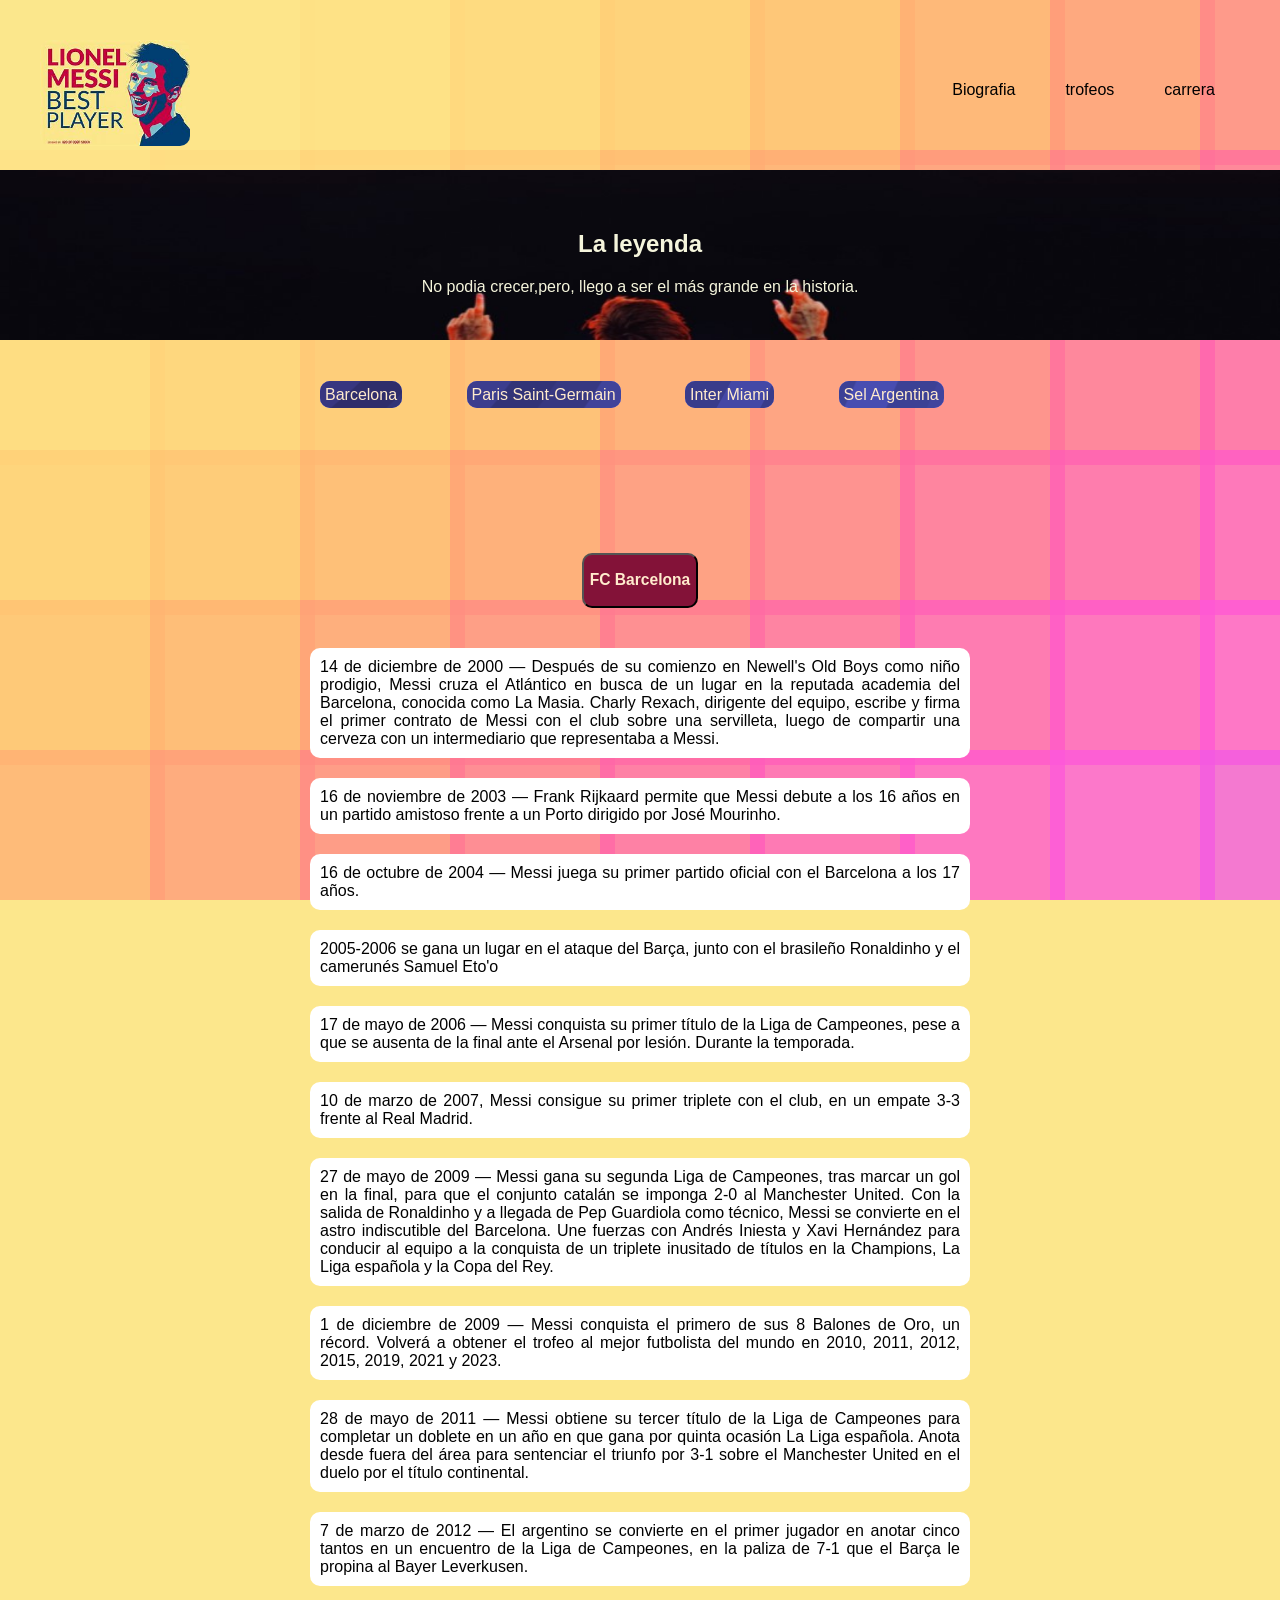
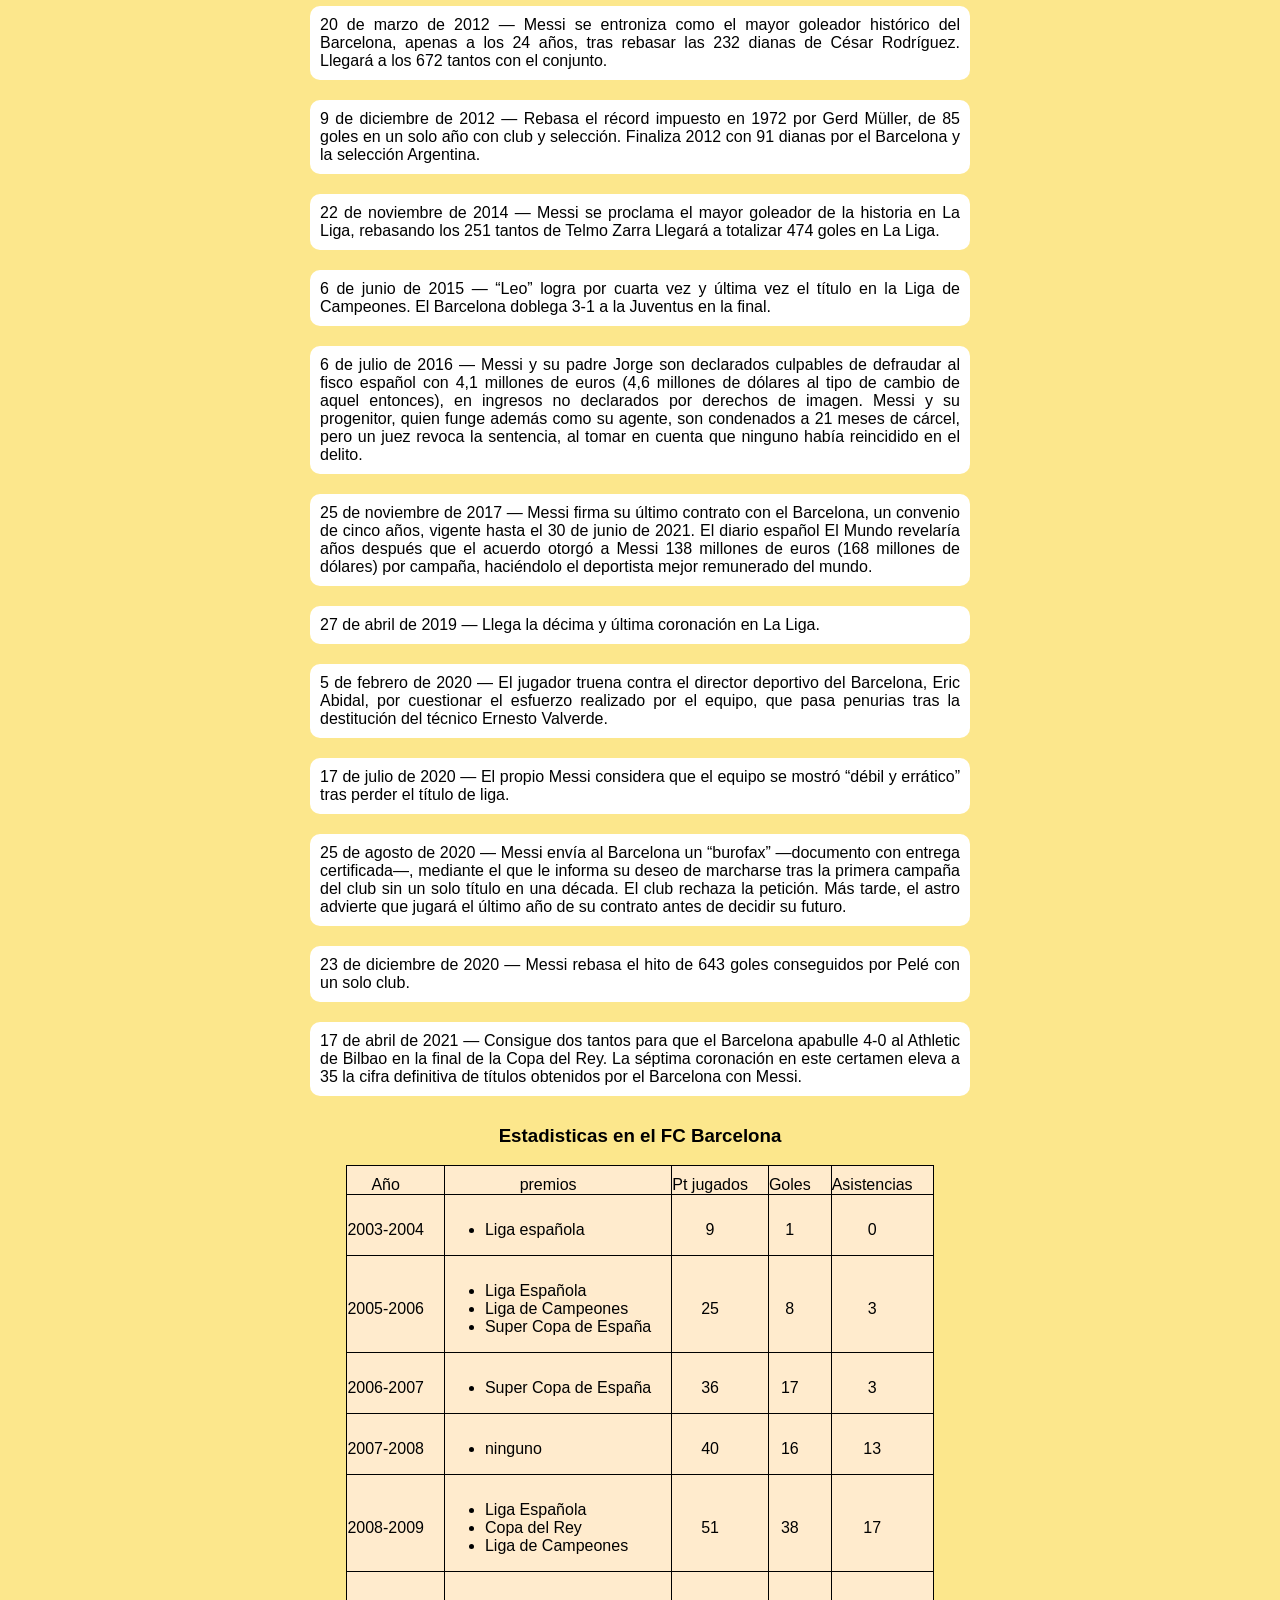
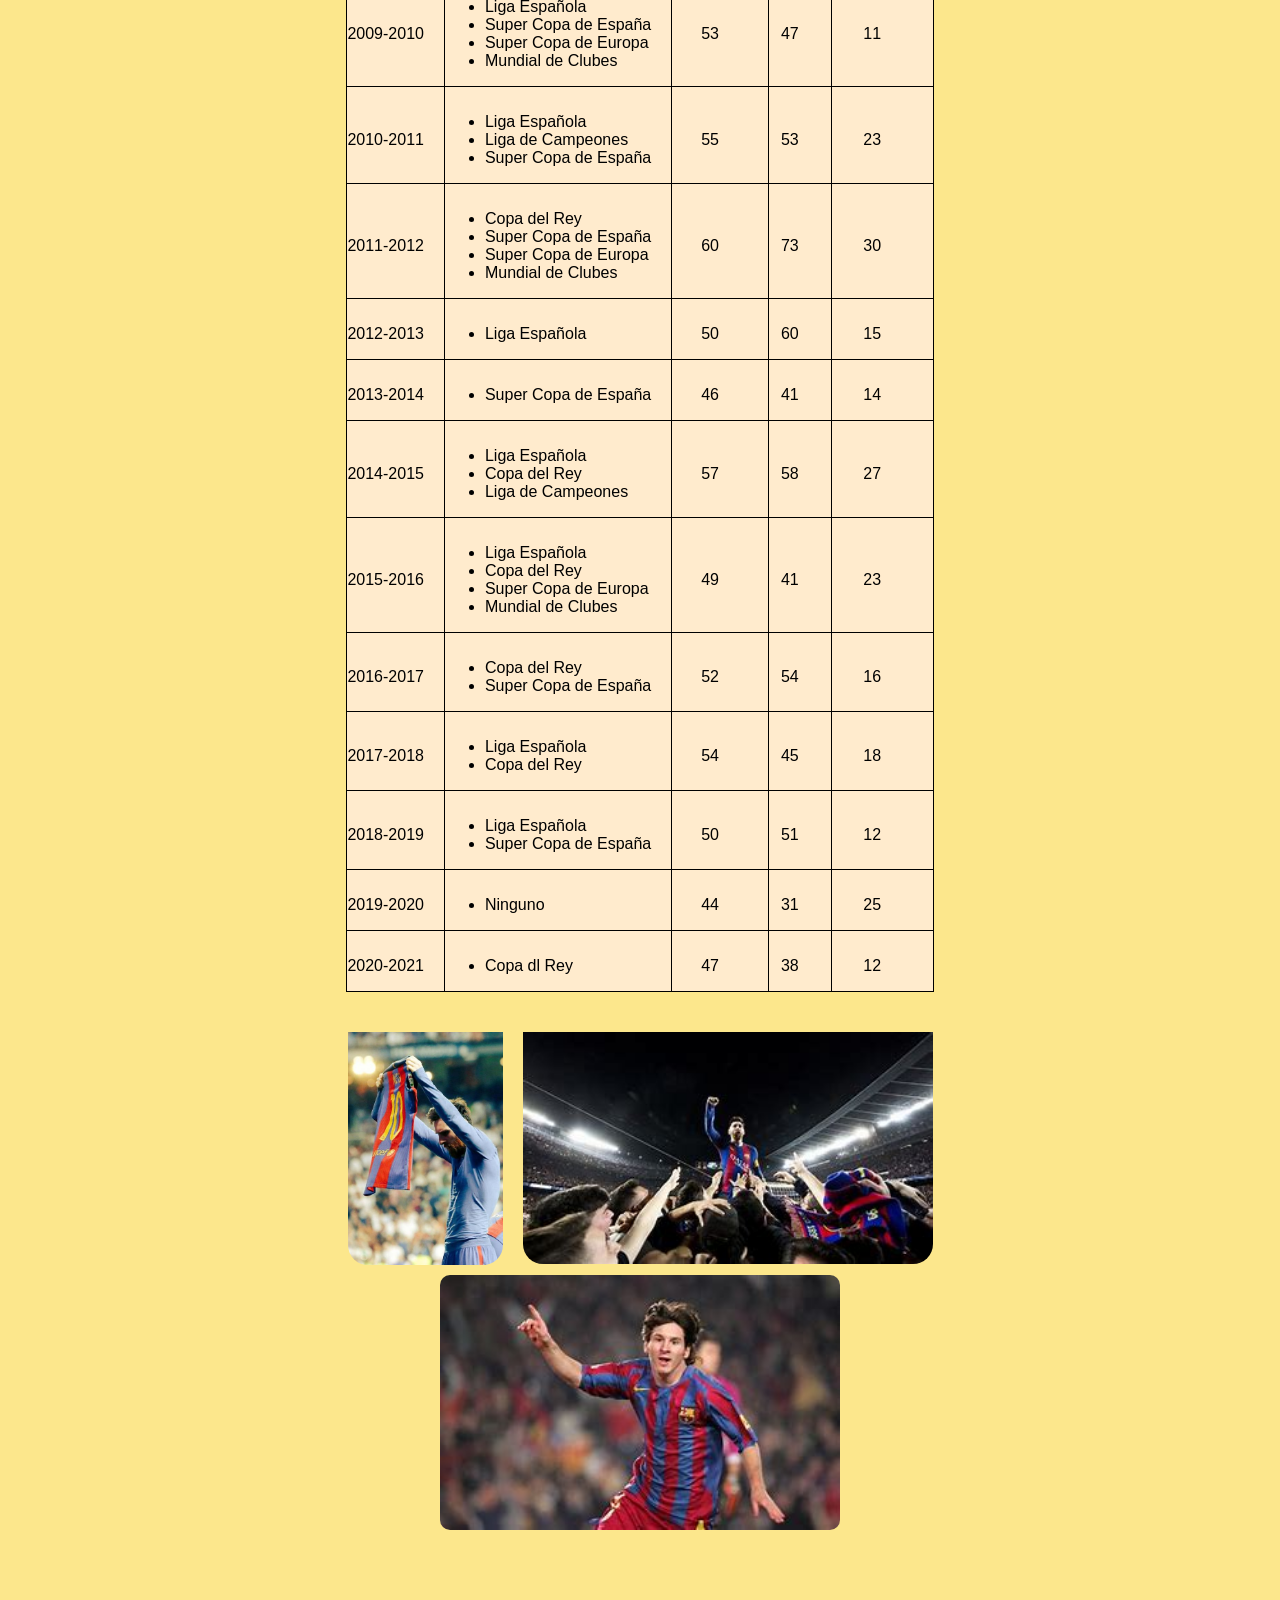
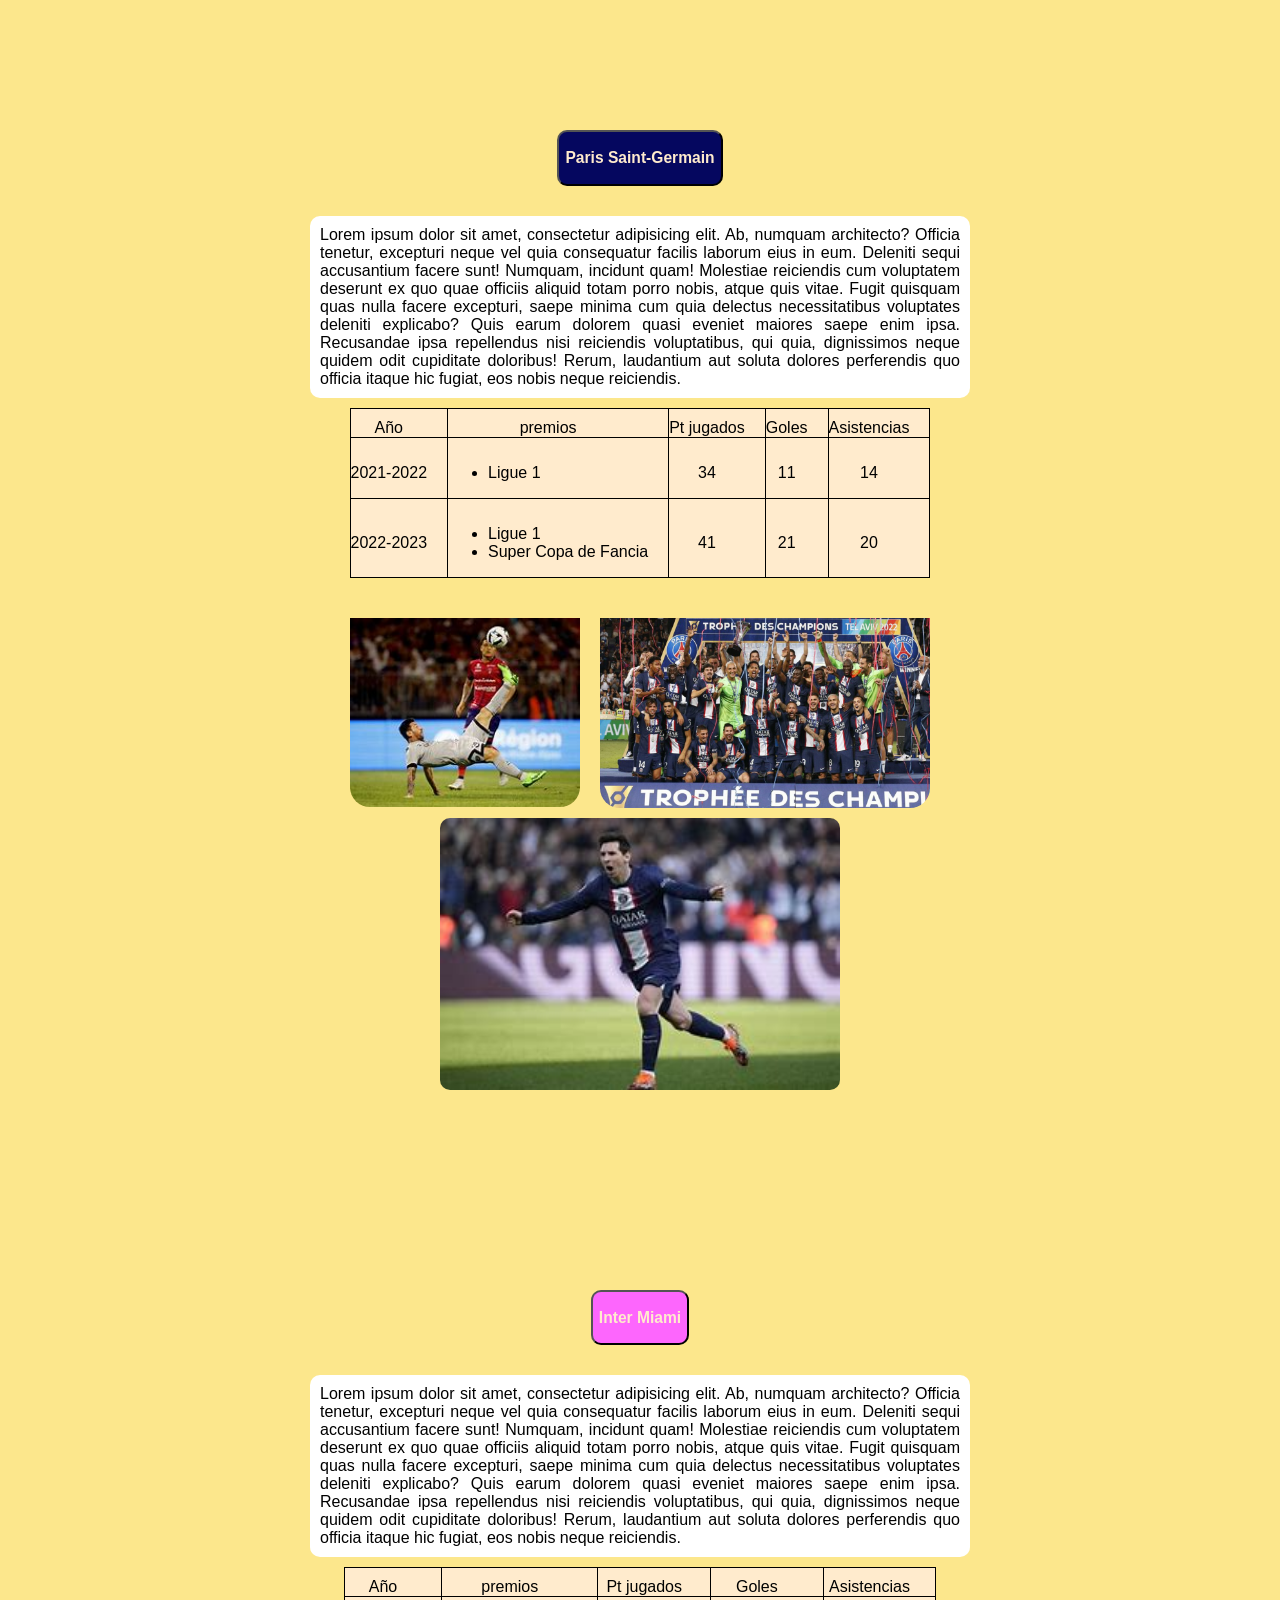
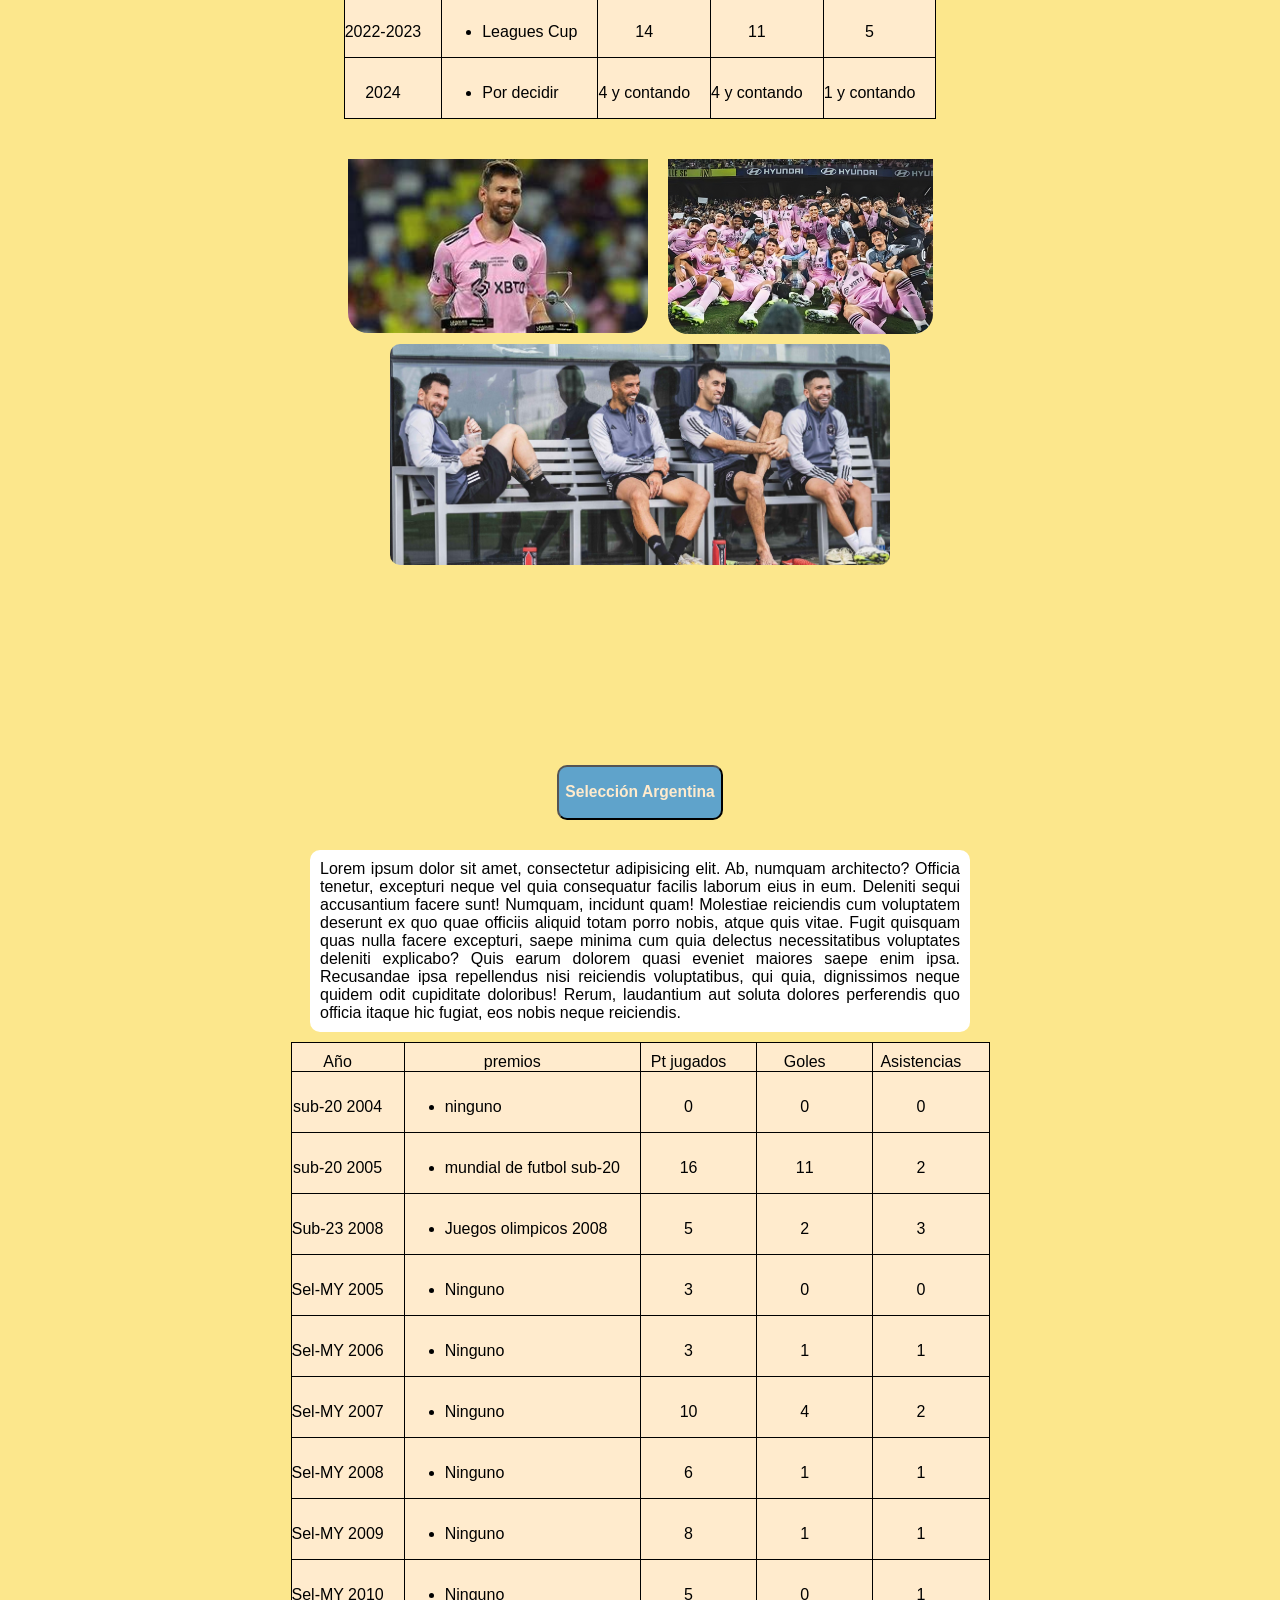
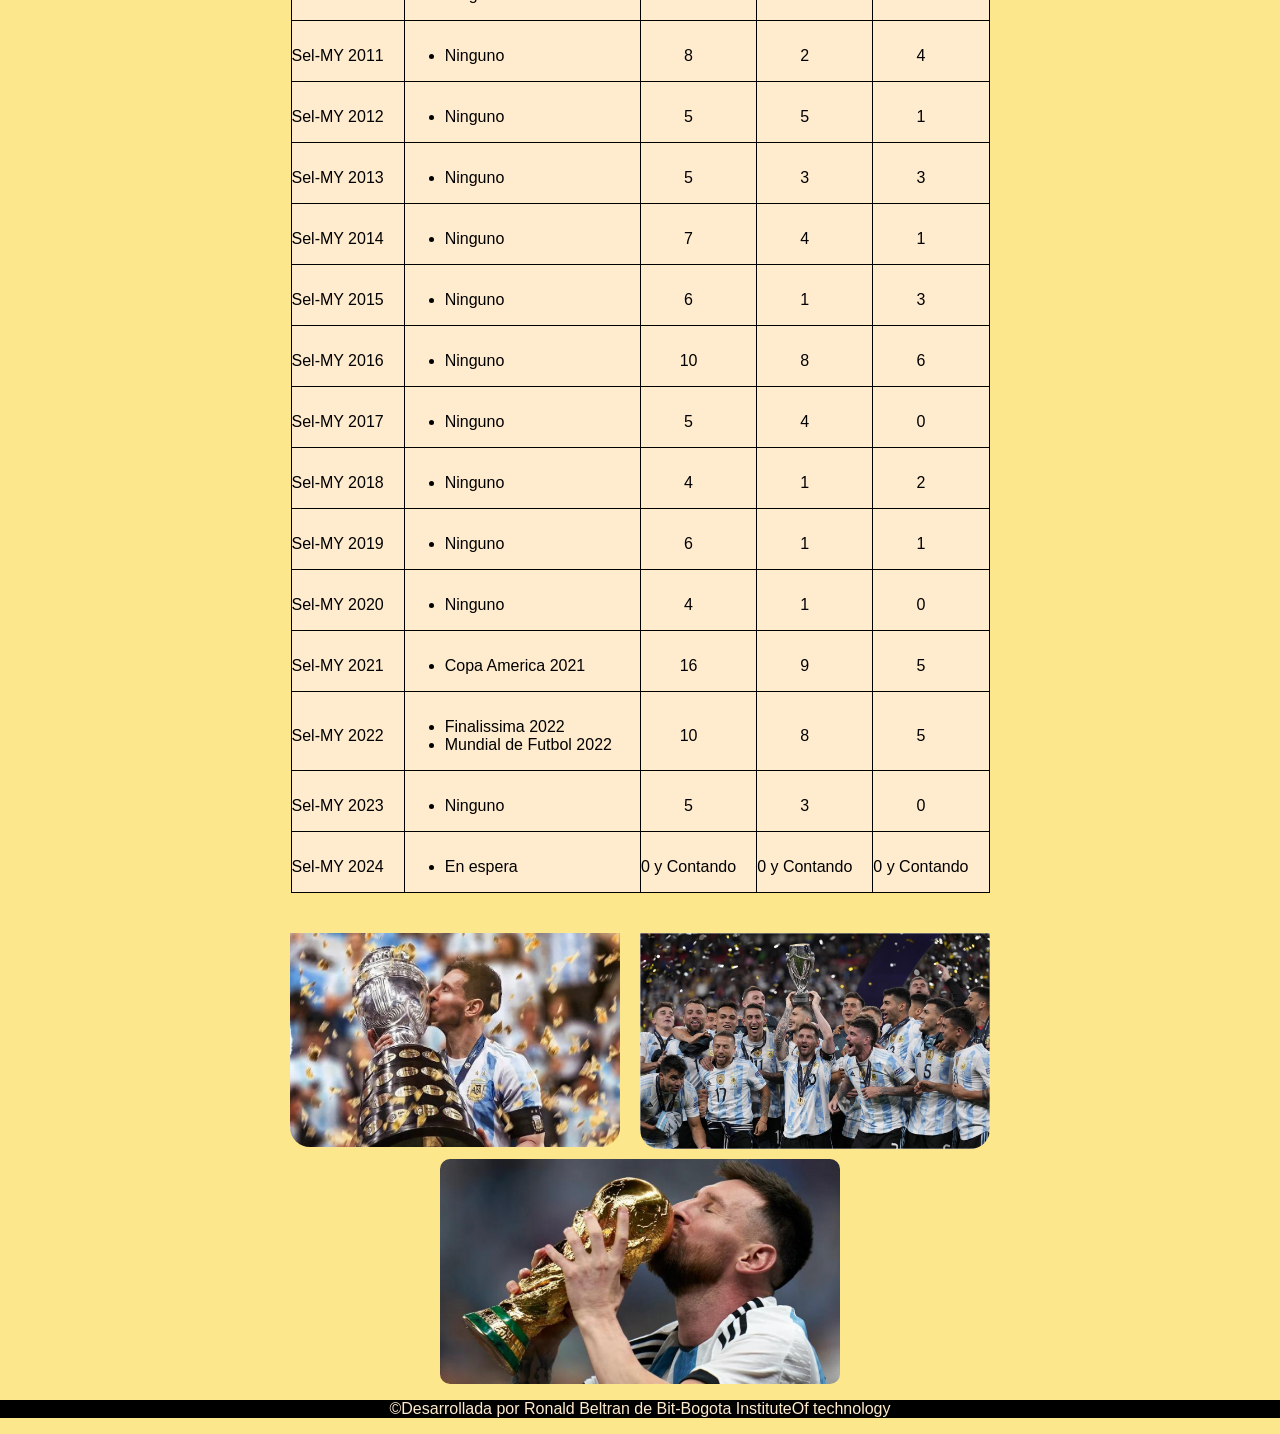
==== index.html @ 455c64ec "le cambie el nombre al archivo HTML" ====
<!DOCTYPE html>
<html lang="es">
  <head>
    <meta charset="UTF-8" />
    <meta name="viewport" content="width=device-width, initial-scale=1.0" />
    <title>Lio Messi</title>
    <link rel="stylesheet" href="/styles.css">
  </head>
  <body>
  <div>
    <body>
      <img src="/IMG/Lio_messi.jpg" alt="" width="150px " />
    </body>
    <ul class="parte_arriba1">
      <li class="parte_arriba">Biografia</li>
      <li class="parte_arriba">trofeos</li>
      <li class="parte_arriba">carrera</li>
    </ul>
  </div>
</div>
  <div class="fondo">
<h2> La leyenda</h2>
<p>No podia crecer,pero, llego a ser el más grande en la historia.
</p>
  </div>
<div id="listado_messi">
    <span>
        <a  href="#listado_messi1-1">  Barcelona</a>
        <a  href="#listado_messi2-2">Paris Saint-Germain</a>
        <a  href="#listado_messi3-3">Inter Miami</a>
        <a  href="#listado_messi4-4">Sel Argentina</a>
</span>
</div>
<main> 
<BUtton id="listado_messi1-1"><h3 >FC Barcelona</h3></BUtton>

<p class="parrafos-biografias">14 de diciembre de 2000 — Después de su comienzo en Newell's Old Boys como niño prodigio, Messi cruza el Atlántico en busca de un lugar en la reputada academia del Barcelona, conocida como La Masia. Charly Rexach, dirigente del equipo, escribe y firma el primer contrato de Messi con el club sobre una servilleta, luego de compartir una cerveza con un intermediario que representaba a Messi.</p>
<p class="parrafos-biografias">16 de noviembre de 2003 — Frank Rijkaard permite que Messi debute a los 16 años en un partido amistoso frente a un Porto dirigido por José Mourinho.</p>
<p class="parrafos-biografias">16 de octubre de 2004 — Messi juega su primer partido oficial con el Barcelona a los 17 años.</p>
<p class="parrafos-biografias">2005-2006 se gana un lugar en el ataque del Barça, junto con el brasileño Ronaldinho y el camerunés Samuel Eto'o</p>
<p class="parrafos-biografias">17 de mayo de 2006 — Messi conquista su primer título de la Liga de Campeones, pese a que se ausenta de la final ante el Arsenal por lesión. Durante la temporada.</p>
<p class="parrafos-biografias">10 de marzo de 2007, Messi consigue su primer triplete con el club, en un empate 3-3 frente al Real Madrid.</p>
<p class="parrafos-biografias">27 de mayo de 2009 — Messi gana su segunda Liga de Campeones, tras marcar un gol en la final, para que el conjunto catalán se imponga 2-0 al Manchester United. Con la salida de Ronaldinho y a llegada de Pep Guardiola como técnico, Messi se convierte en el astro indiscutible del Barcelona. Une fuerzas con Andrés Iniesta y Xavi Hernández para conducir al equipo a la conquista de un triplete inusitado de títulos en la Champions, La Liga española y la Copa del Rey.</p>
<p class="parrafos-biografias">1 de diciembre de 2009 — Messi conquista el primero de sus 8 Balones de Oro, un récord. Volverá a obtener el trofeo al mejor futbolista del mundo en 2010, 2011, 2012, 2015, 2019, 2021 y 2023.</p>
<p class="parrafos-biografias">28 de mayo de 2011 — Messi obtiene su tercer título de la Liga de Campeones para completar un doblete en un año en que gana por quinta ocasión La Liga española. Anota desde fuera del área para sentenciar el triunfo por 3-1 sobre el Manchester United en el duelo por el título continental.</p>
<p class="parrafos-biografias">7 de marzo de 2012 — El argentino se convierte en el primer jugador en anotar cinco tantos en un encuentro de la Liga de Campeones, en la paliza de 7-1 que el Barça le propina al Bayer Leverkusen.</p>
<p class="parrafos-biografias">20 de marzo de 2012 — Messi se entroniza como el mayor goleador histórico del Barcelona, apenas a los 24 años, tras rebasar las 232 dianas de César Rodríguez. Llegará a los 672 tantos con el conjunto.</p>
<p class="parrafos-biografias">9 de diciembre de 2012 — Rebasa el récord impuesto en 1972 por Gerd Müller, de 85 goles en un solo año con club y selección. Finaliza 2012 con 91 dianas por el Barcelona y la selección Argentina.</p>
<p class="parrafos-biografias">22 de noviembre de 2014 — Messi se proclama el mayor goleador de la historia en La Liga, rebasando los 251 tantos de Telmo Zarra Llegará a totalizar 474 goles en La Liga.</p>
<p class="parrafos-biografias">6 de junio de 2015 — “Leo” logra por cuarta vez y última vez el título en la Liga de Campeones. El Barcelona doblega 3-1 a la Juventus en la final.</p>
<p class="parrafos-biografias">6 de julio de 2016 — Messi y su padre Jorge son declarados culpables de defraudar al fisco español con 4,1 millones de euros (4,6 millones de dólares al tipo de cambio de aquel entonces), en ingresos no declarados por derechos de imagen. Messi y su progenitor, quien funge además como su agente, son condenados a 21 meses de cárcel, pero un juez revoca la sentencia, al tomar en cuenta que ninguno había reincidido en el delito.</p>
<p class="parrafos-biografias">25 de noviembre de 2017 — Messi firma su último contrato con el Barcelona, un convenio de cinco años, vigente hasta el 30 de junio de 2021. El diario español El Mundo revelaría años después que el acuerdo otorgó a Messi 138 millones de euros (168 millones de dólares) por campaña, haciéndolo el deportista mejor remunerado del mundo.</p>
<p class="parrafos-biografias">27 de abril de 2019 — Llega la décima y última coronación en La Liga.</p>
<p class="parrafos-biografias">5 de febrero de 2020 — El jugador truena contra el director deportivo del Barcelona, Eric Abidal, por cuestionar el esfuerzo realizado por el equipo, que pasa penurias tras la destitución del técnico Ernesto Valverde.</p>
<p class="parrafos-biografias">17 de julio de 2020 — El propio Messi considera que el equipo se mostró “débil y errático” tras perder el título de liga.</p>
<p class="parrafos-biografias">25 de agosto de 2020 — Messi envía al Barcelona un “burofax” —documento con entrega certificada—, mediante el que le informa su deseo de marcharse tras la primera campaña del club sin un solo título en una década. El club rechaza la petición. Más tarde, el astro advierte que jugará el último año de su contrato antes de decidir su futuro.</p>
<p class="parrafos-biografias">23 de diciembre de 2020 — Messi rebasa el hito de 643 goles conseguidos por Pelé con un solo club.</p>
<p class="parrafos-biografias">17 de abril de 2021 — Consigue dos tantos para que el Barcelona apabulle 4-0 al Athletic de Bilbao en la final de la Copa del Rey. La séptima coronación en este certamen eleva a 35 la cifra definitiva de títulos obtenidos por el Barcelona con Messi.</p>
<h3>Estadisticas en el FC Barcelona</h3>
<table>
    
    <thead>
        <td>Año</td>
        <td>premios</td>
        <td>Pt jugados</td>
        <td>Goles</td>
        <td>Asistencias</td>

    </thead>

    <tr>
        <td>2003-2004</td>
        <td>
            <ul>
                <li>Liga española </li>
             
            </ul>
        </td>
        <td> 9 </td>
        <td> 1 </td>
        <td> 0 </td>

    </tr>

    <tr>
        <td>2005-2006</td>
        <td>
            <ul>
                <li>Liga Española </li>
                <li>Liga de Campeones</li>
                <li>Super Copa de España</li>
            </ul>
        </td>
        <td>25</td>
        <td> 8 </td>
        <td> 3 </td>
    </tr>

    <tr>
        <td>2006-2007</td>
        <td>
            <ul>
                <li>Super Copa de España</li>
            </ul>
        </td>
        <td> 36 </td>
        <td> 17 </td>
        <td> 3 </td>
    </tr>

    <tr>
        <td>2007-2008</td>
        <td>
            <ul>
                <li> ninguno </li>
            </ul>
        </td>
        <td> 40 </td>
        <td> 16 </td>
        <td> 13 </td>
    </tr>

    <tr>
        <td>2008-2009</td>
        <td>
            <ul>
                <li>Liga Española </li>
                <li>Copa del Rey </li>
                <li>Liga de Campeones</li>
            </ul>
        </td>
        <td>51</td>
        <td> 38 </td>
        <td> 17 </td>
    </tr>

    <tr>
        <td>2009-2010</td>
        <td>
            <ul>
                <li>Liga Española </li>
                <li>Super Copa de España </li>
                <li>Super Copa de Europa</li>
                <li>Mundial de Clubes</li>
            </ul>
        </td>
        <td>53  </td>
        <td> 47 </td>
        <td> 11 </td>
    </tr>

    <tr>
        <td>2010-2011</td>
        <td>
            <ul>
                <li>Liga Española </li>
                <li>Liga de Campeones </li>
                <li>Super Copa de España</li>
            </ul>
        </td>
        <td>55  </td>
        <td>53  </td>
        <td>23  </td>
    </tr>

    <tr>
        <td>2011-2012</td>
        <td>
            <ul>
                <li>Copa del Rey </li>
                <li> Super Copa de España</li>
                <li>Super Copa de Europa</li>
                <li>Mundial de Clubes</li>
            </ul>
        </td>
        <td> 60 </td>
        <td> 73 </td>
        <td> 30 </td>
    </tr>

    <tr>
        <td>2012-2013</td>
        <td>
            <ul>
                <li>Liga Española </li>
            </ul>
        </td>
        <td> 50 </td>
        <td> 60 </td>
        <td> 15 </td>
    </tr>

    <tr>
        <td>2013-2014</td>
        <td>
            <ul>
                <li>Super Copa de España </li>
            </ul>
        </td>
        <td> 46 </td>
        <td> 41 </td>
        <td> 14 </td>
    </tr>

    <tr>
        <td>2014-2015</td>
        <td>
            <ul>
                <li>Liga Española</li>
                <li>Copa del Rey </li>
                <li>Liga de Campeones</li>
            </ul>
        </td>
        <td> 57 </td>
        <td> 58 </td>
        <td> 27 </td>
    </tr>

    <tr>
        <td>2015-2016</td>
        <td>
            <ul>
                <li>Liga Española </li>
                <li> Copa del Rey </li>
                <li>Super Copa de Europa </li>
                <li>Mundial de Clubes</li>
            </ul>
        </td>
        <td> 49 </td>
        <td> 41 </td>
        <td> 23 </td>
    </tr>

    <tr>
        <td>2016-2017</td>
        <td>
            <ul>
                <li>Copa del Rey </li>
                <li>Super Copa de España </li>
            </ul>
        </td>
        <td> 52 </td>
        <td> 54 </td>
        <td> 16 </td>
    </tr>

    <tr>
        <td>2017-2018</td>
        <td>
            <ul>
                <li>Liga Española  </li>
                <li>Copa del Rey  </li>
            </ul>
        </td>
        <td>54  </td>
        <td> 45 </td>
        <td> 18 </td>
    </tr>

    <tr>
        <td>2018-2019</td>
        <td>
            <ul>
                <li>Liga Española  </li>
                <li> Super Copa de España  </li>
            </ul>
        </td>
        <td> 50 </td>
        <td> 51 </td>
        <td> 12 </td>
    </tr>

    <tr>
        <td>2019-2020</td>
        <td>
            <ul>
                <li>Ninguno </li>
            </ul>
        </td>
        <td> 44 </td>
        <td> 31 </td>
        <td> 25 </td>
    </tr>

    <tr>
        <td>2020-2021</td>
        <td>
            <ul>
                <li>Copa dl Rey </li>
                
            </ul>
        </td>
        <td> 47 </td>
        <td> 38 </td>
        <td> 12 </td>
    </tr>


    
</table>
<span>
 <img src="/IMG/messiico.jpg" alt="" width="155px" class="thegoat1" >
 <img src="/IMG/messiico2.jpg" alt="" width="410px" class="thegoat1">
</span>
<img src="/IMG/messiico3.jpg" alt="" width="400px">

<BUtton id="listado_messi2-2"><h3 id="psgg">Paris Saint-Germain</h3></BUtton>
<p class="parrafos-biografias">Lorem ipsum dolor sit amet, consectetur adipisicing elit. Ab, numquam architecto? Officia tenetur, excepturi neque vel quia consequatur facilis laborum eius in eum. Deleniti sequi accusantium facere sunt! Numquam, incidunt quam! Molestiae reiciendis cum voluptatem deserunt ex quo quae officiis aliquid totam porro nobis, atque quis vitae. Fugit quisquam quas nulla facere excepturi, saepe minima cum quia delectus necessitatibus voluptates deleniti explicabo? Quis earum dolorem quasi eveniet maiores saepe enim ipsa. Recusandae ipsa repellendus nisi reiciendis voluptatibus, qui quia, dignissimos neque quidem odit cupiditate doloribus! Rerum, laudantium aut soluta dolores perferendis quo officia itaque hic fugiat, eos nobis neque reiciendis.</p>
<table>
    
    <thead>
        <td>Año</td>
        <td>premios</td>
        <td>Pt jugados</td>
        <td>Goles</td>
        <td>Asistencias</td>

    </thead>

    <tr>
        <td>2021-2022</td>
        <td>
            <ul>
                <li>Ligue 1 </li>
             
            </ul>
        </td>
        <td> 34 </td>
        <td> 11 </td>
        <td> 14 </td>

    </tr>

    <tr>
        <td>2022-2023</td>
        <td>
            <ul>
                <li>Ligue 1 </li>
                <li>Super Copa de Fancia</li>
                
            </ul>
        </td>
        <td>41</td>
        <td> 21 </td>
        <td> 20 </td>
    </tr>
</table>
<span>
<img src="/IMG/messiicopsg.jpg" alt="" width="230px" class="thegoat1">
<img src="/IMG/Messiicopsg2.jpg" alt="" width="330px" class="thegoat1">
</span>
<img src="/IMG/messiicopsg3.jpg" alt="" width="400px">

 <button id="listado_messi3-3"><h3 id="intmm">Inter Miami</h3></button>
 <p class="parrafos-biografias">Lorem ipsum dolor sit amet, consectetur adipisicing elit. Ab, numquam architecto? Officia tenetur, excepturi neque vel quia consequatur facilis laborum eius in eum. Deleniti sequi accusantium facere sunt! Numquam, incidunt quam! Molestiae reiciendis cum voluptatem deserunt ex quo quae officiis aliquid totam porro nobis, atque quis vitae. Fugit quisquam quas nulla facere excepturi, saepe minima cum quia delectus necessitatibus voluptates deleniti explicabo? Quis earum dolorem quasi eveniet maiores saepe enim ipsa. Recusandae ipsa repellendus nisi reiciendis voluptatibus, qui quia, dignissimos neque quidem odit cupiditate doloribus! Rerum, laudantium aut soluta dolores perferendis quo officia itaque hic fugiat, eos nobis neque reiciendis.</p>
<table>
    
    <thead>
        <td>Año</td>
        <td>premios</td>
        <td>Pt jugados</td>
        <td>Goles</td>
        <td>Asistencias</td>

    </thead>

    <tr>
        <td>2022-2023</td>
        <td>
            <ul>
                <li>Leagues Cup </li>
             
            </ul>
        </td>
        <td> 14 </td>
        <td> 11 </td>
        <td> 5 </td>

    </tr>

    <tr>
        <td>2024</td>
        <td>
            <ul>
                <li> Por decidir</li>
                
                
            </ul>
        </td>
        <td>4 y contando</td>
        <td> 4 y contando </td>
        <td> 1 y contando </td>
    </tr>
</table>
<span>
    <img src="/IMG/messiicointm.jpg" alt="" class="thegoat1" width="300px">
    <img src="/IMG/messiicointm2.jpg.jpeg" alt="" width="265px " class="thegoat1">
</span>
<img src="/IMG/messiicointm3.jpg" alt="" width="500px">

<button id="listado_messi4-4"><h3>Selección Argentina</h3></button>
<p class="parrafos-biografias">Lorem ipsum dolor sit amet, consectetur adipisicing elit. Ab, numquam architecto? Officia tenetur, excepturi neque vel quia consequatur facilis laborum eius in eum. Deleniti sequi accusantium facere sunt! Numquam, incidunt quam! Molestiae reiciendis cum voluptatem deserunt ex quo quae officiis aliquid totam porro nobis, atque quis vitae. Fugit quisquam quas nulla facere excepturi, saepe minima cum quia delectus necessitatibus voluptates deleniti explicabo? Quis earum dolorem quasi eveniet maiores saepe enim ipsa. Recusandae ipsa repellendus nisi reiciendis voluptatibus, qui quia, dignissimos neque quidem odit cupiditate doloribus! Rerum, laudantium aut soluta dolores perferendis quo officia itaque hic fugiat, eos nobis neque reiciendis.</p>
<table>
    
    <thead>
        <td>Año</td>
        <td>premios</td>
        <td>Pt jugados</td>
        <td>Goles</td>
        <td>Asistencias</td>

    </thead>

    <tr>
        <td>sub-20 2004</td>
        <td>
            <ul>
                <li>ninguno </li>
             
            </ul>
        </td>
        <td> 0 </td>
        <td> 0 </td>
        <td> 0 </td>

    </tr>

    <tr>
        <td>sub-20 2005</td>
        <td>
            <ul>
                <li> mundial de futbol sub-20 </li>
                
                
            </ul>
        </td>
        <td>16</td>
        <td>11 </td>
        <td> 2 </td>
    </tr>

    <tr>
        <td>Sub-23 2008</td>
        <td>
            <ul>
                <li>Juegos olimpicos 2008 </li>
                
                
            </ul>
        </td>
        <td>5</td>
        <td>2 </td>
        <td>3  </td>
    </tr>

    <tr>
        <td>Sel-MY 2005</td>
        <td>
            <ul>
                <li>Ninguno </li>
                
                
            </ul>
        </td>
        <td>3</td>
        <td> 0</td>
        <td>  0</td>
    </tr>

    <tr>
        <td>Sel-MY 2006</td>
        <td>
            <ul>
                <li>Ninguno </li>
                
                
            </ul>
        </td>
        <td>3</td>
        <td>1 </td>
        <td>1  </td>
    </tr>

    <tr>
        <td>Sel-MY 2007</td>
        <td>
            <ul>
                <li>Ninguno </li>
                
                
            </ul>
        </td>
        <td>10</td>
        <td>4</td>
        <td>2</td>
    </tr>

    <tr>
        <td>Sel-MY 2008</td>
        <td>
            <ul>
                <li>Ninguno </li>
                
                
            </ul>
        </td>
        <td>6</td>
        <td>1</td>
        <td>1</td>
    </tr>

    <tr>
        <td>Sel-MY 2009</td>
        <td>
            <ul>
                <li>Ninguno  </li>
                
                
            </ul>
        </td>
        <td>8</td>
        <td>1</td>
        <td>1</td>
    </tr>

    <tr>
        <td>Sel-MY 2010</td>
        <td>
            <ul>
                <li>Ninguno </li>
                
                
            </ul>
        </td>
        <td>5</td>
        <td>0</td>
        <td>1</td>
    </tr>

    <tr>
        <td>Sel-MY 2011</td>
        <td>
            <ul>
                <li>Ninguno </li>
                
                
            </ul>
        </td>
        <td>8</td>
        <td>2</td>
        <td>4</td>
    </tr>

    <tr>
        <td>Sel-MY 2012</td>
        <td>
            <ul>
                <li>Ninguno </li>
                
                
            </ul>
        </td>
        <td>5</td>
        <td>5</td>
        <td>1</td>
    </tr>

    <tr>
        <td>Sel-MY 2013</td>
        <td>
            <ul>
                <li>Ninguno </li>
                
                
            </ul>
        </td>
        <td>5</td>
        <td>3</td>
        <td>3</td>
    </tr>

    <tr>
        <td>Sel-MY 2014</td>
        <td>
            <ul>
                <li>Ninguno </li>
                
                
            </ul>
        </td>
        <td>7</td>
        <td>4</td>
        <td>1</td>
    </tr>

    <tr>
        <td>Sel-MY 2015</td>
        <td>
            <ul>
                <li>Ninguno </li>
                
                
            </ul>
        </td>
        <td>6</td>
        <td>1</td>
        <td>3</td>
    </tr>

    <tr>
        <td>Sel-MY 2016</td>
        <td>
            <ul>
                <li>Ninguno </li>
                
                
            </ul>
        </td>
        <td>10</td>
        <td>8</td>
        <td>6</td>
    </tr>

    <tr>
        <td>Sel-MY 2017</td>
        <td>
            <ul>
                <li>Ninguno</li>
                
                
            </ul>
        </td>
        <td>5</td>
        <td>4</td>
        <td>0</td>
    </tr>

    <tr>
        <td>Sel-MY 2018</td>
        <td>
            <ul>
                <li>Ninguno</li>
                
                
            </ul>
        </td>
        <td>4</td>
        <td>1</td>
        <td>2</td>
    </tr>

    <tr>
        <td>Sel-MY 2019</td>
        <td>
            <ul>
                <li>Ninguno </li>
                
                
            </ul>
        </td>
        <td>6</td>
        <td>1</td>
        <td>1</td>
    </tr>

    <tr>
        <td>Sel-MY 2020</td>
        <td>
            <ul>
                <li>Ninguno</li>
                
                
            </ul>
        </td>
        <td>4</td>
        <td>1</td>
        <td>0</td>
    </tr>

    <tr>
        <td>Sel-MY 2021</td>
        <td>
            <ul>
                <li>Copa America 2021</li>
                
                
            </ul>
        </td>
        <td>16</td>
        <td>9</td>
        <td>5</td>
    </tr>

    <tr>
        <td>Sel-MY 2022</td>
        <td>
            <ul>
                <li>Finalissima 2022</li>
                <li>Mundial de Futbol 2022</li>
                
                
            </ul>
        </td>
        <td>10</td>
        <td>8</td>
        <td>5</td>
    </tr>

    <tr>
        <td>Sel-MY 2023</td>
        <td>
            <ul>
                <li>Ninguno</li>
                
                
            </ul>
        </td>
        <td>5</td>
        <td>3</td>
        <td>0</td>
    </tr>

    <tr>
        <td>Sel-MY 2024</td>
        <td>
            <ul>
                <li>En espera</li>
                
                
            </ul>
        </td>
        <td>0 y Contando</td>
        <td>0 y Contando</td>
        <td>0 y Contando</td>
    </tr>
</table>
</span>
<span>
    <img src="/IMG/messiicoarg.jpg" alt="" width="330px" class="thegoat1">
    <img src="/IMG/messiicoarg2.jpg" alt="" width="350px" class="thegoat1">
</span>
<img src="/IMG/messiicoarg3.jpg" alt="" width="400px">
</main>
<p id="el_pie">©Desarrollada por Ronald Beltran de Bit-Bogota InstituteOf technology</p>


</body>
</html>
---- styles.css ----
body {
  font-family: Arial, Helvetica, sans-serif;
  background-color: #fce78c;
  background-image: url("data:image/svg+xml,%3Csvg xmlns='http://www.w3.org/2000/svg' width='100%25' height='100%25' viewBox='0 0 100 60'%3E%3Cg fill-opacity='0.78'%3E%3Crect fill='%23FCE78C' width='11' height='11'/%3E%3Crect fill='%23fee589' x='10' width='11' height='11'/%3E%3Crect fill='%23ffe287' y='10' width='11' height='11'/%3E%3Crect fill='%23ffe084' x='20' width='11' height='11'/%3E%3Crect fill='%23ffdd82' x='10' y='10' width='11' height='11'/%3E%3Crect fill='%23ffda7f' y='20' width='11' height='11'/%3E%3Crect fill='%23ffd87d' x='30' width='11' height='11'/%3E%3Crect fill='%23ffd57c' x='20' y='10' width='11' height='11'/%3E%3Crect fill='%23ffd27a' x='10' y='20' width='11' height='11'/%3E%3Crect fill='%23ffd078' y='30' width='11' height='11'/%3E%3Crect fill='%23ffcd77' x='40' width='11' height='11'/%3E%3Crect fill='%23ffca76' x='30' y='10' width='11' height='11'/%3E%3Crect fill='%23ffc775' x='20' y='20' width='11' height='11'/%3E%3Crect fill='%23ffc474' x='10' y='30' width='11' height='11'/%3E%3Crect fill='%23ffc173' y='40' width='11' height='11'/%3E%3Crect fill='%23ffbe73' x='50' width='11' height='11'/%3E%3Crect fill='%23ffbb73' x='40' y='10' width='11' height='11'/%3E%3Crect fill='%23ffb873' x='30' y='20' width='11' height='11'/%3E%3Crect fill='%23ffb573' x='20' y='30' width='11' height='11'/%3E%3Crect fill='%23ffb273' x='10' y='40' width='11' height='11'/%3E%3Crect fill='%23ffaf74' y='50' width='11' height='11'/%3E%3Crect fill='%23ffac74' x='60' width='11' height='11'/%3E%3Crect fill='%23ffa975' x='50' y='10' width='11' height='11'/%3E%3Crect fill='%23ffa576' x='40' y='20' width='11' height='11'/%3E%3Crect fill='%23ffa277' x='30' y='30' width='11' height='11'/%3E%3Crect fill='%23ff9f79' x='20' y='40' width='11' height='11'/%3E%3Crect fill='%23ff9c7a' x='10' y='50' width='11' height='11'/%3E%3Crect fill='%23ff987c' x='70' width='11' height='11'/%3E%3Crect fill='%23ff957e' x='60' y='10' width='11' height='11'/%3E%3Crect fill='%23ff9280' x='50' y='20' width='11' height='11'/%3E%3Crect fill='%23ff8f82' x='40' y='30' width='11' height='11'/%3E%3Crect fill='%23ff8b84' x='30' y='40' width='11' height='11'/%3E%3Crect fill='%23ff8886' x='20' y='50' width='11' height='11'/%3E%3Crect fill='%23ff8589' x='80' width='11' height='11'/%3E%3Crect fill='%23ff828b' x='70' y='10' width='11' height='11'/%3E%3Crect fill='%23ff7e8e' x='60' y='20' width='11' height='11'/%3E%3Crect fill='%23ff7b91' x='50' y='30' width='11' height='11'/%3E%3Crect fill='%23ff7894' x='40' y='40' width='11' height='11'/%3E%3Crect fill='%23ff7597' x='30' y='50' width='11' height='11'/%3E%3Crect fill='%23ff729a' x='90' width='11' height='11'/%3E%3Crect fill='%23ff6f9e' x='80' y='10' width='11' height='11'/%3E%3Crect fill='%23ff6da1' x='70' y='20' width='11' height='11'/%3E%3Crect fill='%23ff6aa4' x='60' y='30' width='11' height='11'/%3E%3Crect fill='%23ff68a8' x='50' y='40' width='11' height='11'/%3E%3Crect fill='%23ff65ac' x='40' y='50' width='11' height='11'/%3E%3Crect fill='%23ff63af' x='90' y='10' width='11' height='11'/%3E%3Crect fill='%23ff61b3' x='80' y='20' width='11' height='11'/%3E%3Crect fill='%23ff5fb7' x='70' y='30' width='11' height='11'/%3E%3Crect fill='%23ff5ebb' x='60' y='40' width='11' height='11'/%3E%3Crect fill='%23ff5cbf' x='50' y='50' width='11' height='11'/%3E%3Crect fill='%23ff5bc3' x='90' y='20' width='11' height='11'/%3E%3Crect fill='%23ff5ac7' x='80' y='30' width='11' height='11'/%3E%3Crect fill='%23ff59cb' x='70' y='40' width='11' height='11'/%3E%3Crect fill='%23ff59cf' x='60' y='50' width='11' height='11'/%3E%3Crect fill='%23ff59d3' x='90' y='30' width='11' height='11'/%3E%3Crect fill='%23ff59d7' x='80' y='40' width='11' height='11'/%3E%3Crect fill='%23fd59db' x='70' y='50' width='11' height='11'/%3E%3Crect fill='%23f959df' x='90' y='40' width='11' height='11'/%3E%3Crect fill='%23f35ae3' x='80' y='50' width='11' height='11'/%3E%3Crect fill='%23EE5BE7' x='90' y='50' width='11' height='11'/%3E%3C/g%3E%3C/svg%3E");
  background-attachment: fixed;
  background-size: cover;
  height: 100%;
  margin: 0%;
  background-attachment: fixed;
}

div {
  height: 90px;
  padding: 40px;
}

img {
  float: left;
  border-radius: 10px;
}

.parte_arriba1 {
  float: right;
  list-style: none;
}

.parte_arriba {
  float: left;
  padding: 25px;
}

.fondo {
  background-image: url(/IMG/messi_wl.jpg);

  background-repeat: no-repeat;
  background-size: cover;
  color: beige;
  background-size: 100% 220%;

  text-align: center;
}

h2 {
  font-family: "Franklin Gothic Medium", "Arial Narrow", Arial, sans-serif;
}

p {
  font-family: "Gill Sans", "Gill Sans MT", Calibri, "Trebuchet MS", sans-serif;
}

#listado_messi {
  max-width: 700px;
  margin: 0.5% auto;
}

h3 {
  text-align: center;
}

table {
  font-size: 1em;
  max-width: 2000px;
  margin: 0% auto;
  table-layout: fixed;
  border-collapse: collapse;
  background-color: blanchedalmond;
  padding: 20px 0px 0px 0px;
}

thead {
  max-width: 2000px;

  color: blanchedalmond;
}

td {
  padding: 10px 20px 0px 0px;
  border: 1px solid black;
  border-collapse: collapse;
  color: black;
  text-align: center;
}
li {
  text-align: left;
}

#el_pie {
  background-color: black;
  color: blanchedalmond;
  text-align: center;
}

.thegoat1 {
  padding: 30px 0px 0px 0px;
  margin: 10px;
  border-radius: 20px;
}

main {
  min-height: 100vh;
  display: flex;
  flex-direction: column;
  align-items: center;
  justify-content: center;
}

footer {
  background-color: black;
}

#listado_messi1-1 {
  background-color: #831238;

  color: blanchedalmond;
  margin: 30px;
  border-radius: 10px;
}

#listado_messi2-2 {
  background-color: #05075f;
  color: blanchedalmond;
  margin: 200px 10px 20px;
  border-radius: 10px;
}

#listado_messi3-3 {
  background-color: #fd66fd;
  color: blanchedalmond;
  margin: 200px 0px 20px;
  border-radius: 10px;
}

#listado_messi4-4 {
  background-color: #5fa3cb;
  color: blanchedalmond;
  margin: 200px 0px 20px;
  border-radius: 10px;
}

a {
  background-color: #6370ff;
  background-image: url("data:image/svg+xml,%3Csvg xmlns='http://www.w3.org/2000/svg' width='100%25' height='100%25' viewBox='0 0 1600 800'%3E%3Cg stroke='%23000' stroke-width='66' stroke-opacity='0.16' %3E%3Ccircle fill='%236370FF' cx='0' cy='0' r='1800'/%3E%3Ccircle fill='%23606df8' cx='0' cy='0' r='1700'/%3E%3Ccircle fill='%235e69f0' cx='0' cy='0' r='1600'/%3E%3Ccircle fill='%235b66e8' cx='0' cy='0' r='1500'/%3E%3Ccircle fill='%235862e0' cx='0' cy='0' r='1400'/%3E%3Ccircle fill='%23555ed7' cx='0' cy='0' r='1300'/%3E%3Ccircle fill='%23525ace' cx='0' cy='0' r='1200'/%3E%3Ccircle fill='%234f56c5' cx='0' cy='0' r='1100'/%3E%3Ccircle fill='%234c51bb' cx='0' cy='0' r='1000'/%3E%3Ccircle fill='%23484db1' cx='0' cy='0' r='900'/%3E%3Ccircle fill='%234448a6' cx='0' cy='0' r='800'/%3E%3Ccircle fill='%2341439a' cx='0' cy='0' r='700'/%3E%3Ccircle fill='%233c3d8e' cx='0' cy='0' r='600'/%3E%3Ccircle fill='%23383680' cx='0' cy='0' r='500'/%3E%3Ccircle fill='%23332f70' cx='0' cy='0' r='400'/%3E%3Ccircle fill='%232e265e' cx='0' cy='0' r='300'/%3E%3Ccircle fill='%23281b47' cx='0' cy='0' r='200'/%3E%3Ccircle fill='%23210024' cx='0' cy='0' r='100'/%3E%3C/g%3E%3C/svg%3E");
  background-attachment: fixed;
  background-size: cover;
  color: blanchedalmond;
  margin: 30px;
  border-radius: 10px;
  padding: 5px;
  text-decoration: none;
}

.parrafos-biografias {
  max-width: 50%;
  text-align: left;
  text-align: justify;
  background-color: #ffffff;
  background-image: url("data:image/svg+xml,%3Csvg xmlns='http://www.w3.org/2000/svg' viewBox='0 0 1600 900'%3E%3Cdefs%3E%3ClinearGradient id='a' x1='0' x2='0' y1='1' y2='0' gradientTransform='rotate(208,0.5,0.5)'%3E%3Cstop offset='0' stop-color='%2391E4FF'/%3E%3Cstop offset='1' stop-color='%23CDFF84'/%3E%3C/linearGradient%3E%3ClinearGradient id='b' x1='0' x2='0' y1='0' y2='1' gradientTransform='rotate(244,0.5,0.5)'%3E%3Cstop offset='0' stop-color='%23FF897E'/%3E%3Cstop offset='1' stop-color='%23FFDF58'/%3E%3C/linearGradient%3E%3C/defs%3E%3Cg fill='%23FFF' fill-opacity='0' stroke-miterlimit='10'%3E%3Cg stroke='url(%23a)' stroke-width='24.09'%3E%3Cpath transform='translate(-133 30.4) rotate(19 1409 581) scale(1.076)' d='M1409 581 1450.35 511 1490 581z'/%3E%3Ccircle stroke-width='8.030000000000001' transform='translate(-76 76) rotate(22.8 800 450) scale(1.038)' cx='500' cy='100' r='40'/%3E%3Cpath transform='translate(68.4 -228) rotate(228 401 736) scale(1.038)' d='M400.86 735.5h-83.73c0-23.12 18.74-41.87 41.87-41.87S400.86 712.38 400.86 735.5z'/%3E%3C/g%3E%3Cg stroke='url(%23b)' stroke-width='7.3'%3E%3Cpath transform='translate(456 -30.4) rotate(7.6 150 345) scale(0.924)' d='M149.8 345.2 118.4 389.8 149.8 434.4 181.2 389.8z'/%3E%3Crect stroke-width='16.060000000000002' transform='translate(-304 -190) rotate(273.6 1089 759)' x='1039' y='709' width='100' height='100'/%3E%3Cpath transform='translate(-456 152) rotate(45.6 1400 132)' d='M1426.8 132.4 1405.7 168.8 1363.7 168.8 1342.7 132.4 1363.7 96 1405.7 96z'/%3E%3C/g%3E%3C/g%3E%3C/svg%3E");
  background-attachment: fixed;
  background-size: cover;
  color: black;
  border-radius: 10px;
  padding: 10px;
  margin: 10px;
  width: 100%;
}
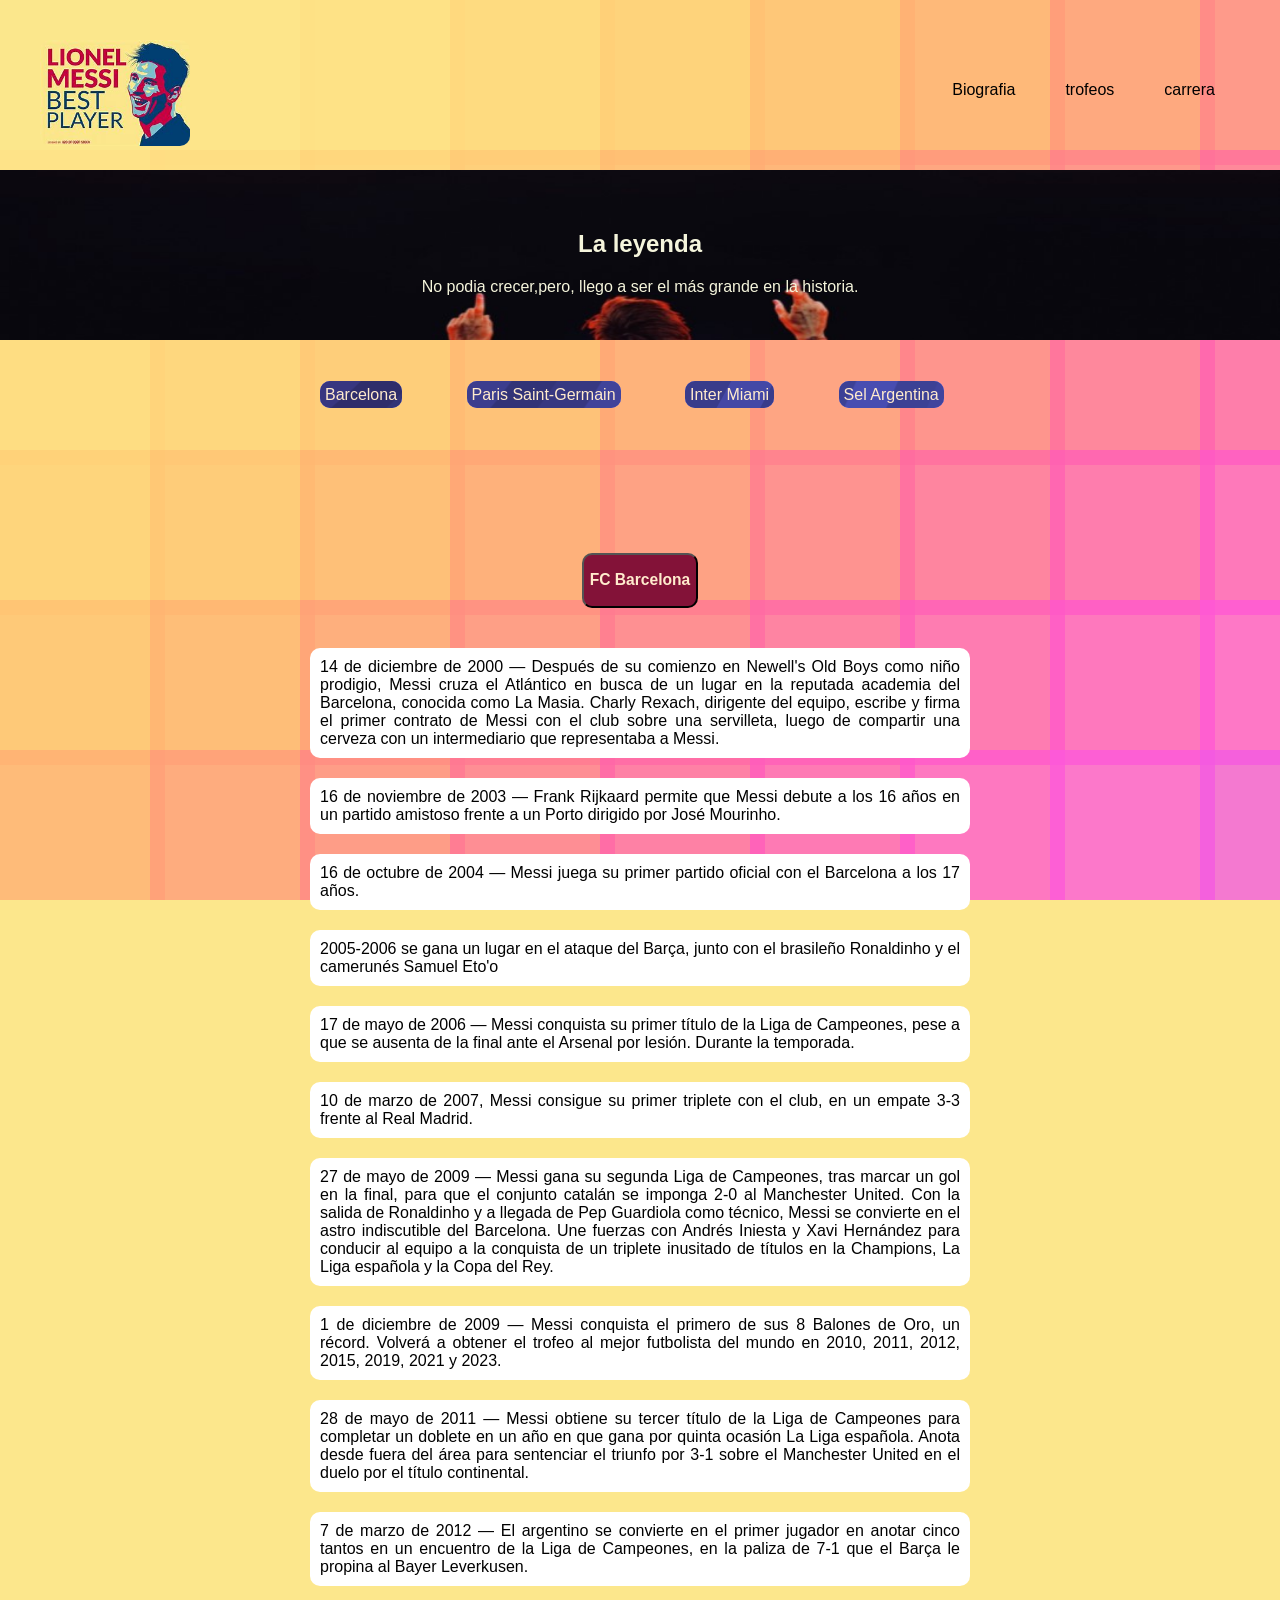
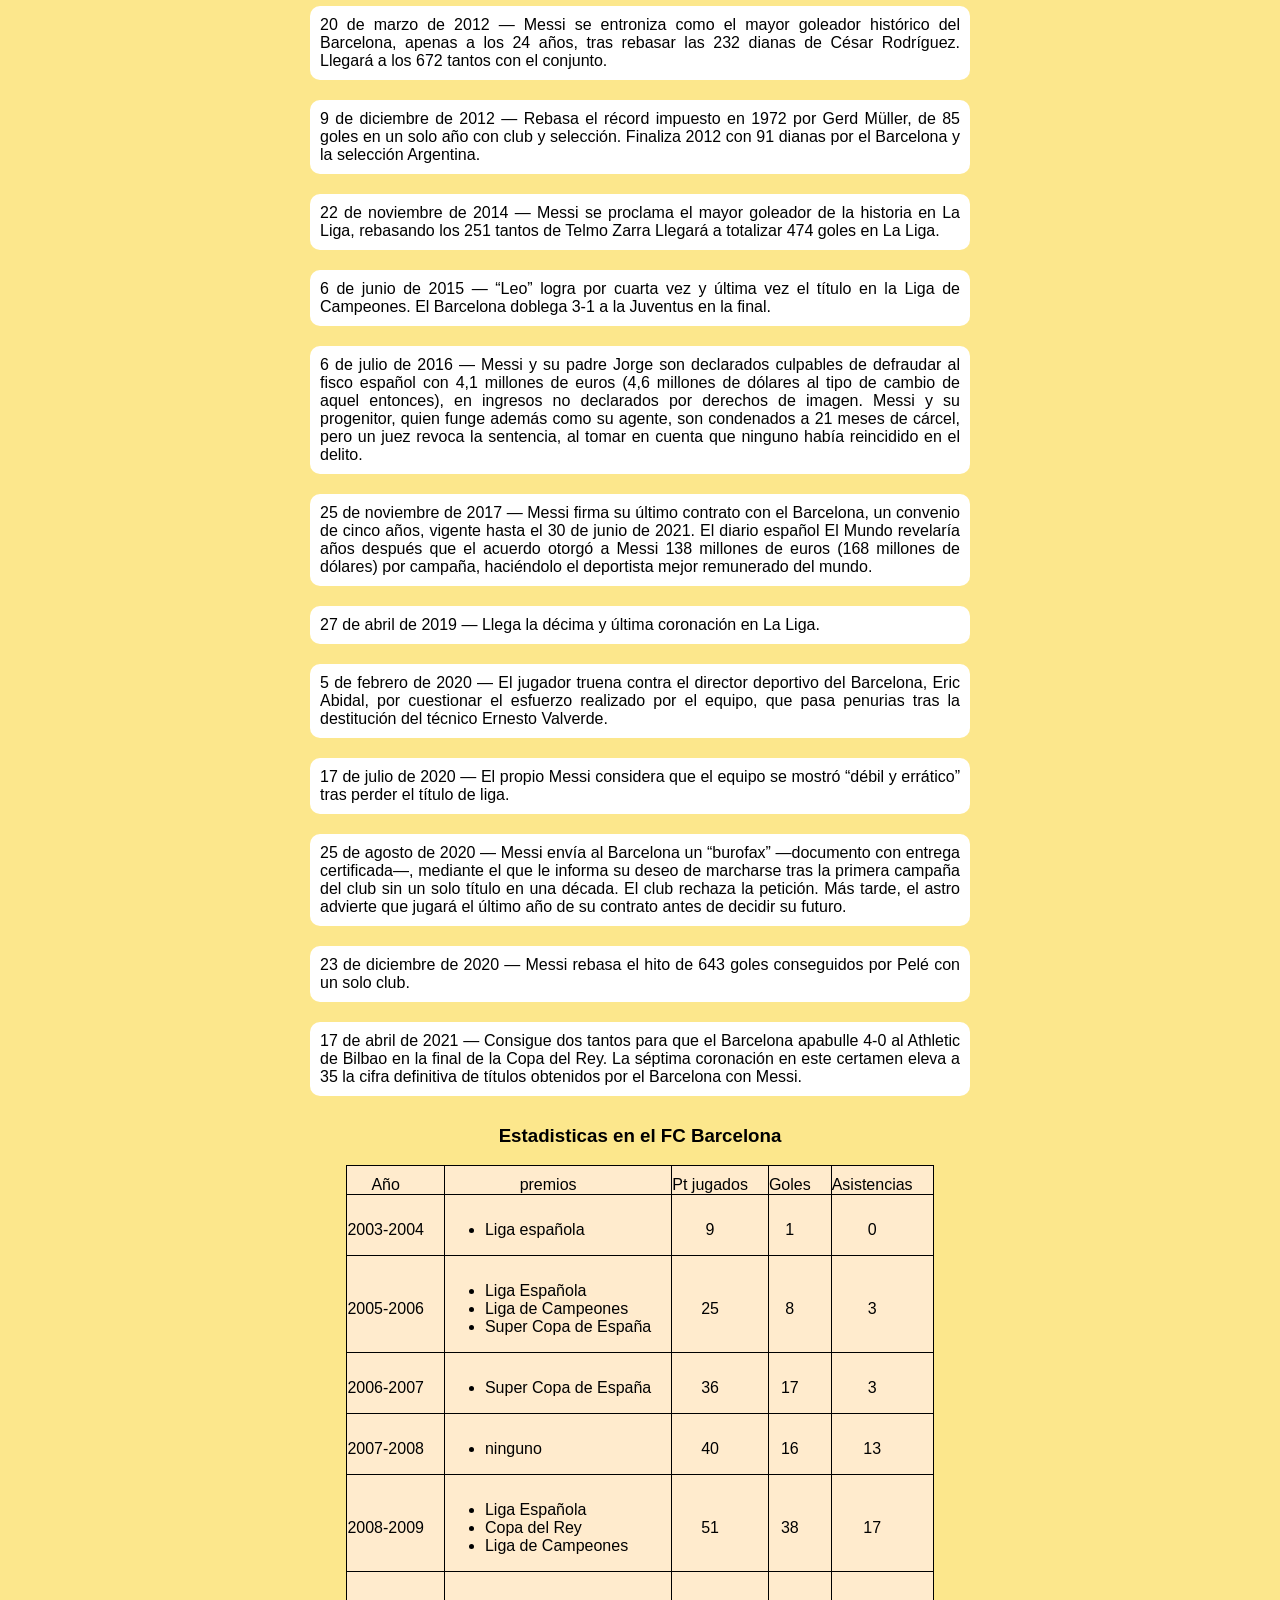
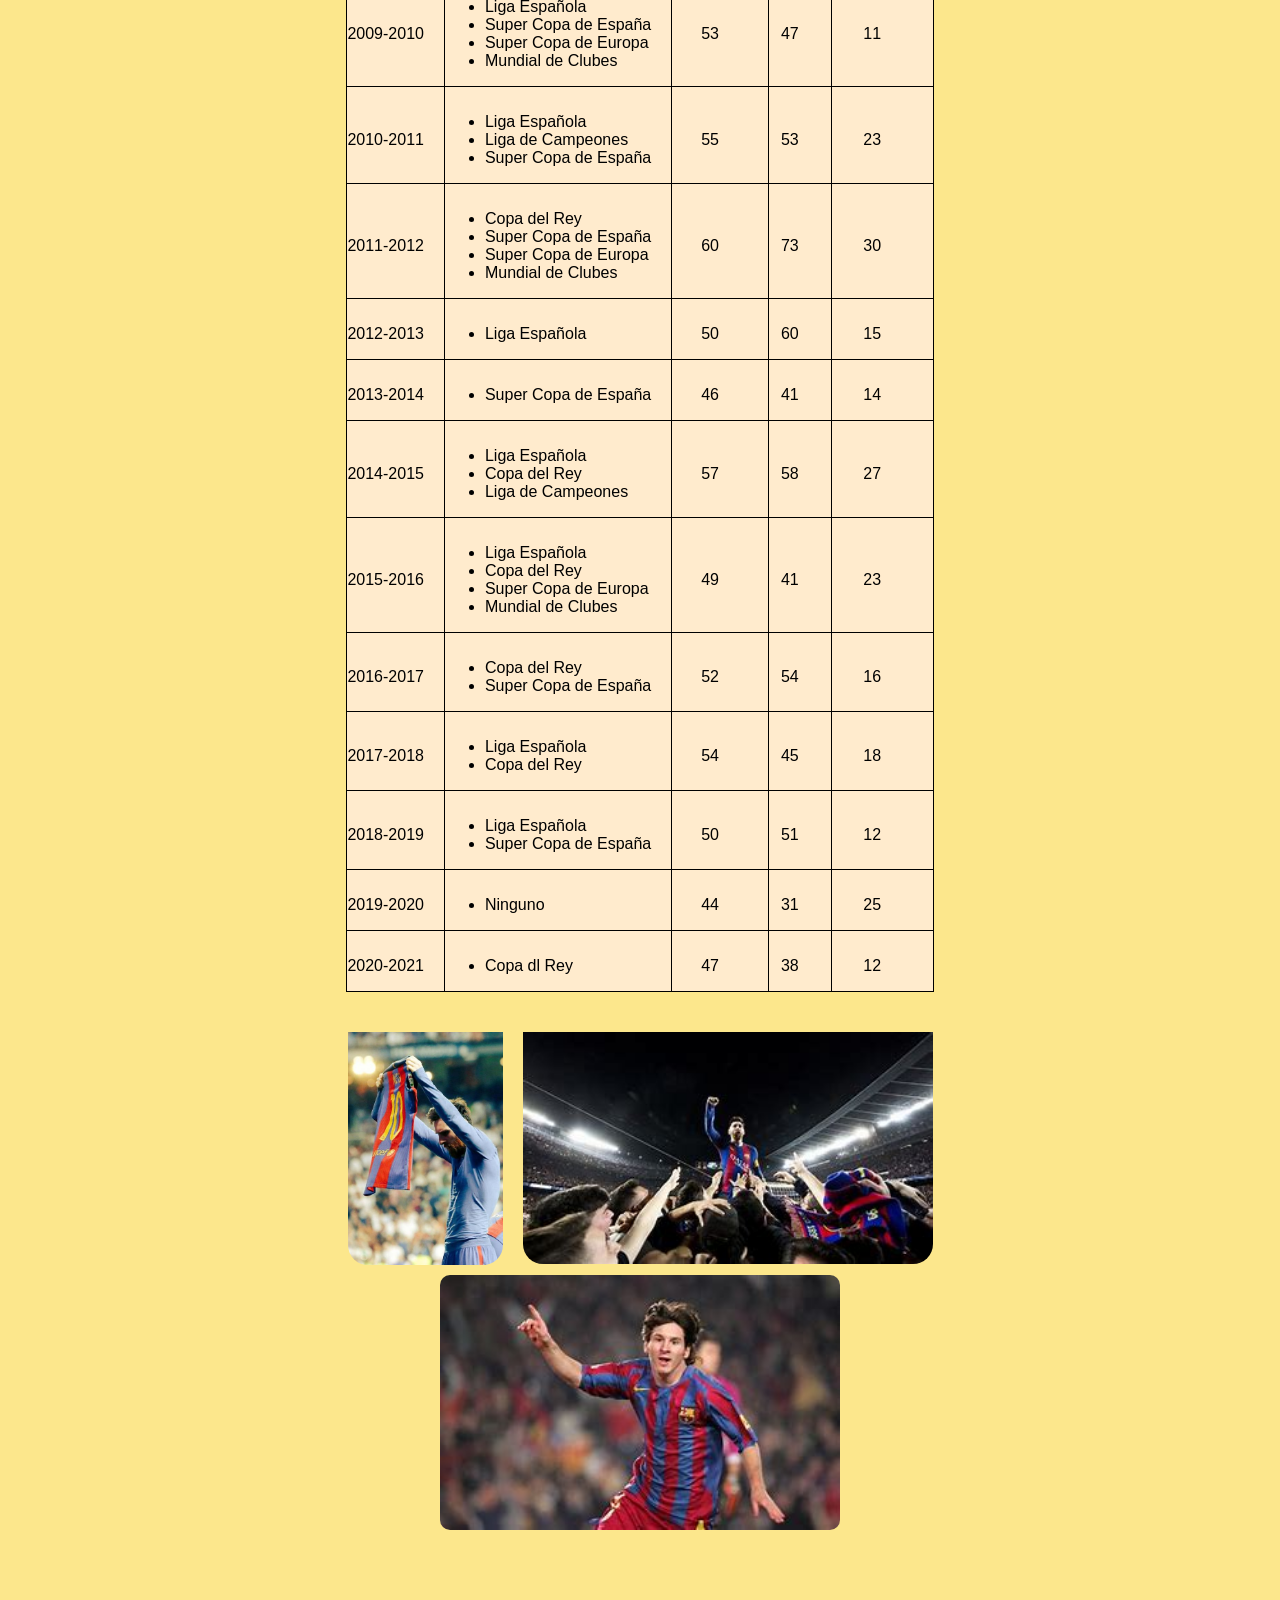
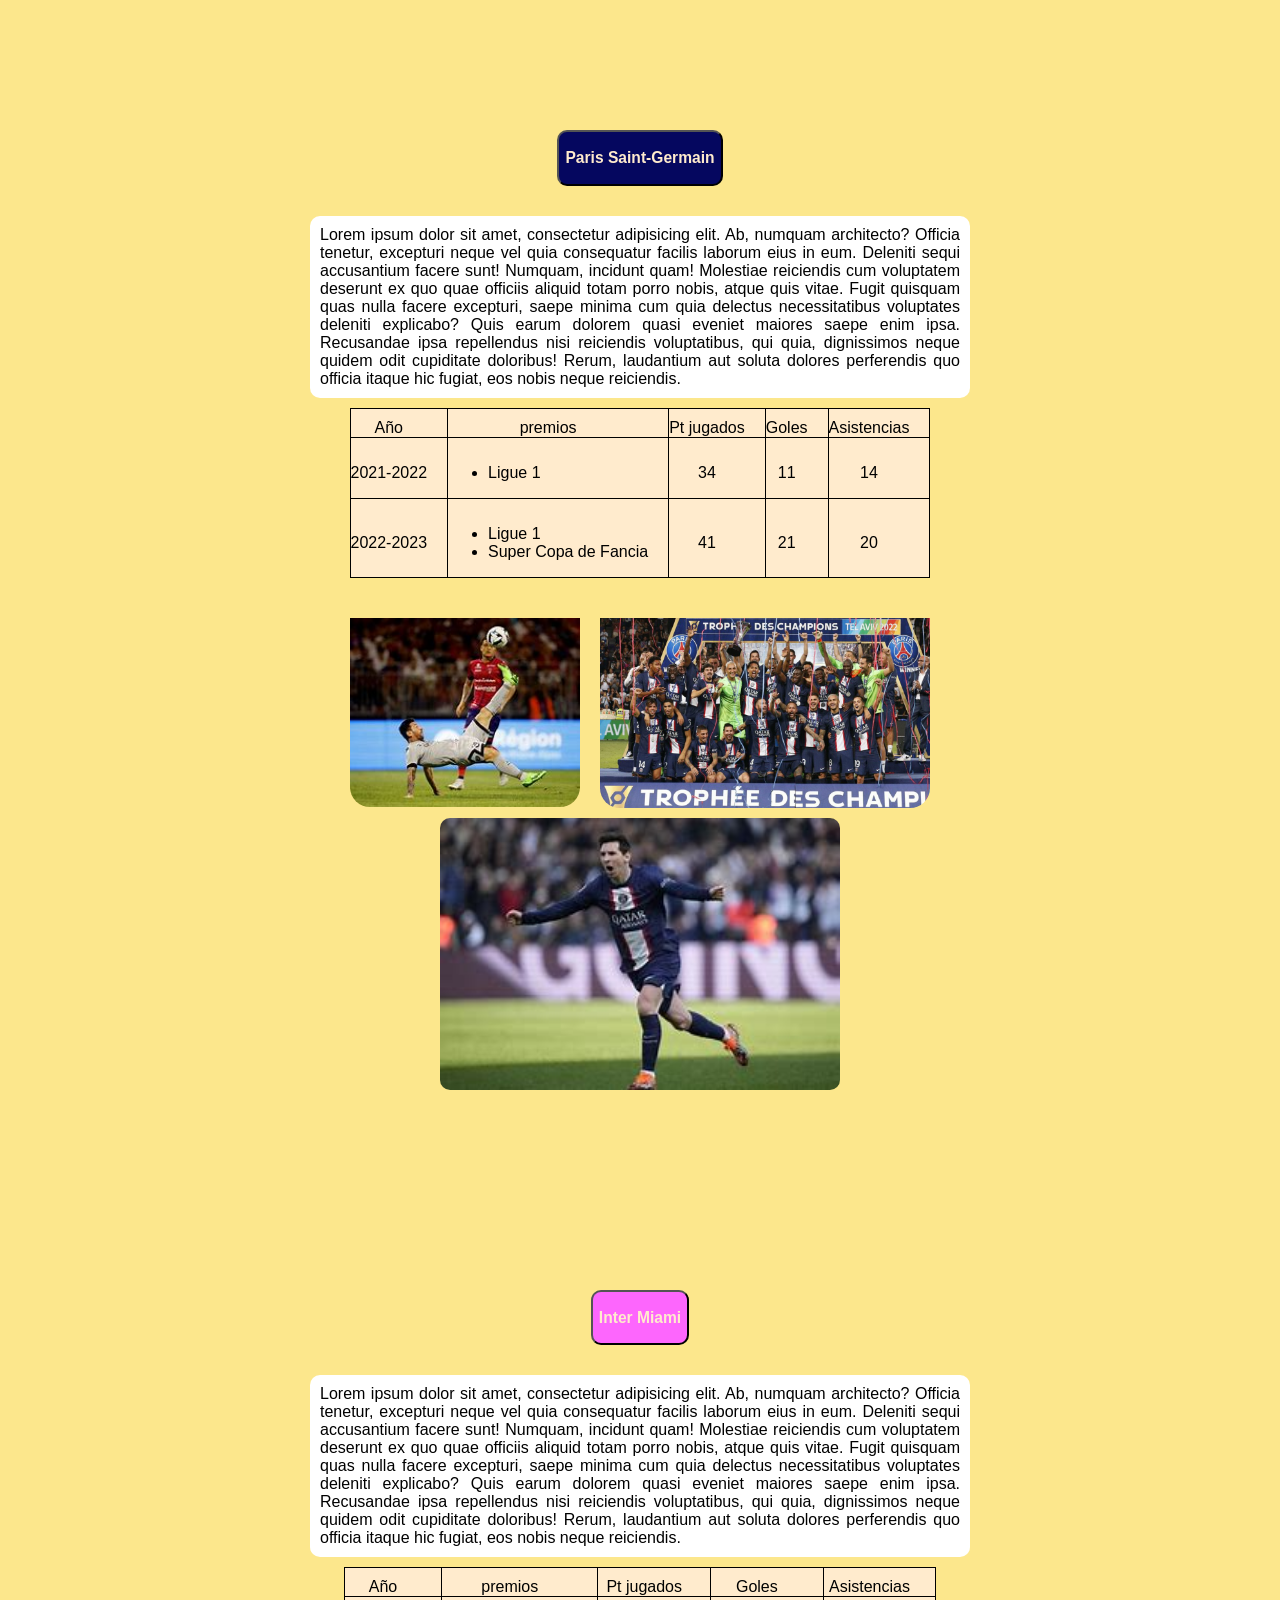
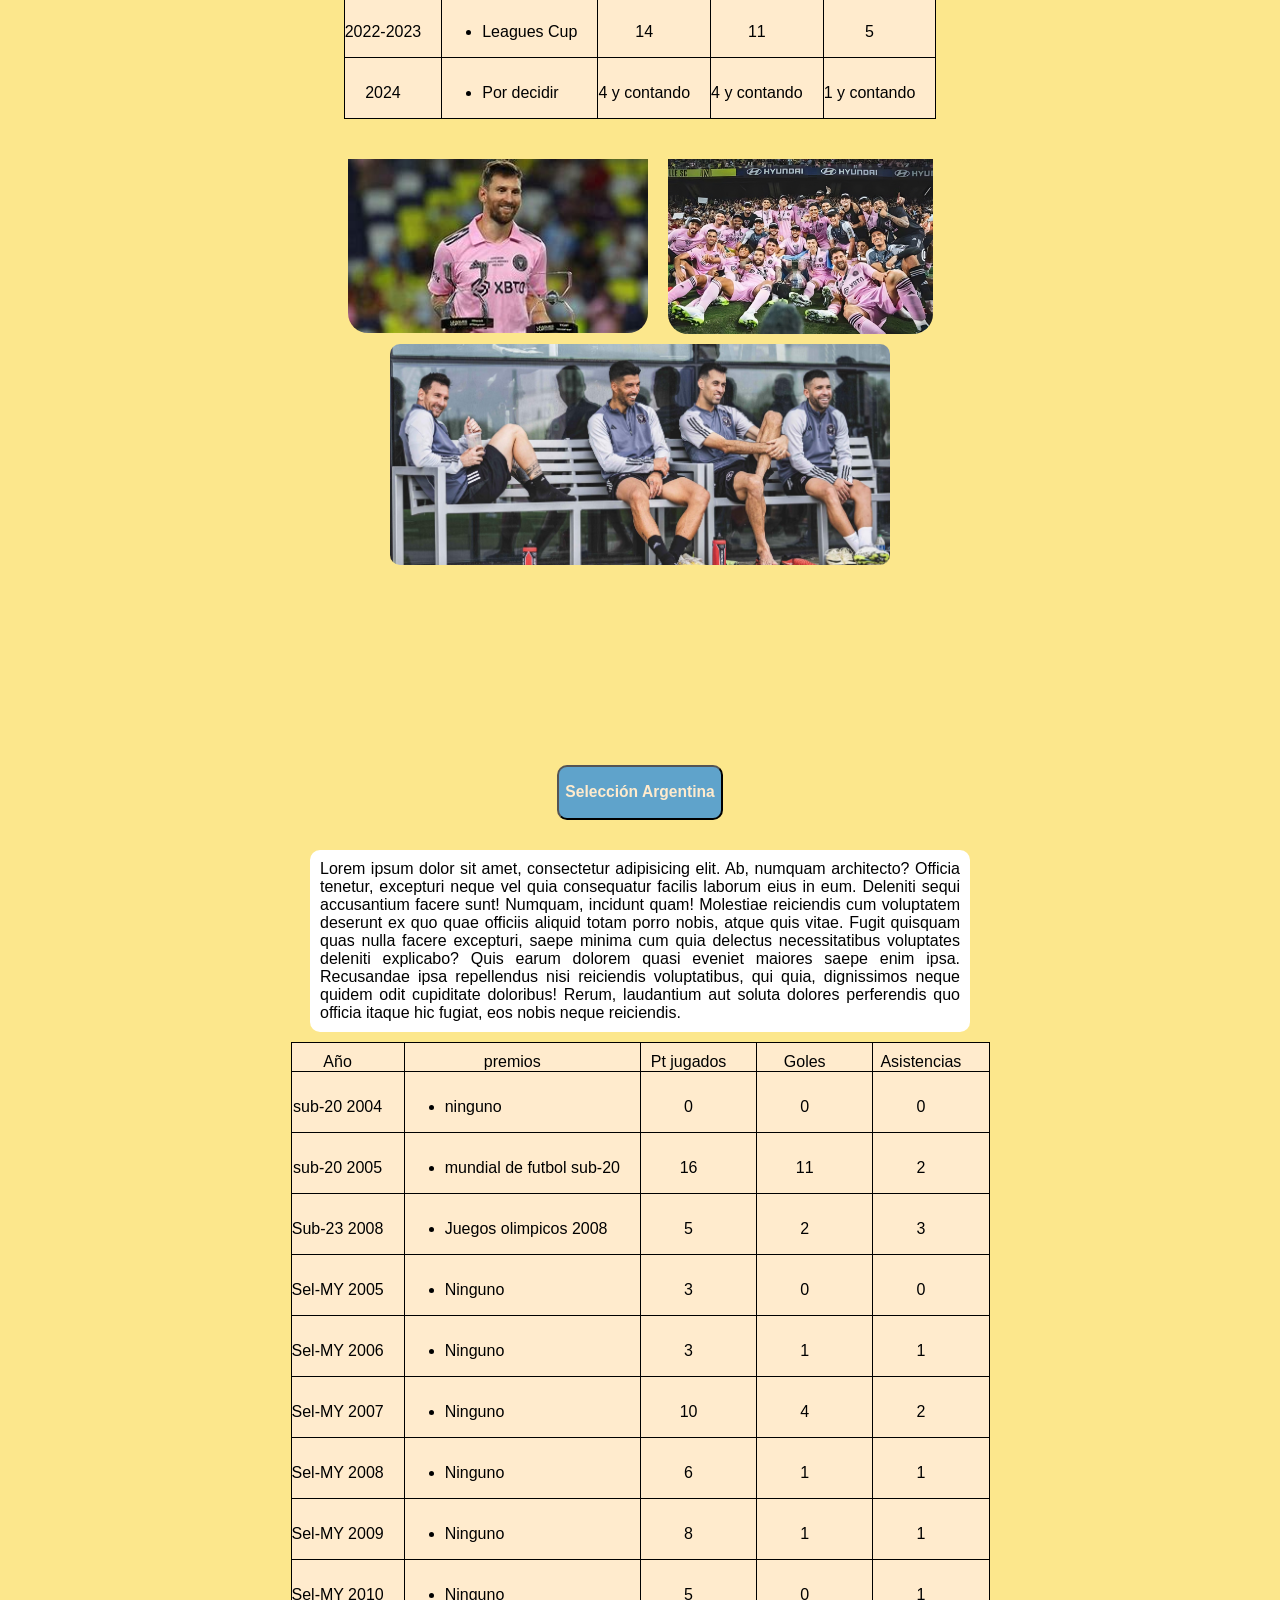
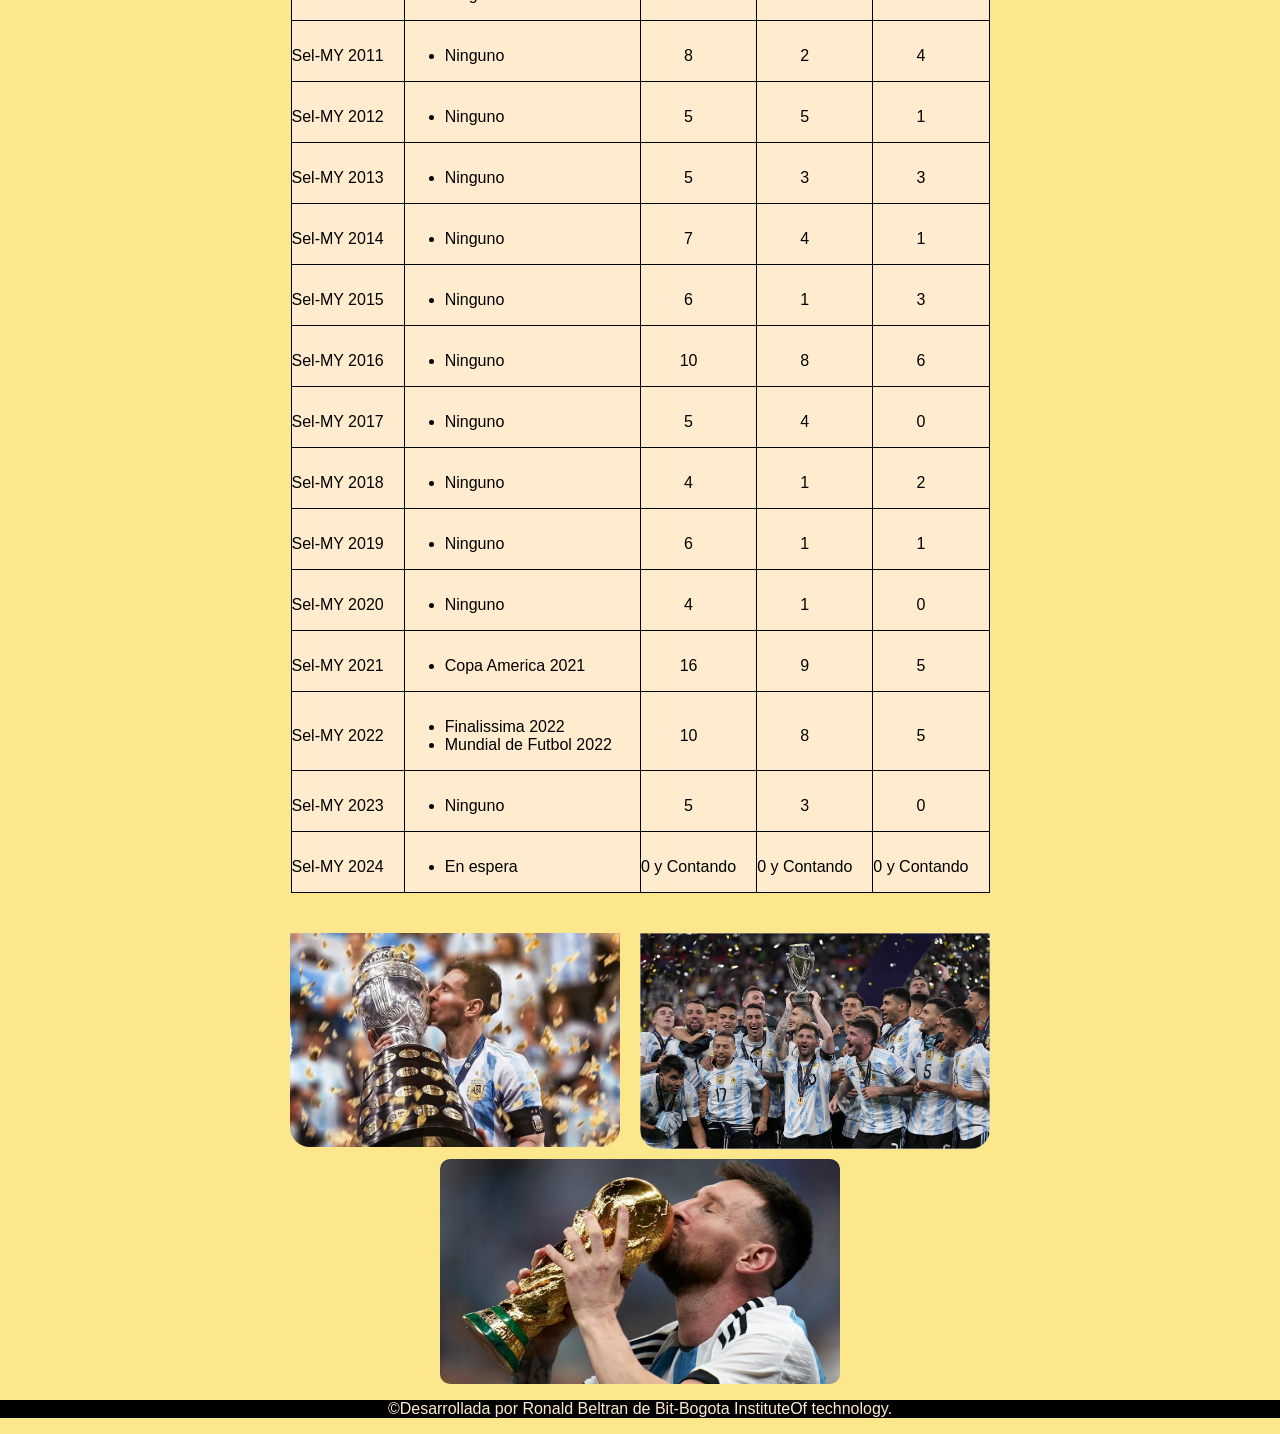
==== commit c7863ce9: "arregle el problema CSS 3.0" ====
--- a/index.html
+++ b/index.html
@@ -4,7 +4,7 @@
     <meta charset="UTF-8" />
     <meta name="viewport" content="width=device-width, initial-scale=1.0" />
     <title>Lio Messi</title>
-    <link rel="stylesheet" href="/styles.css">
+    <link rel="stylesheet" href="./styles.css">
   </head>
   <body>
   <div>
@@ -741,7 +741,8 @@
 </span>
 <img src="/IMG/messiicoarg3.jpg" alt="" width="400px">
 </main>
-<p id="el_pie">©Desarrollada por Ronald Beltran de Bit-Bogota InstituteOf technology</p>
+
+<p id="el_pie">©Desarrollada por Ronald Beltran de Bit-Bogota InstituteOf technology.</p>
 
 
 </body>
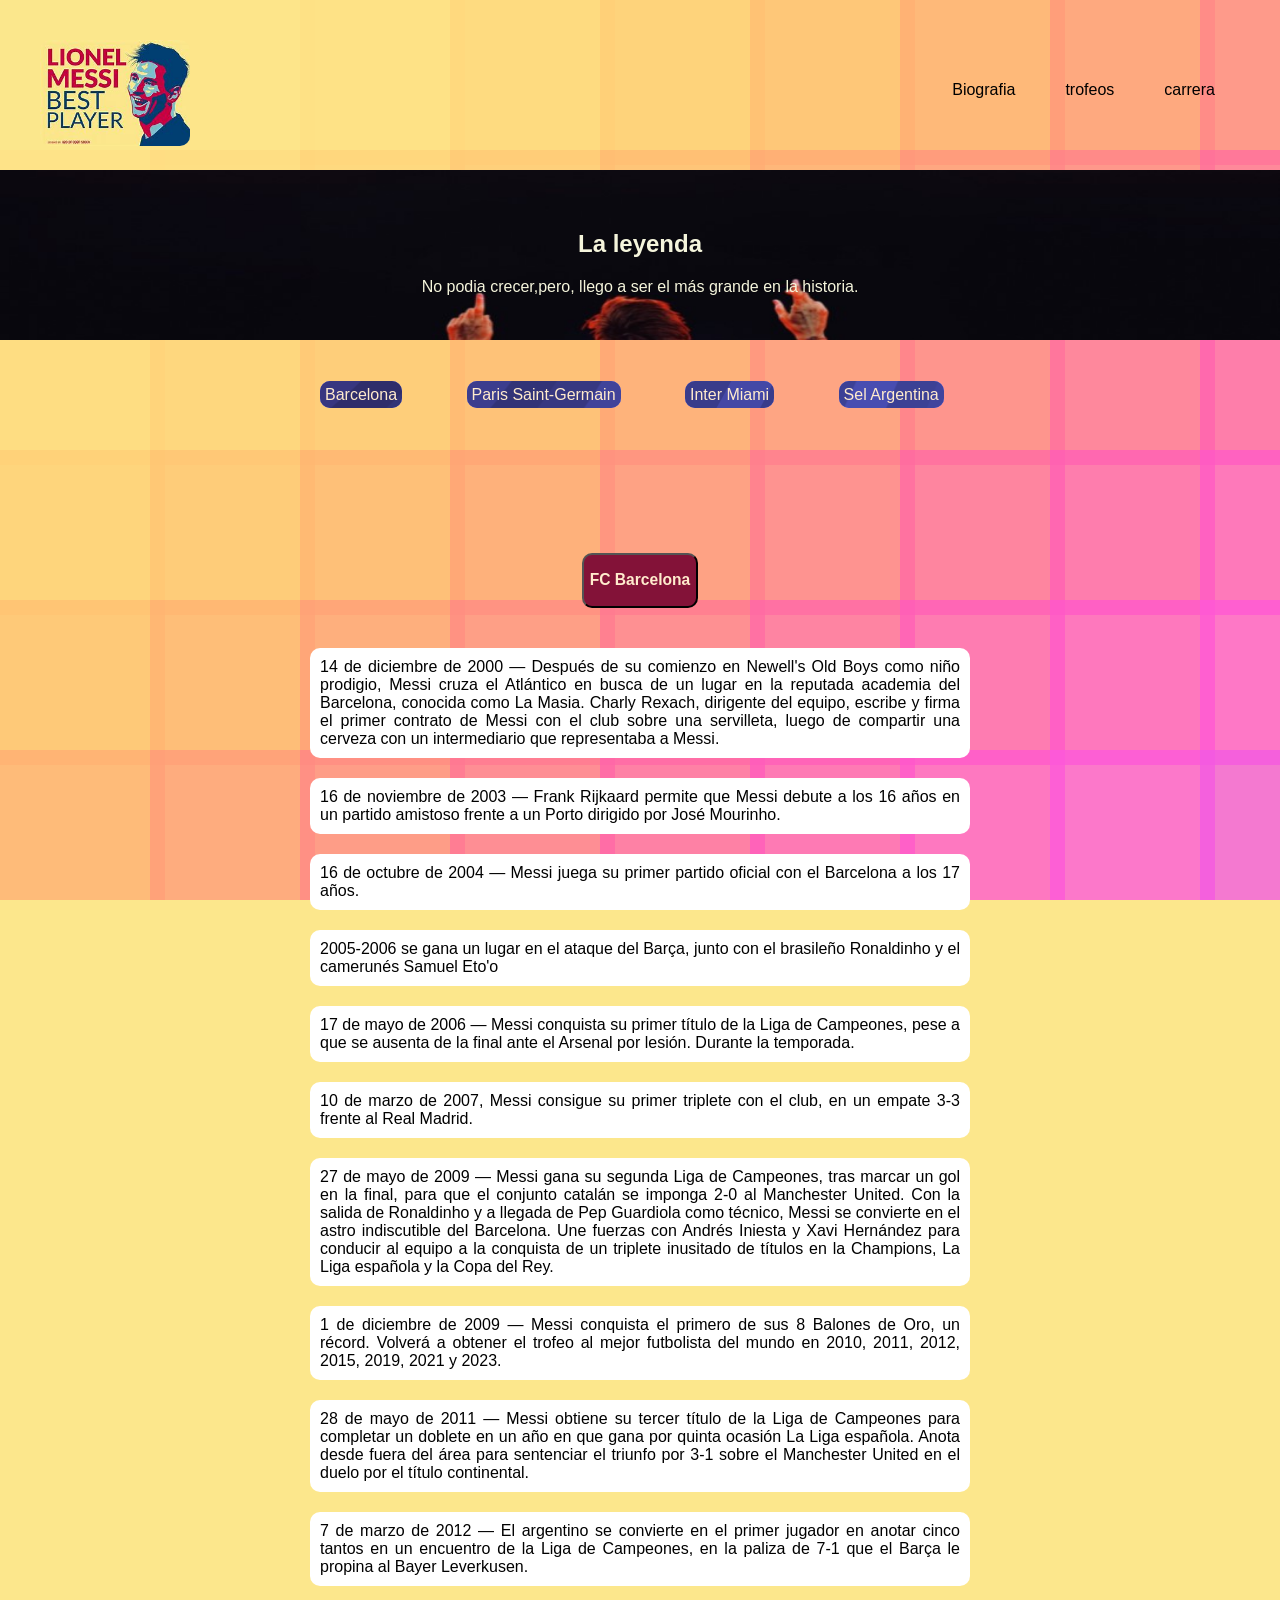
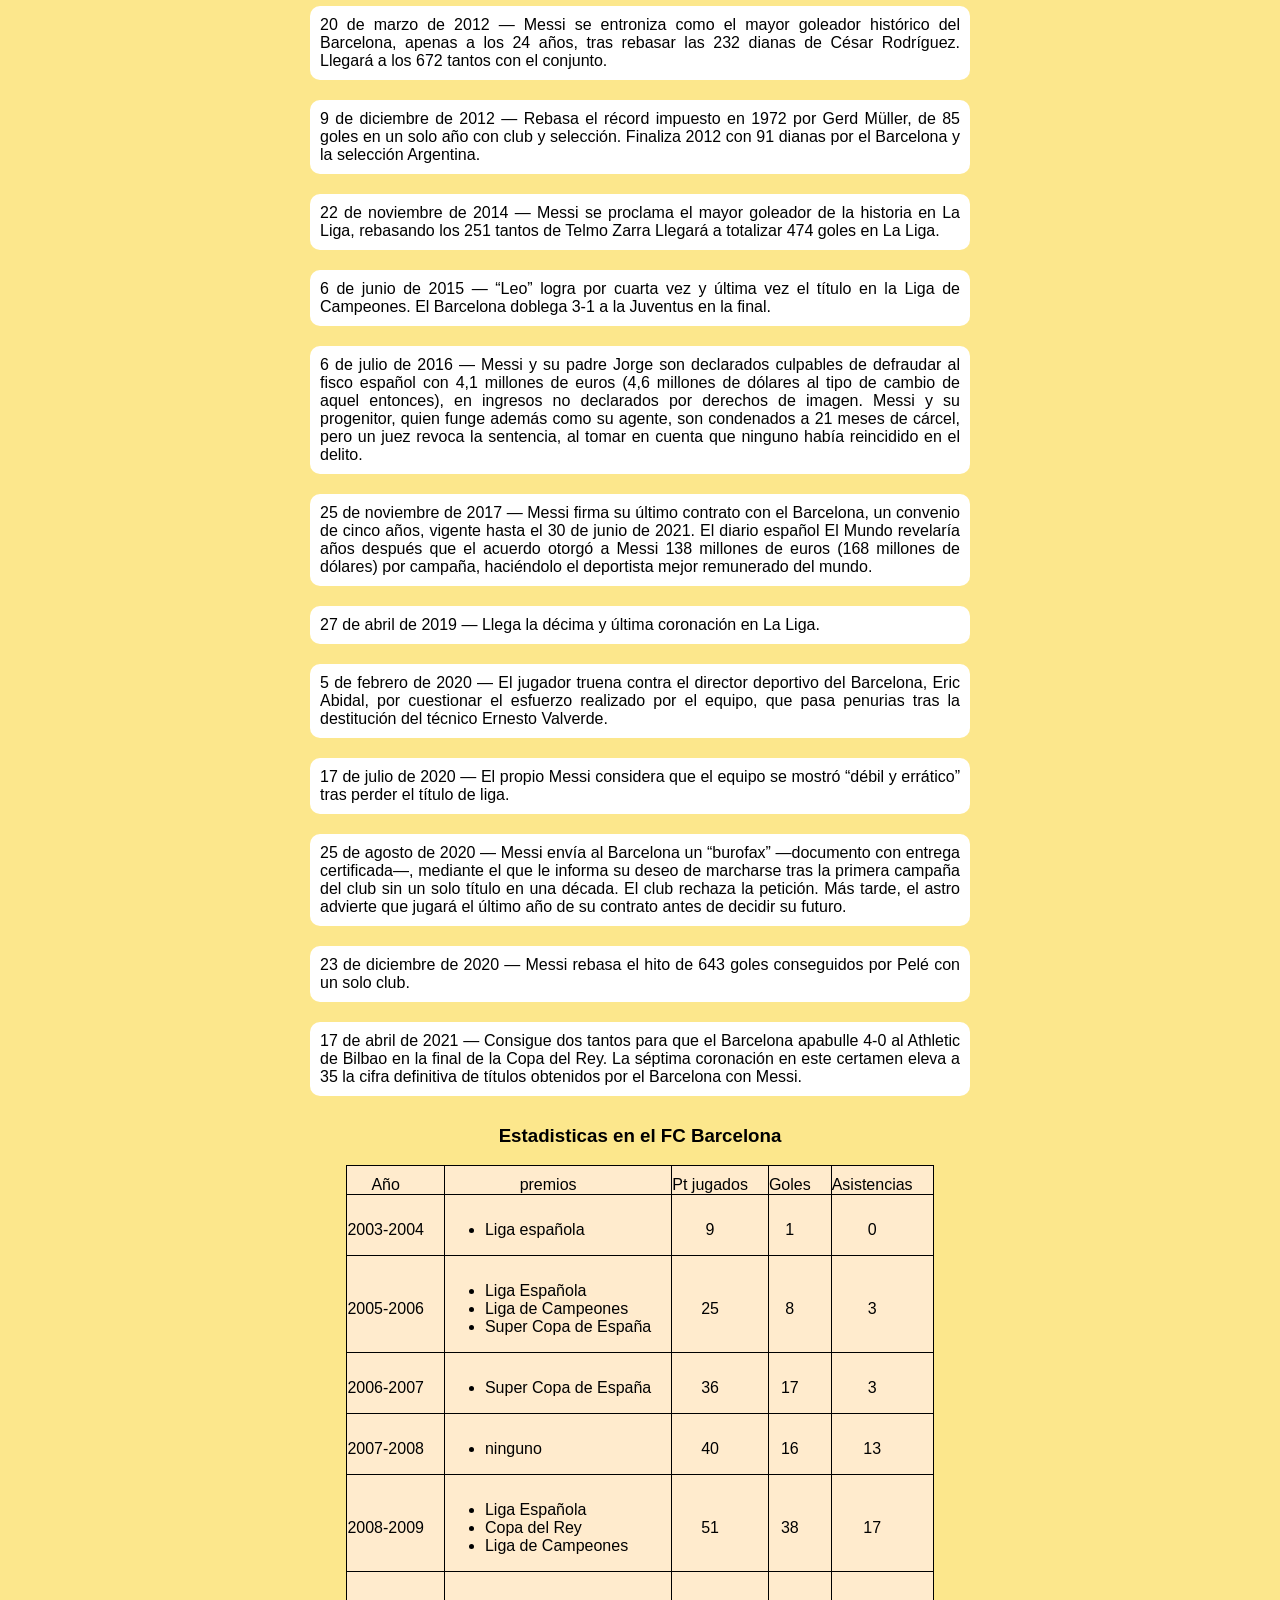
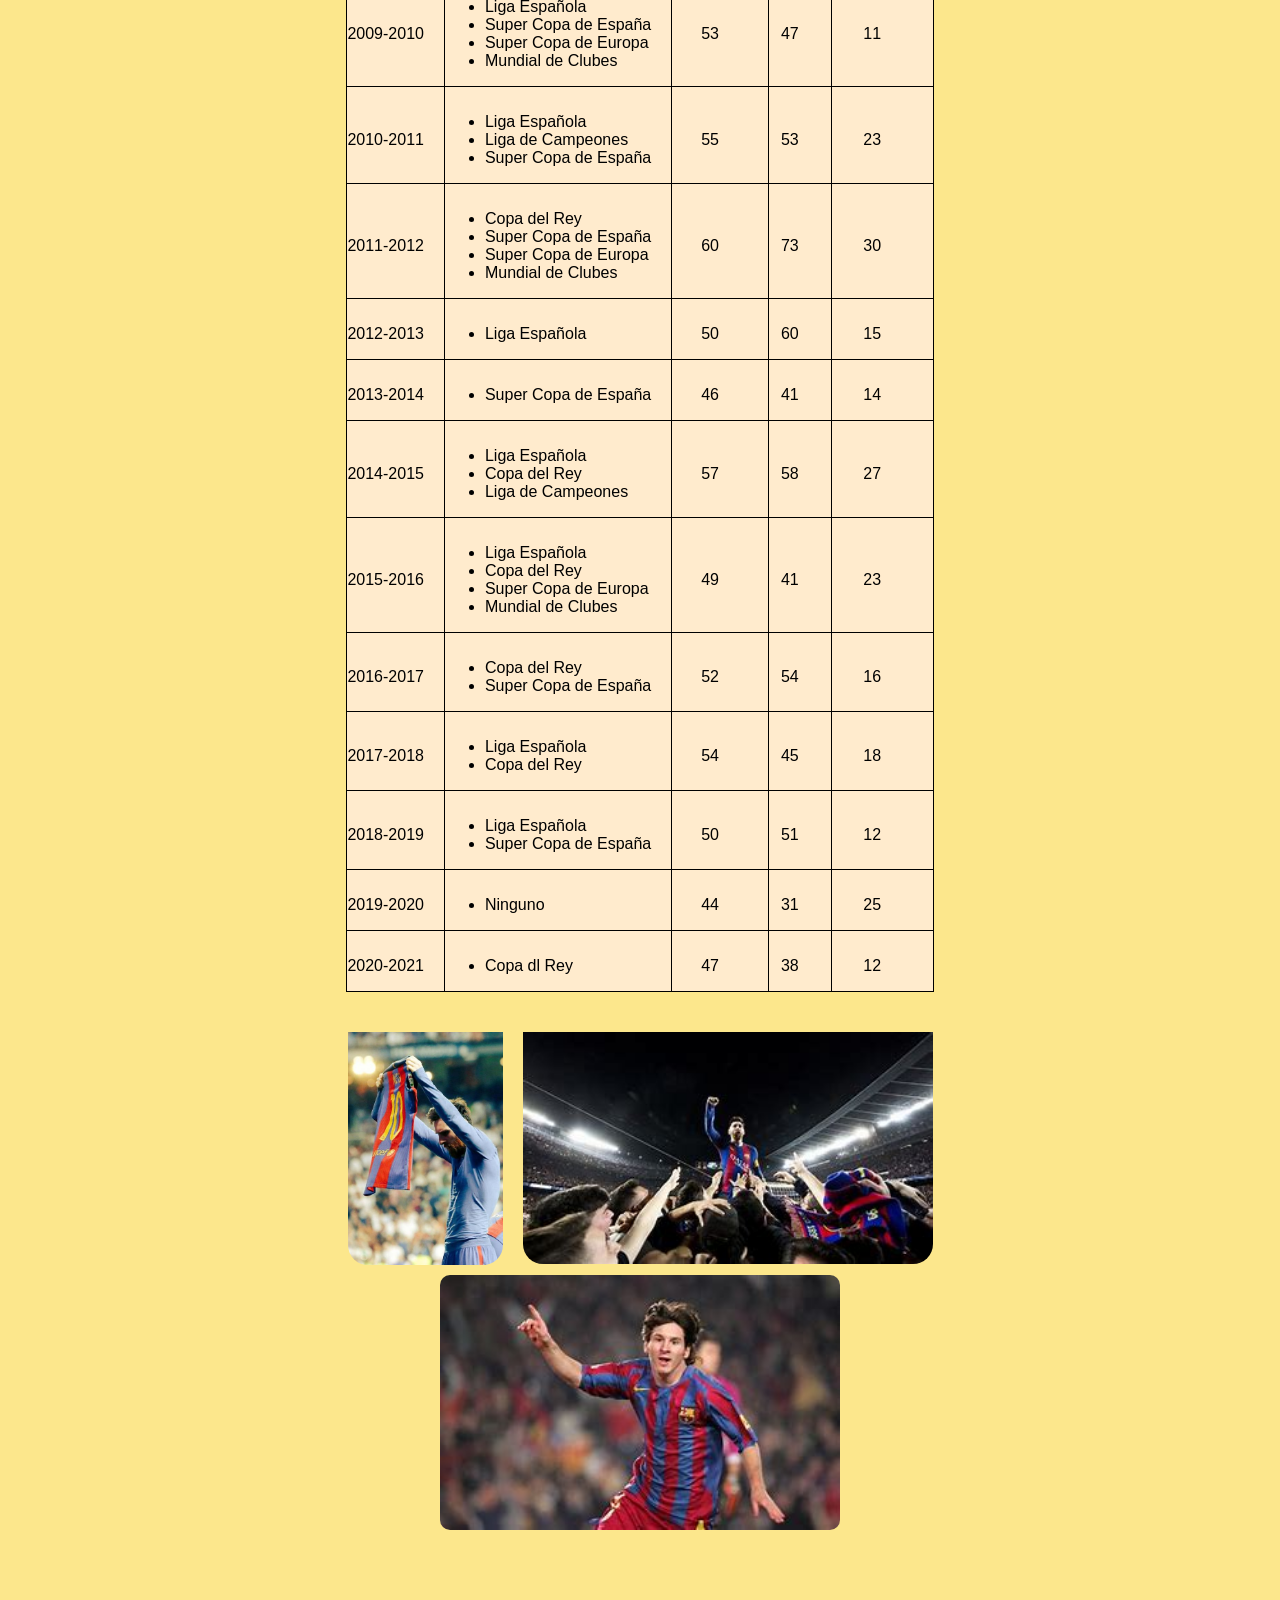
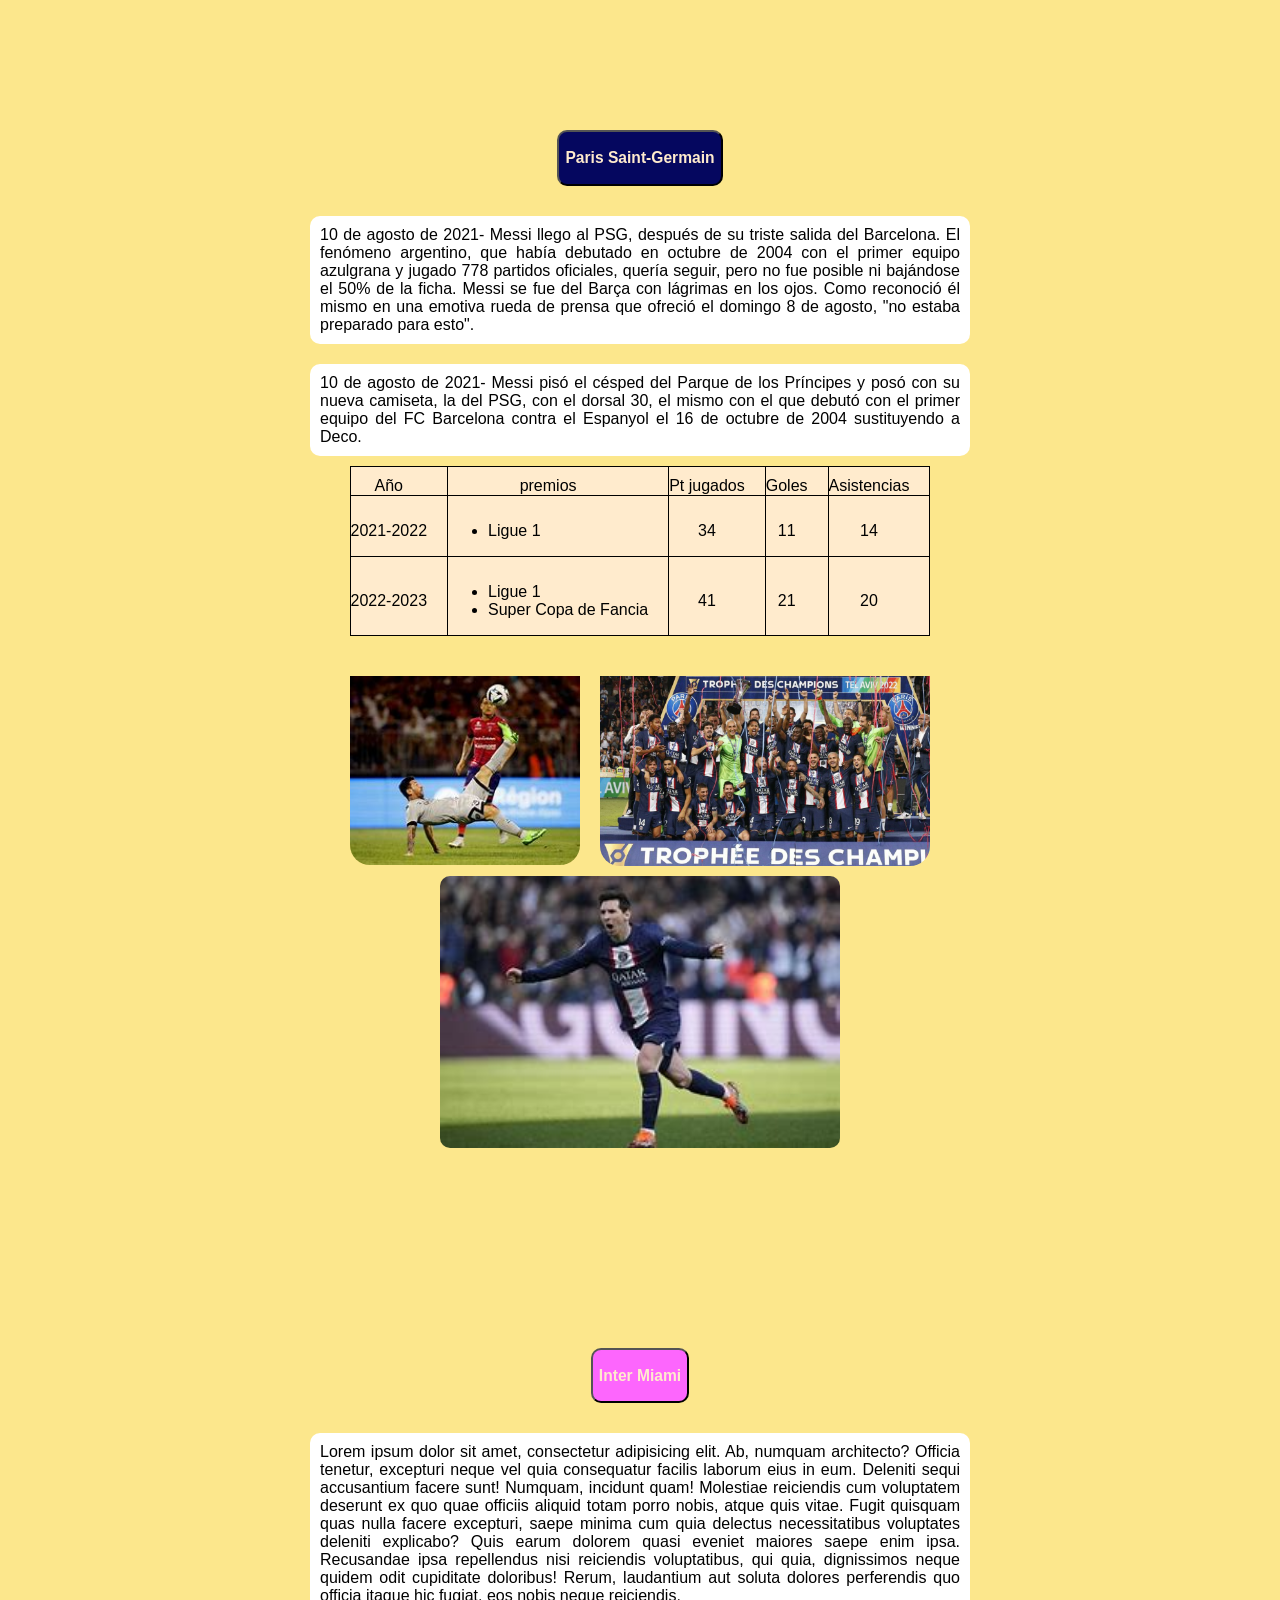
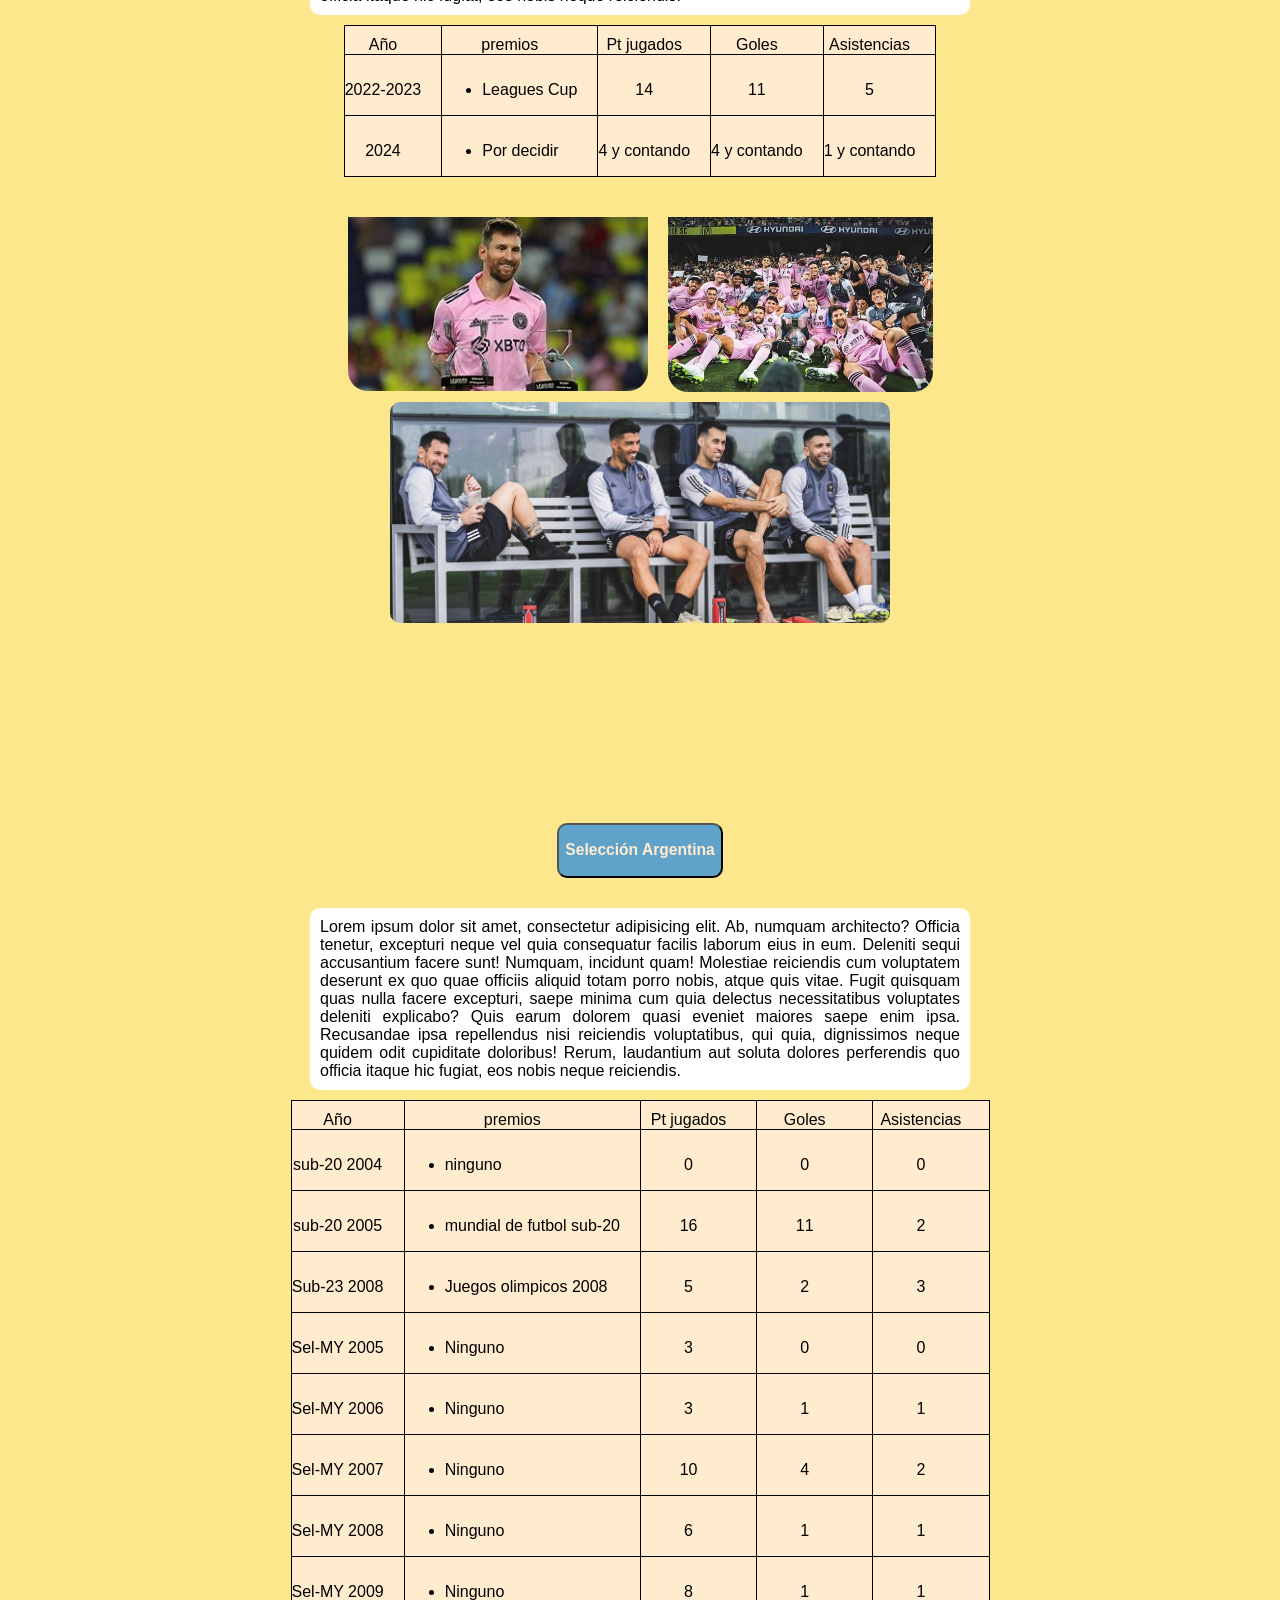
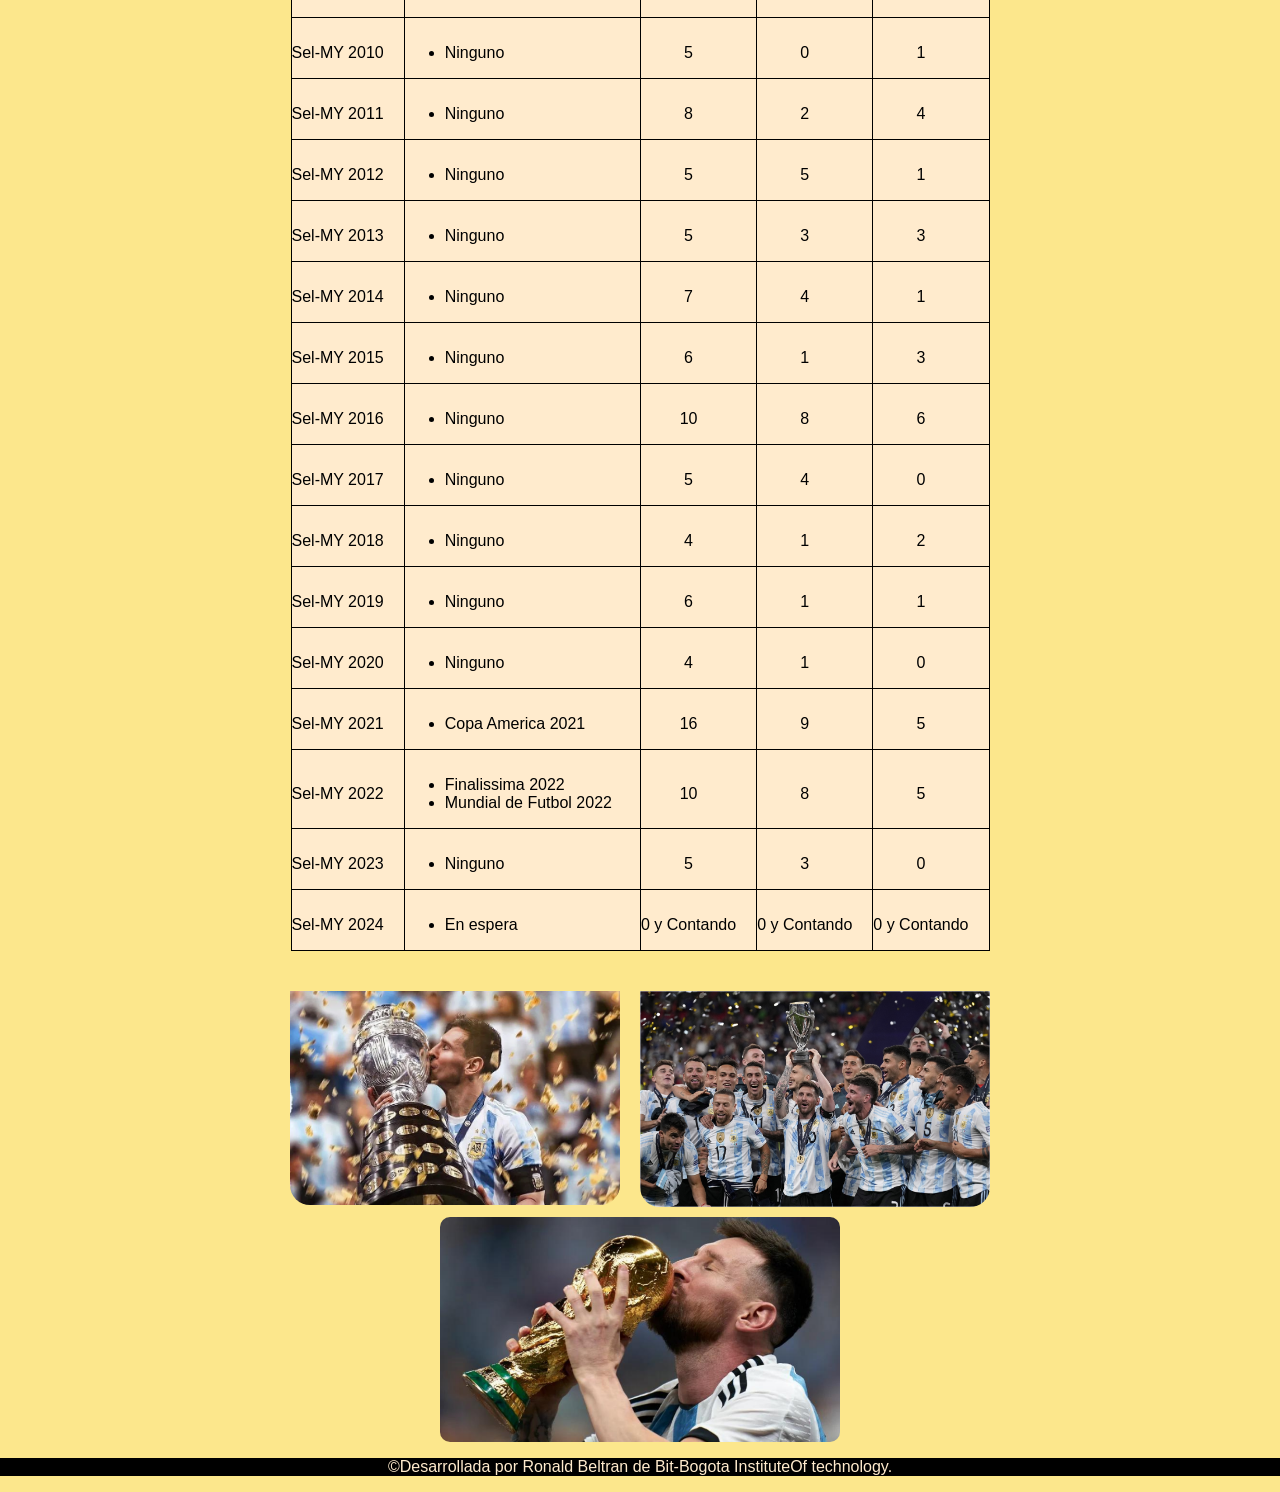
==== commit 6aa1d84c: "Avance de la biografia PSG" ====
--- a/index.html
+++ b/index.html
@@ -9,7 +9,7 @@
   <body>
   <div>
     <body>
-      <img src="/IMG/Lio_messi.jpg" alt="" width="150px " />
+      <img src="./IMG/Lio_messi.jpg" alt="" width="150px " />
     </body>
     <ul class="parte_arriba1">
       <li class="parte_arriba">Biografia</li>
@@ -299,13 +299,14 @@
     
 </table>
 <span>
- <img src="/IMG/messiico.jpg" alt="" width="155px" class="thegoat1" >
- <img src="/IMG/messiico2.jpg" alt="" width="410px" class="thegoat1">
+ <img src="./IMG/messiico.jpg" alt="" width="155px" class="thegoat1" >
+ <img src="./IMG/messiico2.jpg" alt="" width="410px" class="thegoat1">
 </span>
-<img src="/IMG/messiico3.jpg" alt="" width="400px">
+<img src="./IMG/messiico3.jpg" alt="" width="400px">
 
 <BUtton id="listado_messi2-2"><h3 id="psgg">Paris Saint-Germain</h3></BUtton>
-<p class="parrafos-biografias">Lorem ipsum dolor sit amet, consectetur adipisicing elit. Ab, numquam architecto? Officia tenetur, excepturi neque vel quia consequatur facilis laborum eius in eum. Deleniti sequi accusantium facere sunt! Numquam, incidunt quam! Molestiae reiciendis cum voluptatem deserunt ex quo quae officiis aliquid totam porro nobis, atque quis vitae. Fugit quisquam quas nulla facere excepturi, saepe minima cum quia delectus necessitatibus voluptates deleniti explicabo? Quis earum dolorem quasi eveniet maiores saepe enim ipsa. Recusandae ipsa repellendus nisi reiciendis voluptatibus, qui quia, dignissimos neque quidem odit cupiditate doloribus! Rerum, laudantium aut soluta dolores perferendis quo officia itaque hic fugiat, eos nobis neque reiciendis.</p>
+<p class="parrafos-biografias">10 de agosto de 2021- Messi llego al PSG, después de su triste salida del Barcelona. El fenómeno argentino, que había debutado en octubre de 2004 con el primer equipo azulgrana y jugado 778 partidos oficiales, quería seguir, pero no fue posible ni bajándose el 50% de la ficha. Messi se fue del Barça con lágrimas en los ojos. Como reconoció él mismo en una emotiva rueda de prensa que ofreció el domingo 8 de agosto, "no estaba preparado para esto".</p>
+<p class="parrafos-biografias">10 de agosto de 2021- Messi pisó el césped del Parque de los Príncipes y posó con su nueva camiseta, la del PSG, con el dorsal 30, el mismo con el que debutó con el primer equipo del FC Barcelona contra el Espanyol el 16 de octubre de 2004 sustituyendo a Deco. </p>
 <table>
     
     <thead>
@@ -346,10 +347,10 @@
     </tr>
 </table>
 <span>
-<img src="/IMG/messiicopsg.jpg" alt="" width="230px" class="thegoat1">
-<img src="/IMG/Messiicopsg2.jpg" alt="" width="330px" class="thegoat1">
+<img src="./IMG/messiicopsg.jpg" alt="" width="230px" class="thegoat1">
+<img src="./IMG/Messiicopsg2.jpg" alt="" width="330px" class="thegoat1">
 </span>
-<img src="/IMG/messiicopsg3.jpg" alt="" width="400px">
+<img src="./IMG/messiicopsg3.jpg" alt="" width="400px">
 
  <button id="listado_messi3-3"><h3 id="intmm">Inter Miami</h3></button>
  <p class="parrafos-biografias">Lorem ipsum dolor sit amet, consectetur adipisicing elit. Ab, numquam architecto? Officia tenetur, excepturi neque vel quia consequatur facilis laborum eius in eum. Deleniti sequi accusantium facere sunt! Numquam, incidunt quam! Molestiae reiciendis cum voluptatem deserunt ex quo quae officiis aliquid totam porro nobis, atque quis vitae. Fugit quisquam quas nulla facere excepturi, saepe minima cum quia delectus necessitatibus voluptates deleniti explicabo? Quis earum dolorem quasi eveniet maiores saepe enim ipsa. Recusandae ipsa repellendus nisi reiciendis voluptatibus, qui quia, dignissimos neque quidem odit cupiditate doloribus! Rerum, laudantium aut soluta dolores perferendis quo officia itaque hic fugiat, eos nobis neque reiciendis.</p>
@@ -393,10 +394,10 @@
     </tr>
 </table>
 <span>
-    <img src="/IMG/messiicointm.jpg" alt="" class="thegoat1" width="300px">
-    <img src="/IMG/messiicointm2.jpg.jpeg" alt="" width="265px " class="thegoat1">
+    <img src="./IMG/messiicointm.jpg" alt="" class="thegoat1" width="300px">
+    <img src="./IMG/messiicointm2.jpg.jpeg" alt="" width="265px " class="thegoat1">
 </span>
-<img src="/IMG/messiicointm3.jpg" alt="" width="500px">
+<img src="./IMG/messiicointm3.jpg" alt="" width="500px">
 
 <button id="listado_messi4-4"><h3>Selección Argentina</h3></button>
 <p class="parrafos-biografias">Lorem ipsum dolor sit amet, consectetur adipisicing elit. Ab, numquam architecto? Officia tenetur, excepturi neque vel quia consequatur facilis laborum eius in eum. Deleniti sequi accusantium facere sunt! Numquam, incidunt quam! Molestiae reiciendis cum voluptatem deserunt ex quo quae officiis aliquid totam porro nobis, atque quis vitae. Fugit quisquam quas nulla facere excepturi, saepe minima cum quia delectus necessitatibus voluptates deleniti explicabo? Quis earum dolorem quasi eveniet maiores saepe enim ipsa. Recusandae ipsa repellendus nisi reiciendis voluptatibus, qui quia, dignissimos neque quidem odit cupiditate doloribus! Rerum, laudantium aut soluta dolores perferendis quo officia itaque hic fugiat, eos nobis neque reiciendis.</p>
@@ -736,10 +737,10 @@
 </table>
 </span>
 <span>
-    <img src="/IMG/messiicoarg.jpg" alt="" width="330px" class="thegoat1">
-    <img src="/IMG/messiicoarg2.jpg" alt="" width="350px" class="thegoat1">
+    <img src="./IMG/messiicoarg.jpg" alt="" width="330px" class="thegoat1">
+    <img src="./IMG/messiicoarg2.jpg" alt="" width="350px" class="thegoat1">
 </span>
-<img src="/IMG/messiicoarg3.jpg" alt="" width="400px">
+<img src="./IMG/messiicoarg3.jpg" alt="" width="400px">
 </main>
 
 <p id="el_pie">©Desarrollada por Ronald Beltran de Bit-Bogota InstituteOf technology.</p>
--- a/styles.css
+++ b/styles.css
@@ -30,7 +30,7 @@
 }
 
 .fondo {
-  background-image: url(/IMG/messi_wl.jpg);
+  background-image: url(./IMG/messi_wl.jpg);
 
   background-repeat: no-repeat;
   background-size: cover;
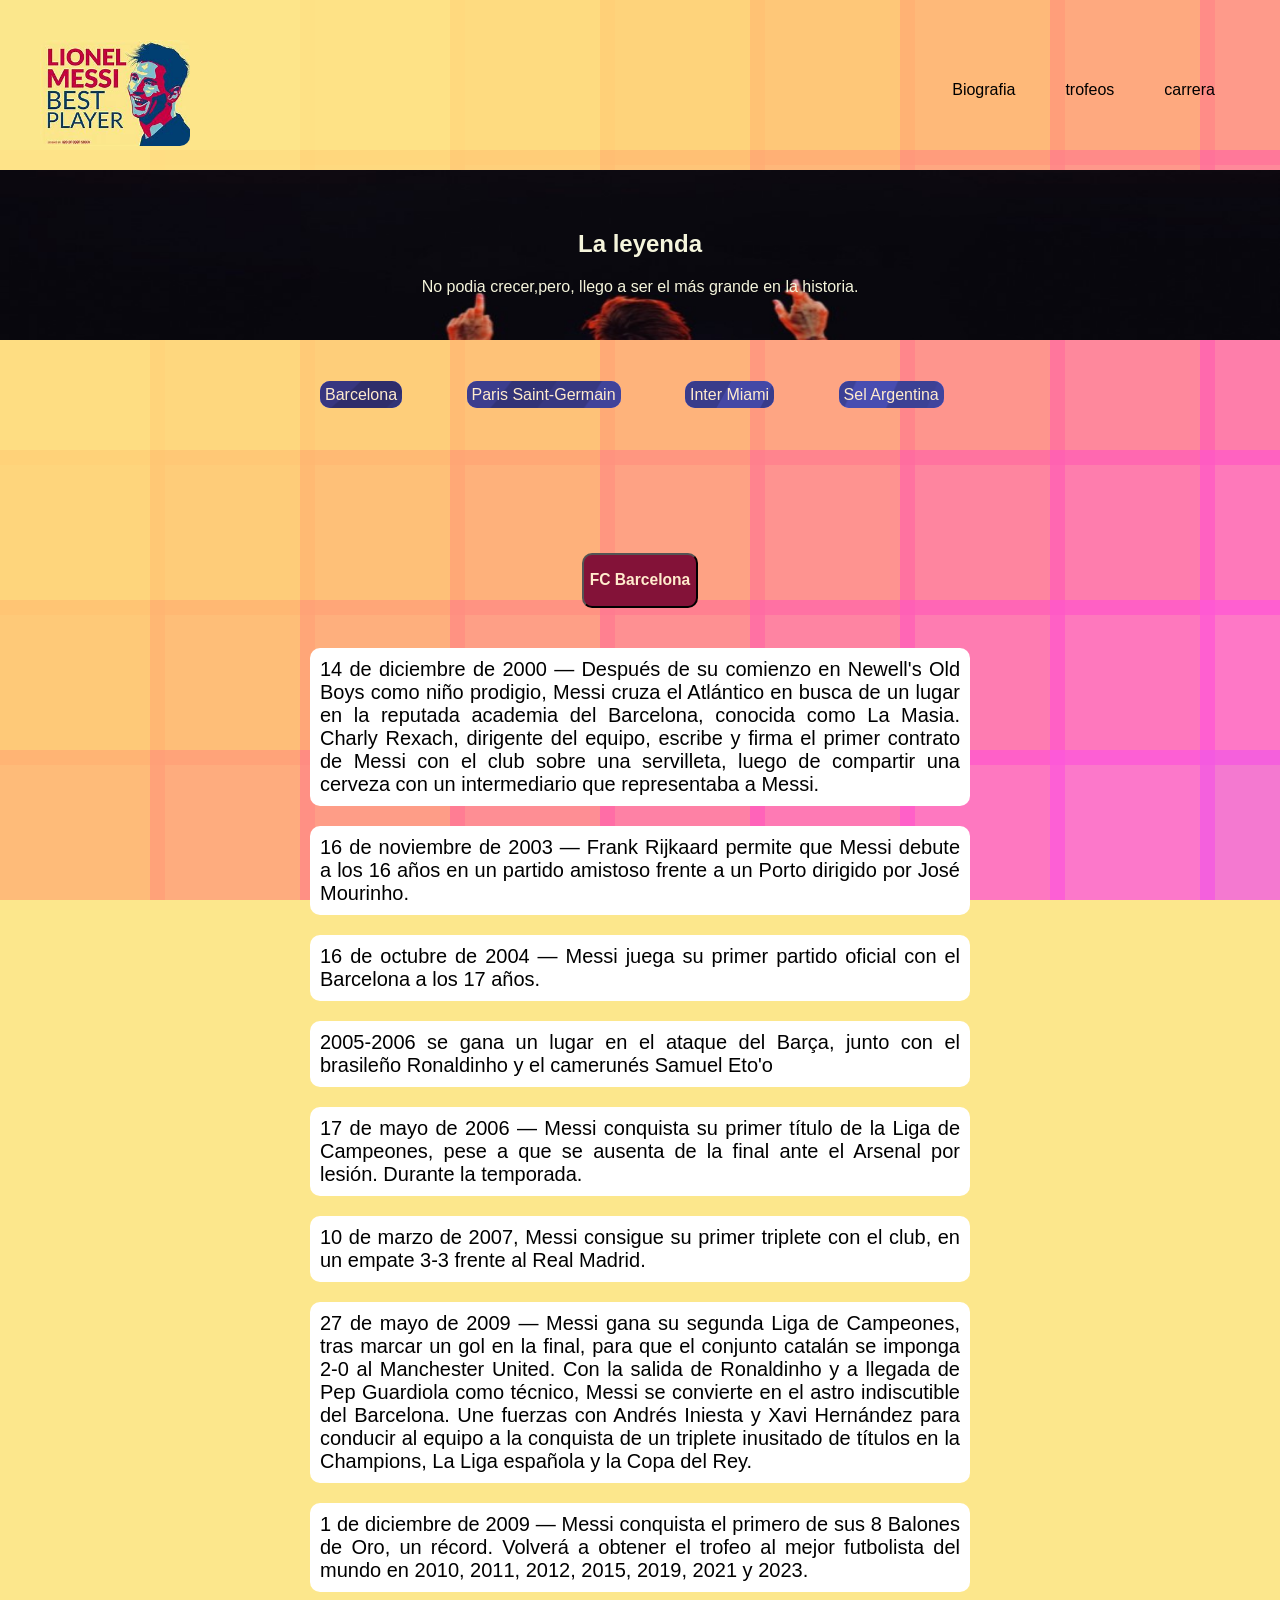
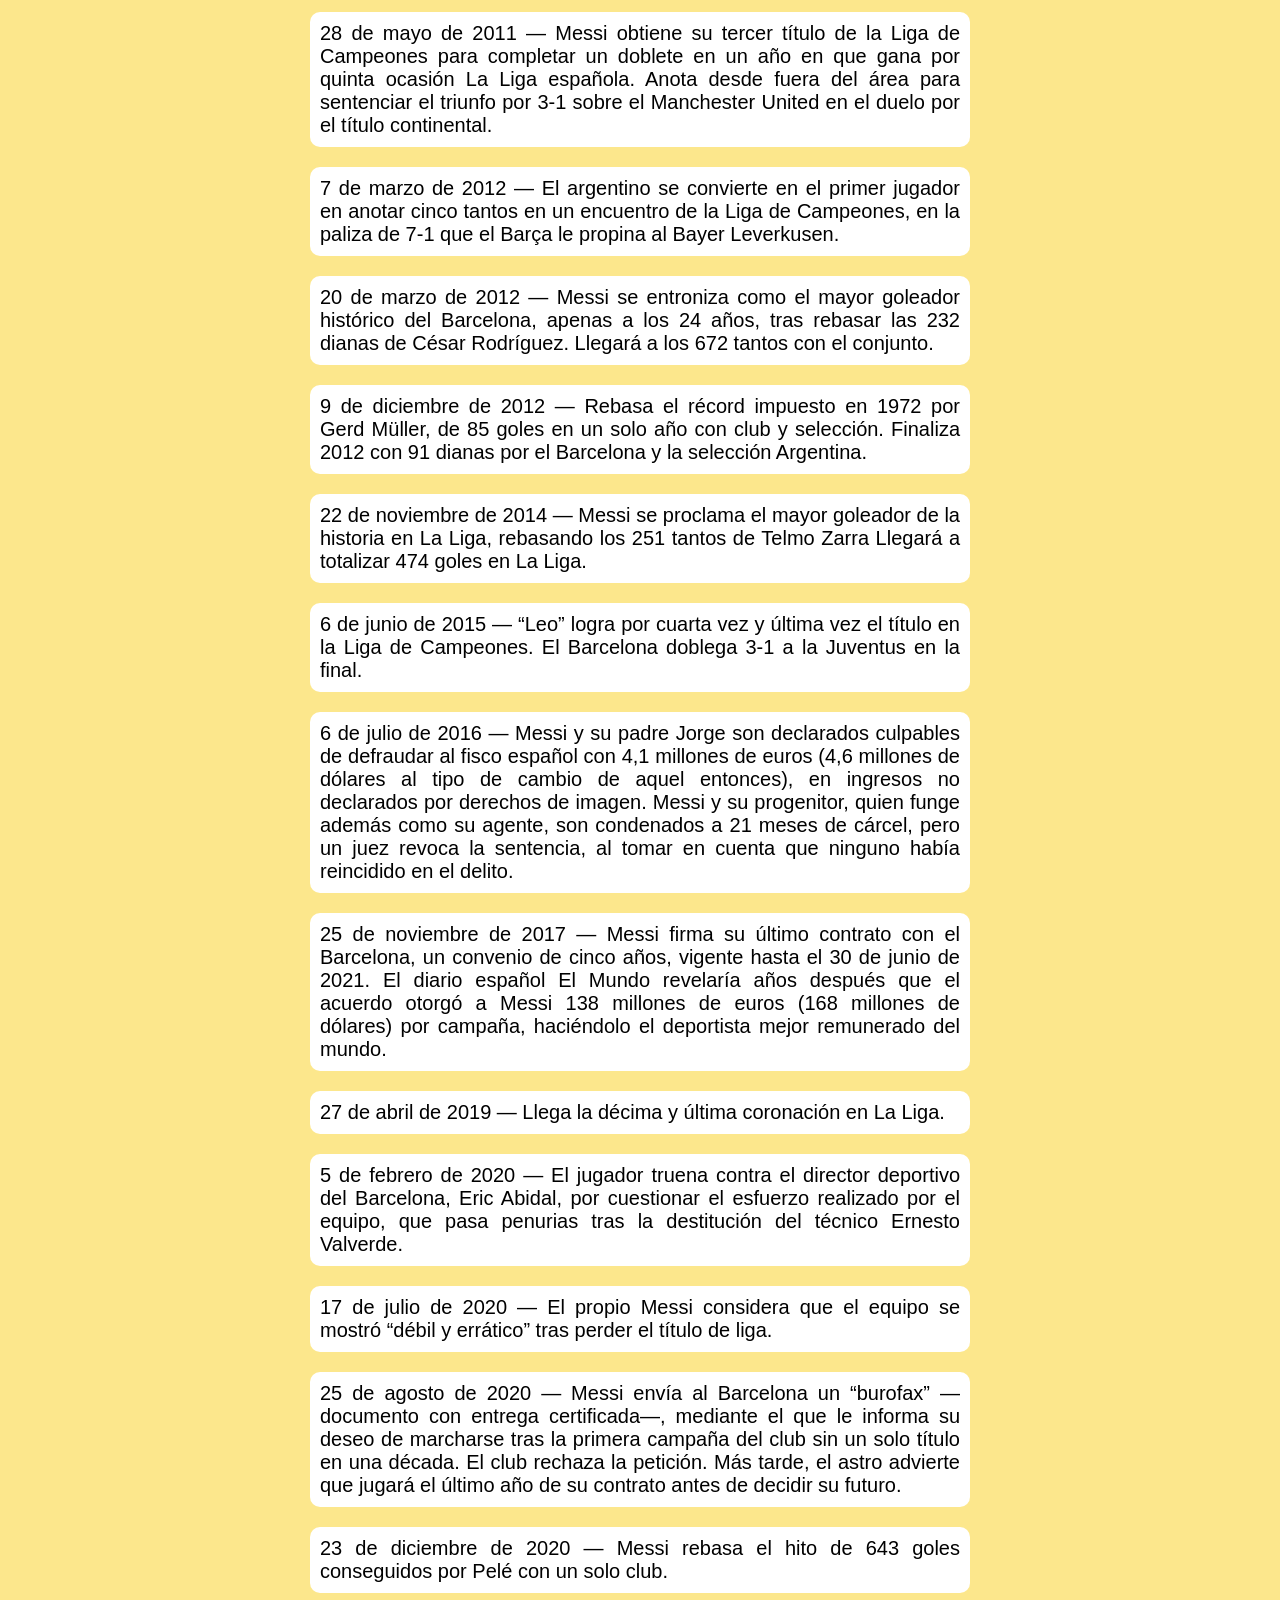
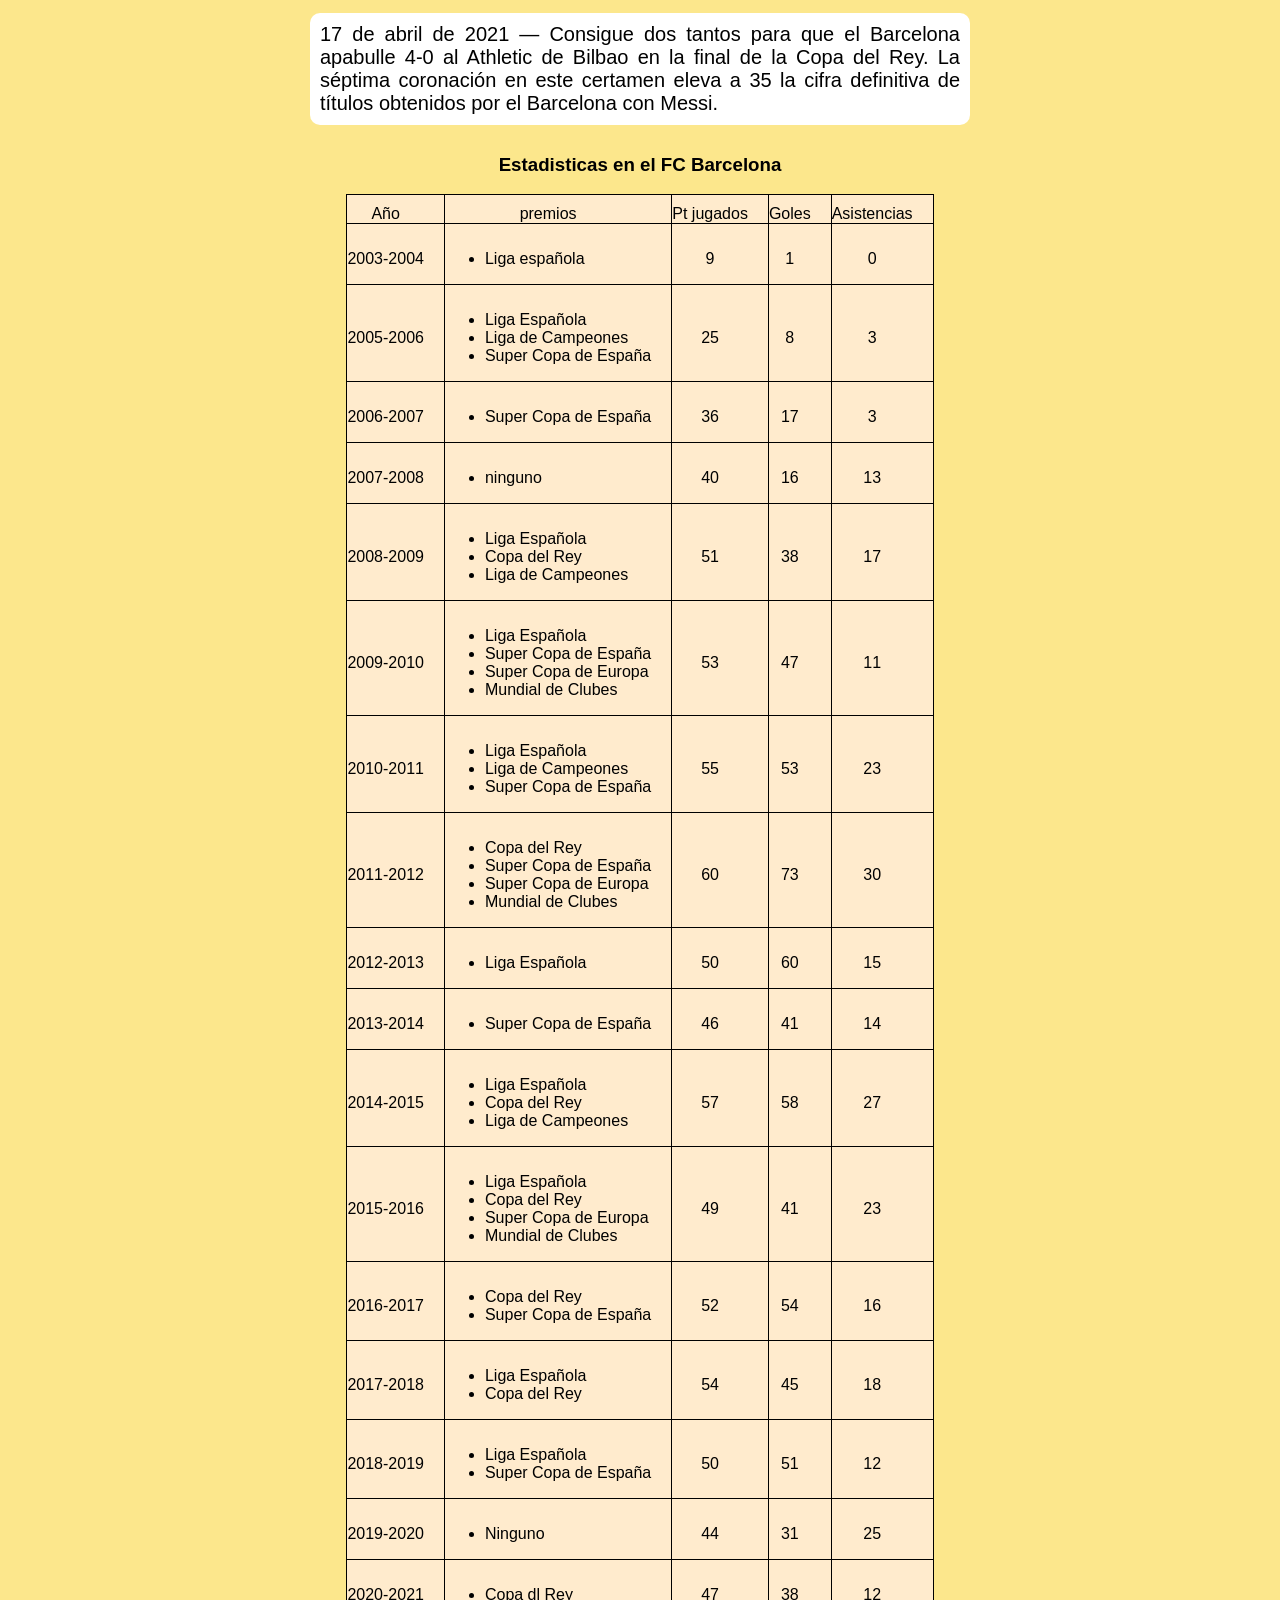
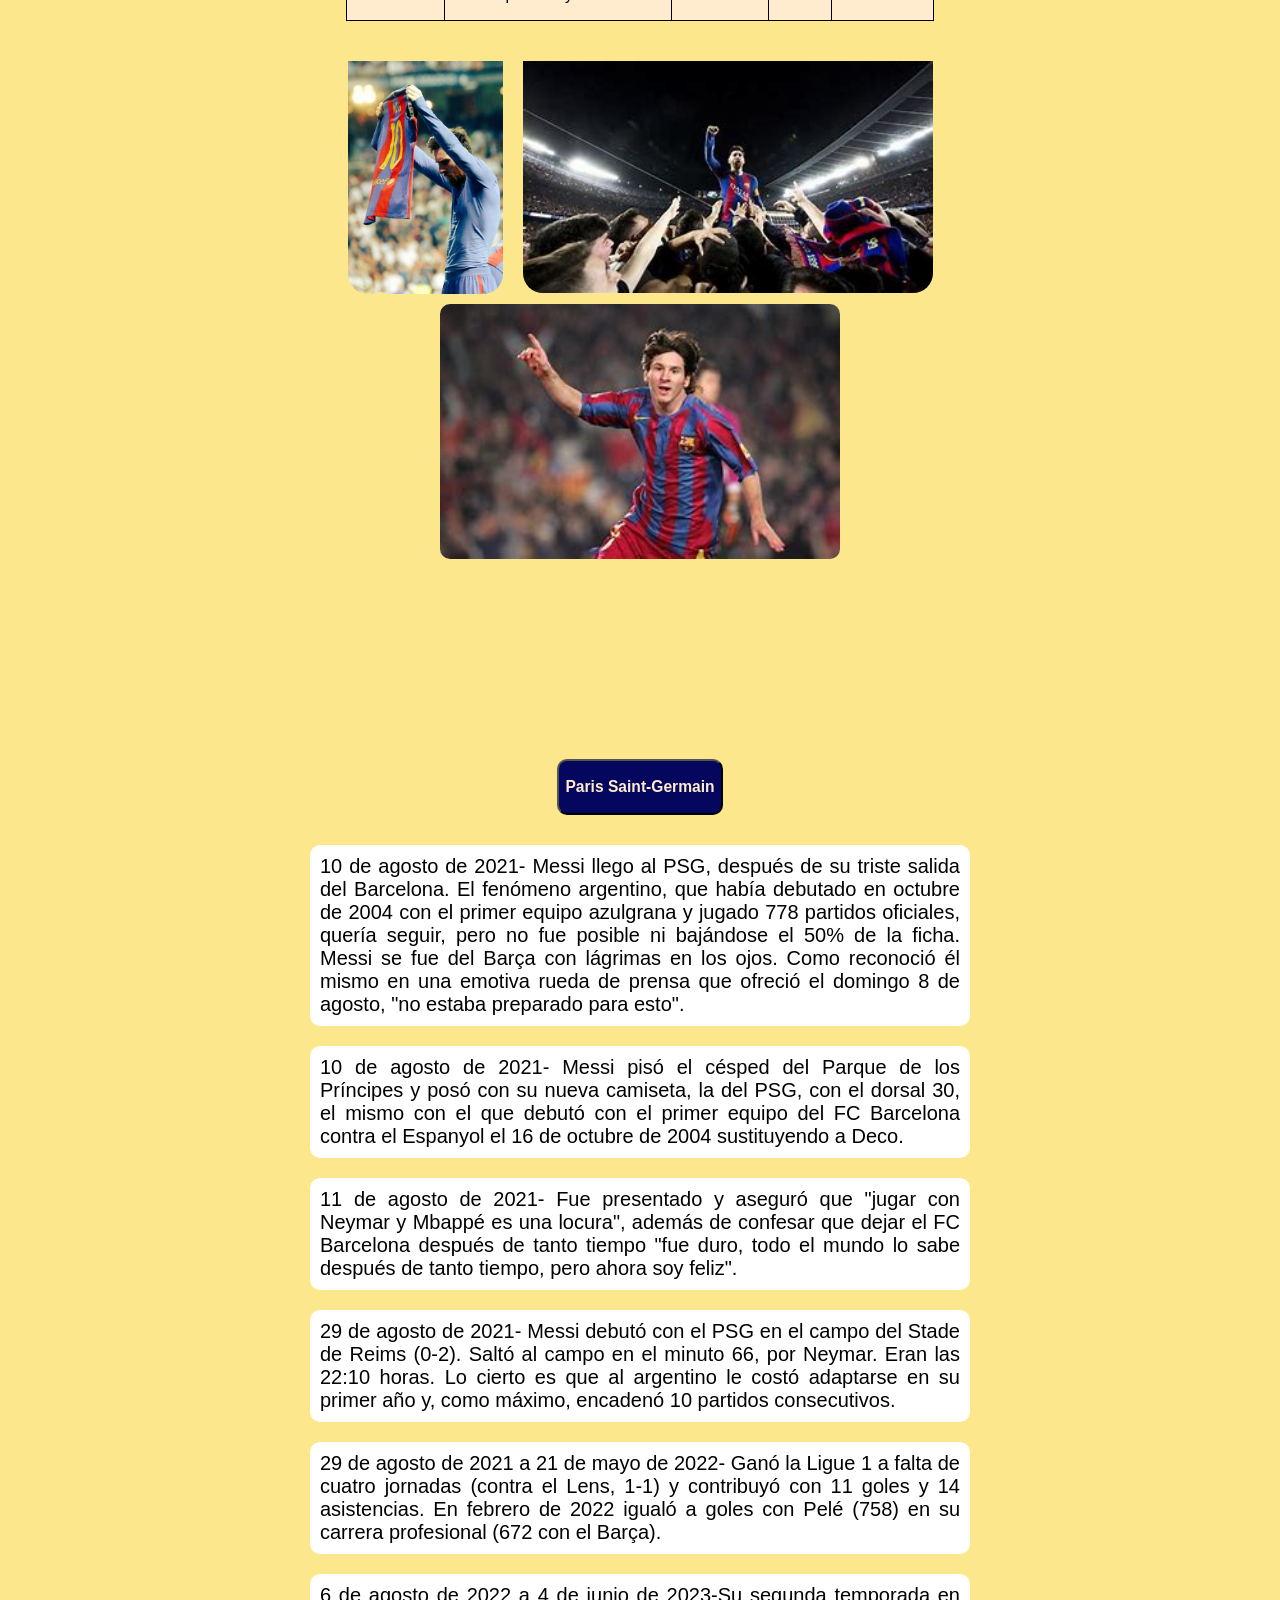
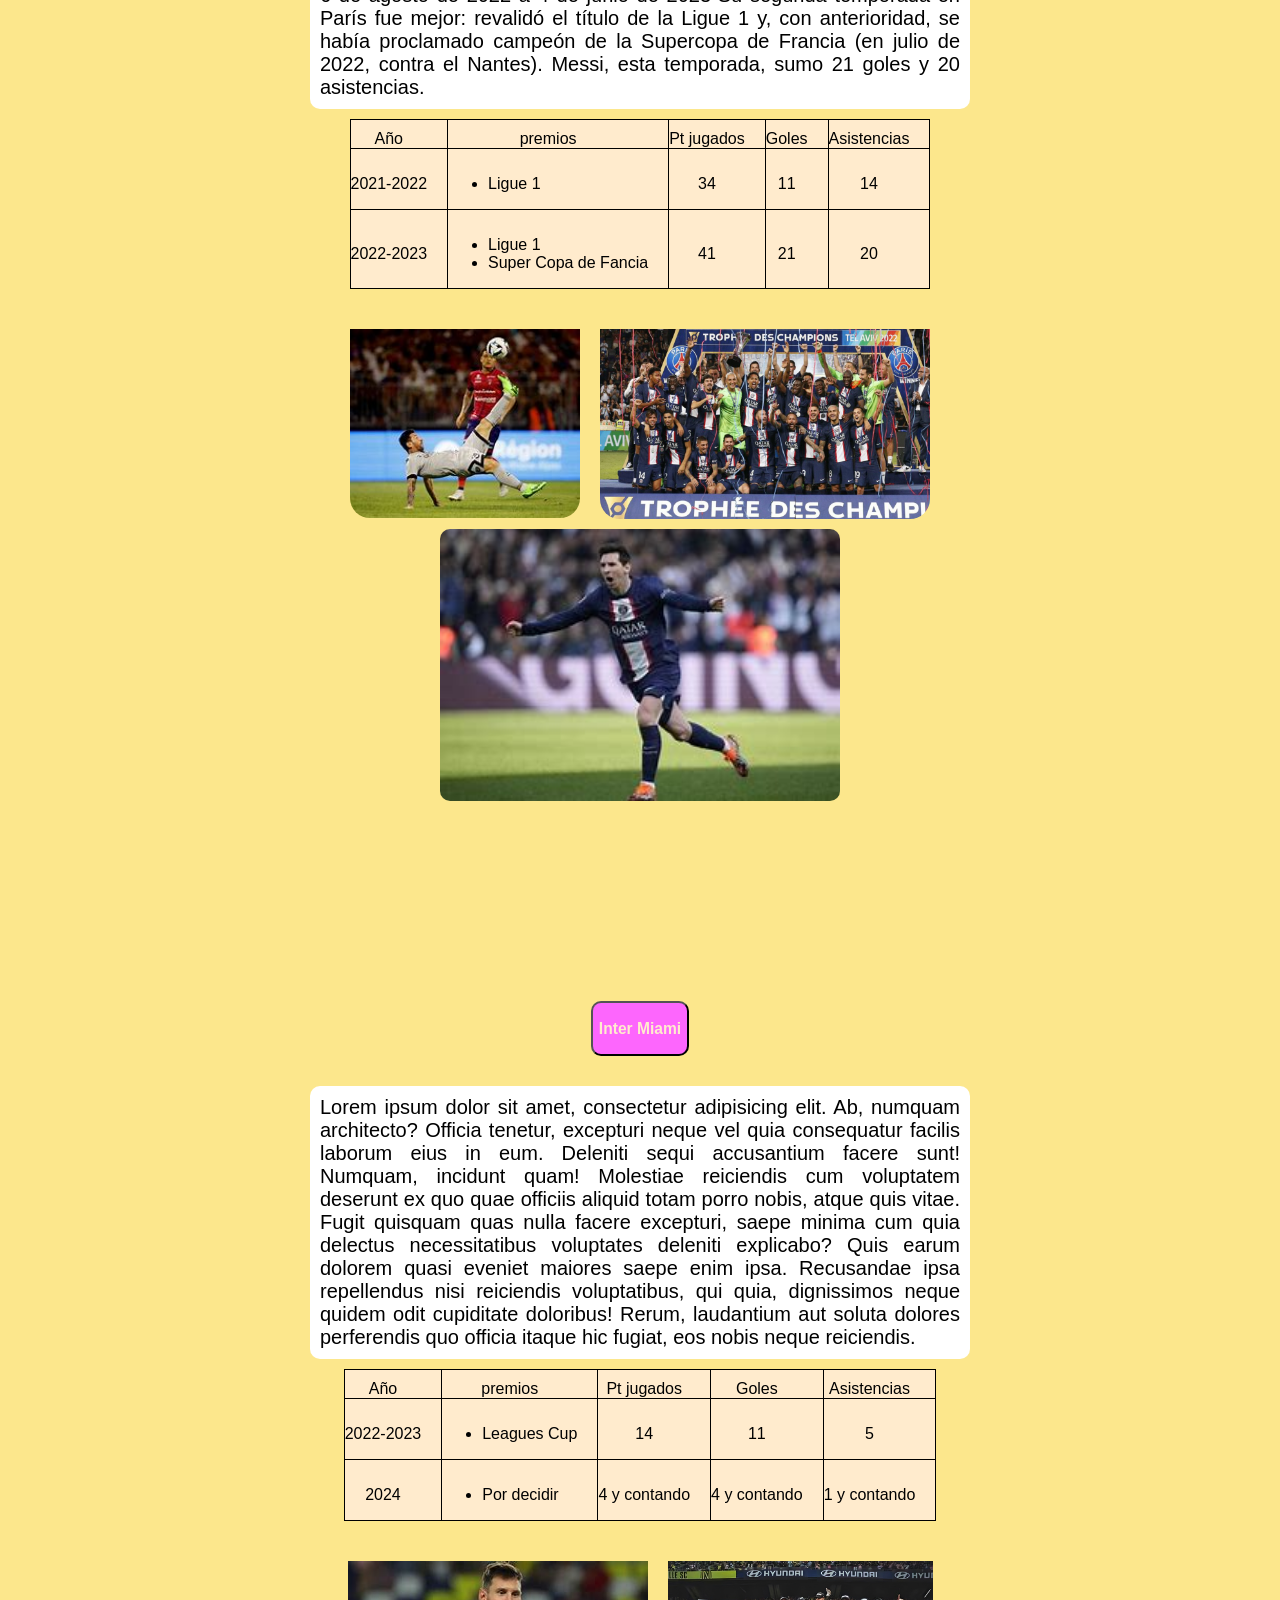
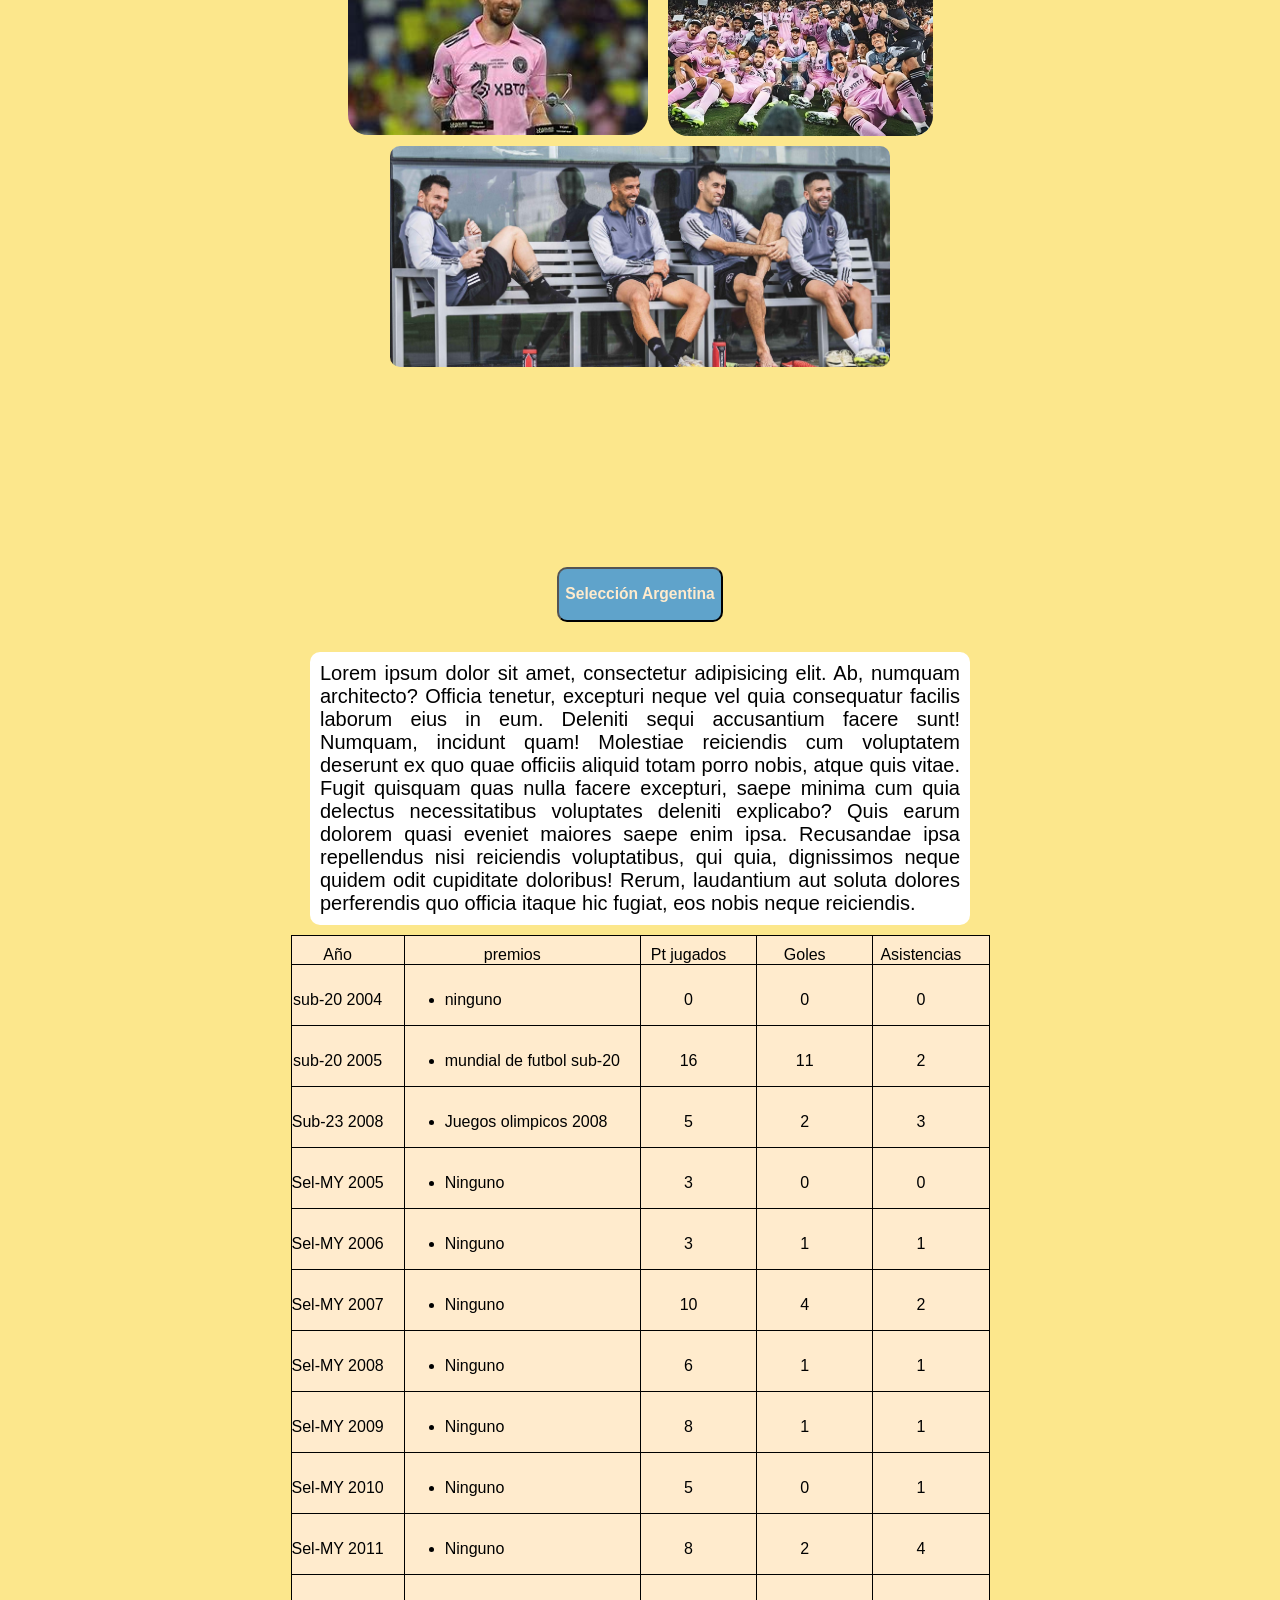
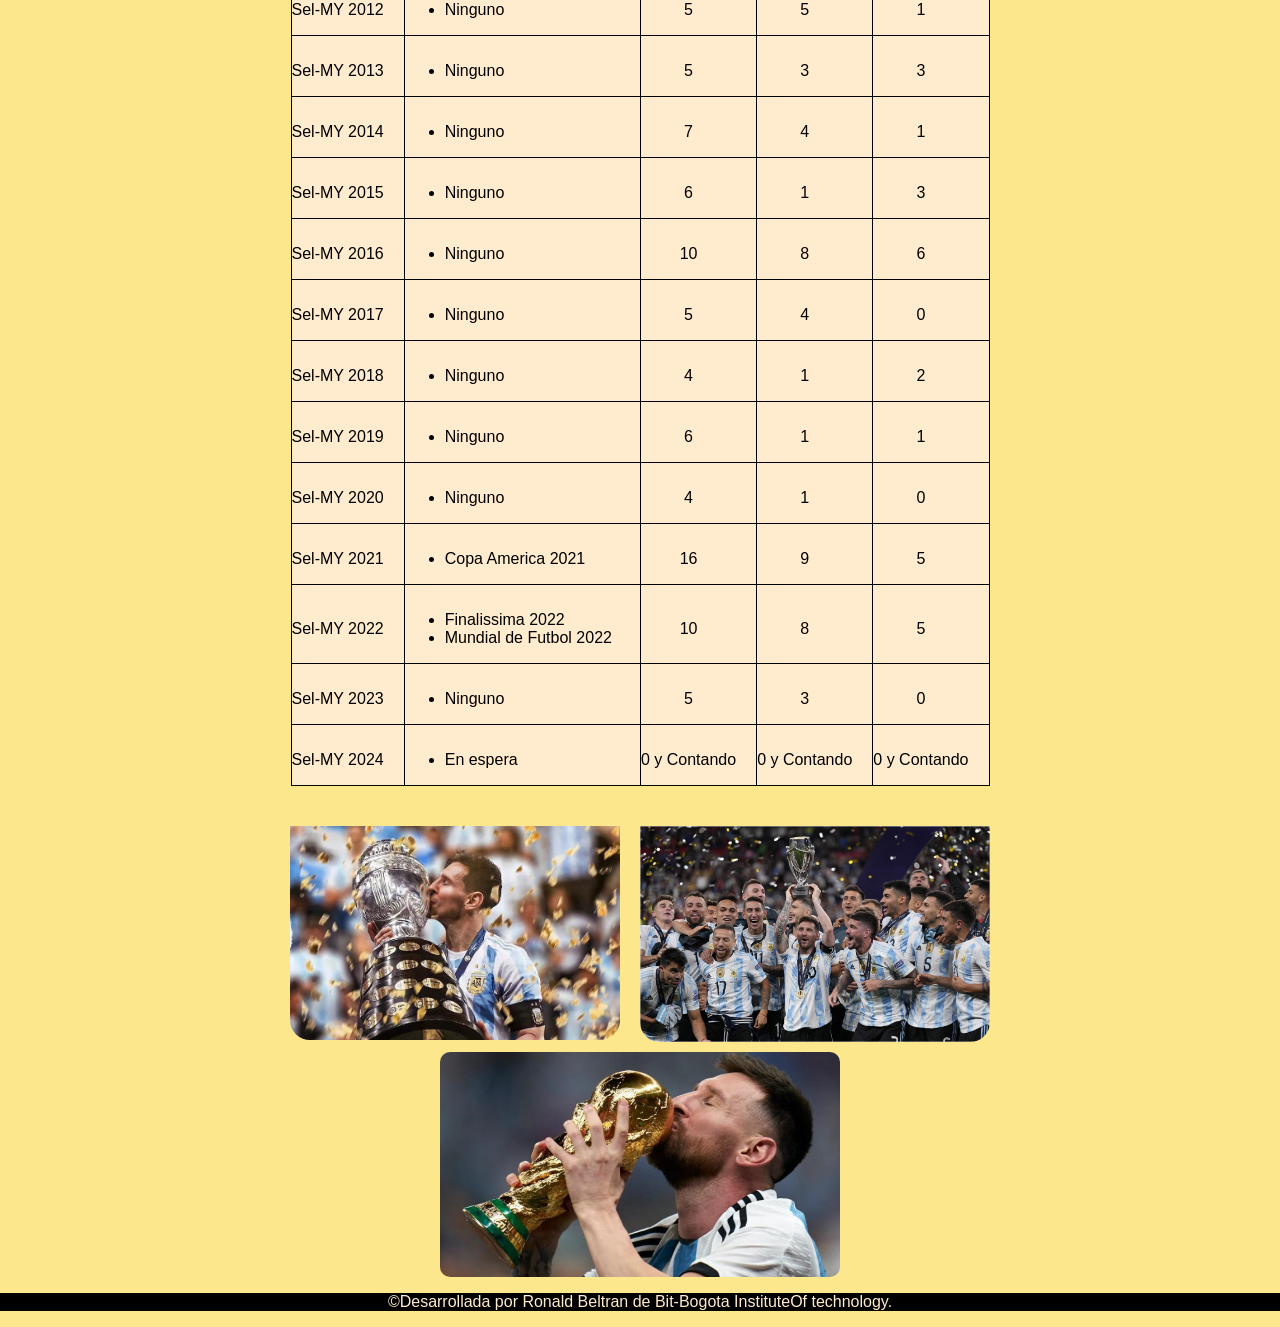
==== commit 3dd03feb: "Termine la biografia de Messi en el PSG" ====
--- a/index.html
+++ b/index.html
@@ -307,6 +307,11 @@
 <BUtton id="listado_messi2-2"><h3 id="psgg">Paris Saint-Germain</h3></BUtton>
 <p class="parrafos-biografias">10 de agosto de 2021- Messi llego al PSG, después de su triste salida del Barcelona. El fenómeno argentino, que había debutado en octubre de 2004 con el primer equipo azulgrana y jugado 778 partidos oficiales, quería seguir, pero no fue posible ni bajándose el 50% de la ficha. Messi se fue del Barça con lágrimas en los ojos. Como reconoció él mismo en una emotiva rueda de prensa que ofreció el domingo 8 de agosto, "no estaba preparado para esto".</p>
 <p class="parrafos-biografias">10 de agosto de 2021- Messi pisó el césped del Parque de los Príncipes y posó con su nueva camiseta, la del PSG, con el dorsal 30, el mismo con el que debutó con el primer equipo del FC Barcelona contra el Espanyol el 16 de octubre de 2004 sustituyendo a Deco. </p>
+<p class="parrafos-biografias">11 de agosto de 2021- Fue presentado y aseguró que "jugar con Neymar y Mbappé es una locura", además de confesar que dejar el FC Barcelona después de tanto tiempo "fue duro, todo el mundo lo sabe después de tanto tiempo, pero ahora soy feliz".</p>
+<p class="parrafos-biografias">29 de agosto de 2021- Messi debutó con el PSG en el campo del Stade de Reims (0-2). Saltó al campo en el minuto 66, por Neymar. Eran las 22:10 horas. Lo cierto es que al argentino le costó adaptarse en su primer año y, como máximo, encadenó 10 partidos consecutivos.</p>
+<p class="parrafos-biografias">29 de agosto de 2021 a 21 de mayo de 2022- Ganó la Ligue 1 a falta de cuatro jornadas (contra el Lens, 1-1) y contribuyó con 11 goles y 14 asistencias. En febrero de 2022 igualó a goles con Pelé (758) en su carrera profesional (672 con el Barça).</p>
+<p class="parrafos-biografias">6 de agosto de 2022 a 4 de junio de 2023-Su segunda temporada en París fue mejor: revalidó el título de la Ligue 1 y, con anterioridad, se había proclamado campeón de la Supercopa de Francia (en julio de 2022, contra el Nantes). Messi, esta temporada, sumo 21 goles y 20 asistencias.</p>
+
 <table>
     
     <thead>
--- a/styles.css
+++ b/styles.css
@@ -162,4 +162,5 @@
   padding: 10px;
   margin: 10px;
   width: 100%;
+  font-size: 20px;
 }
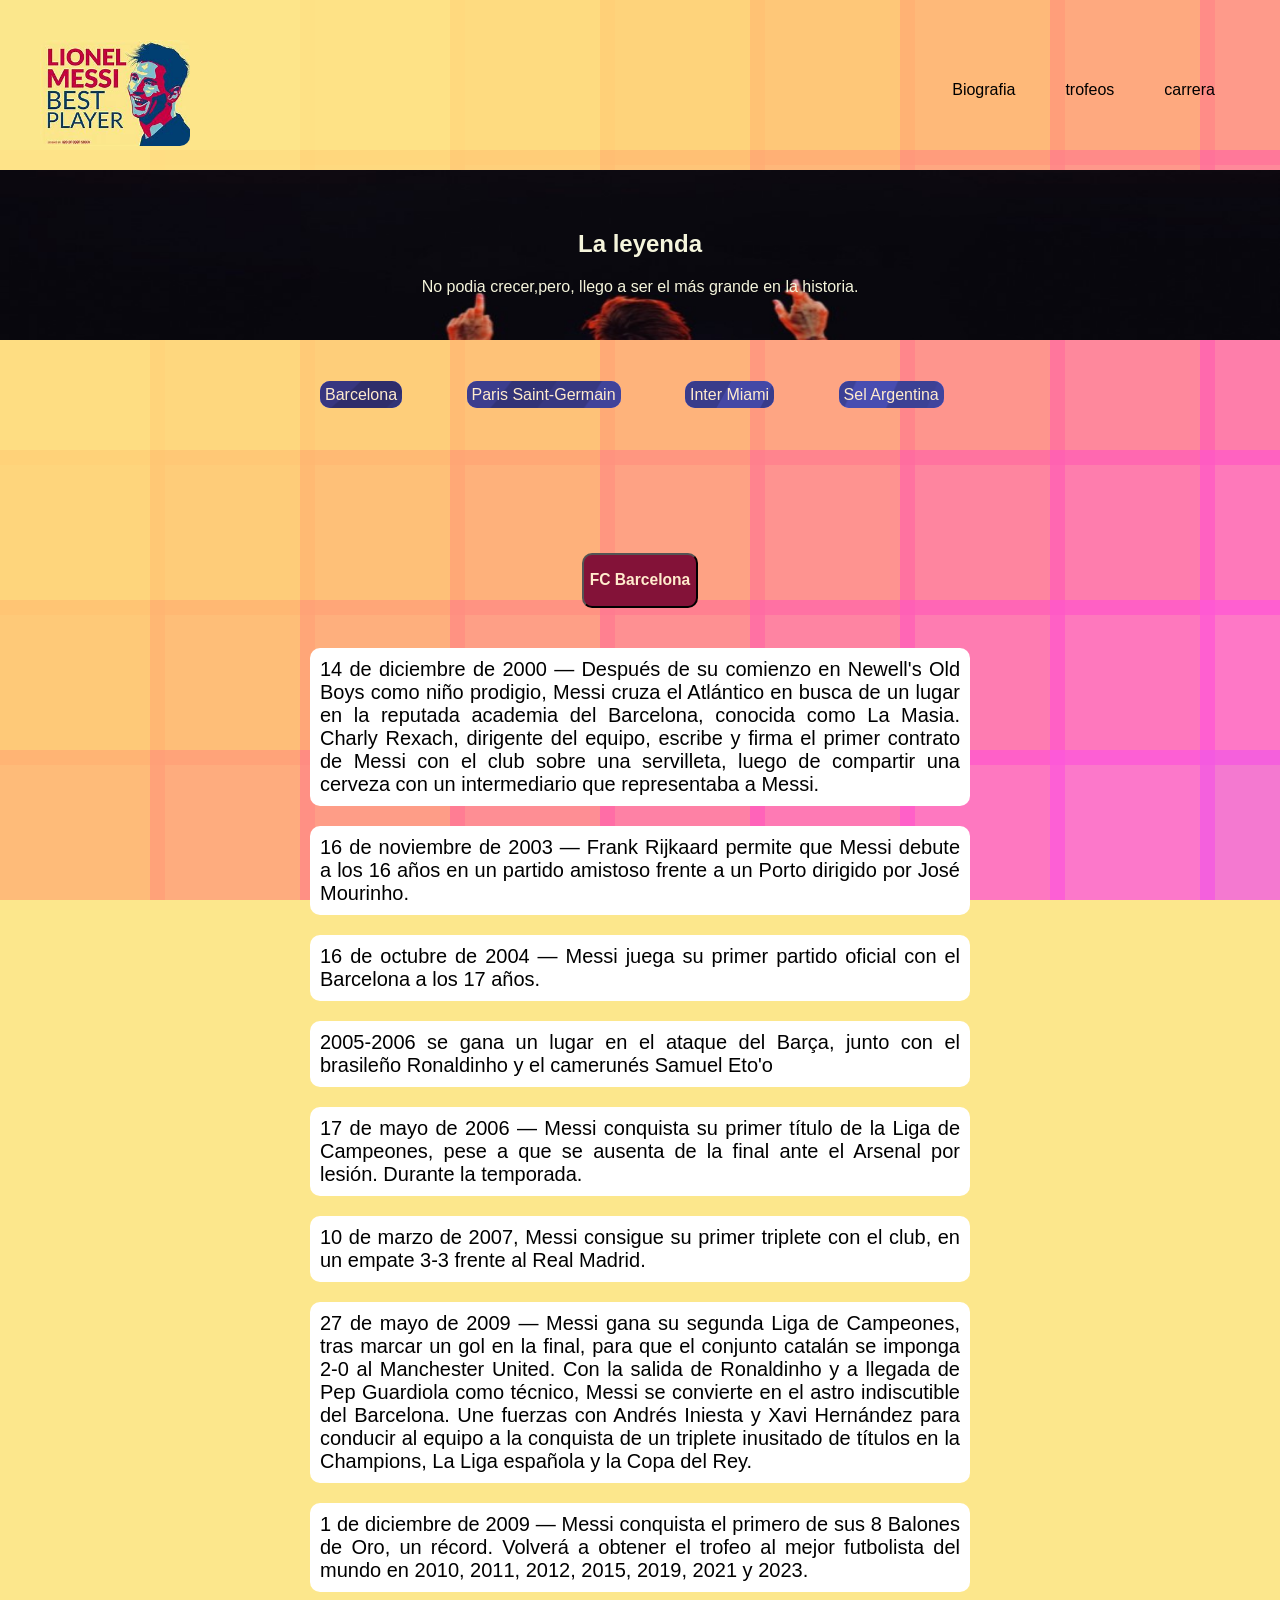
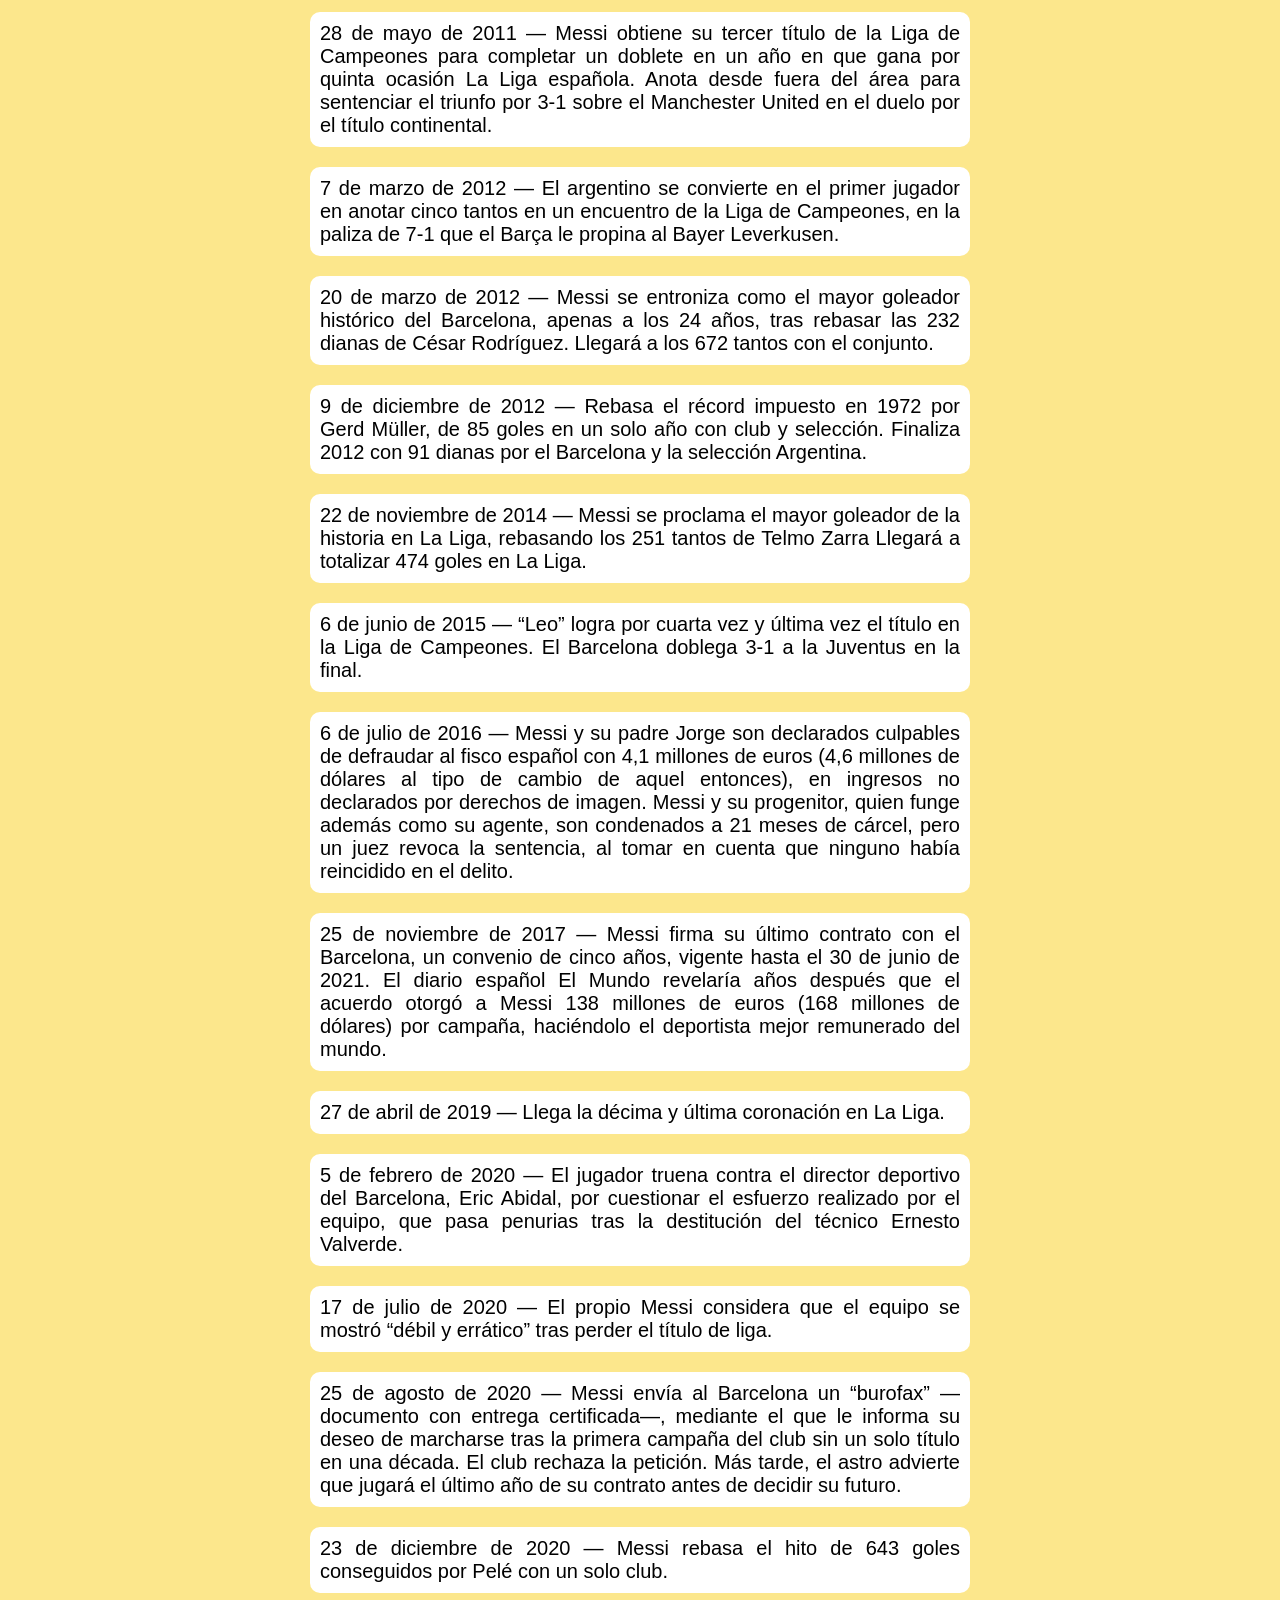
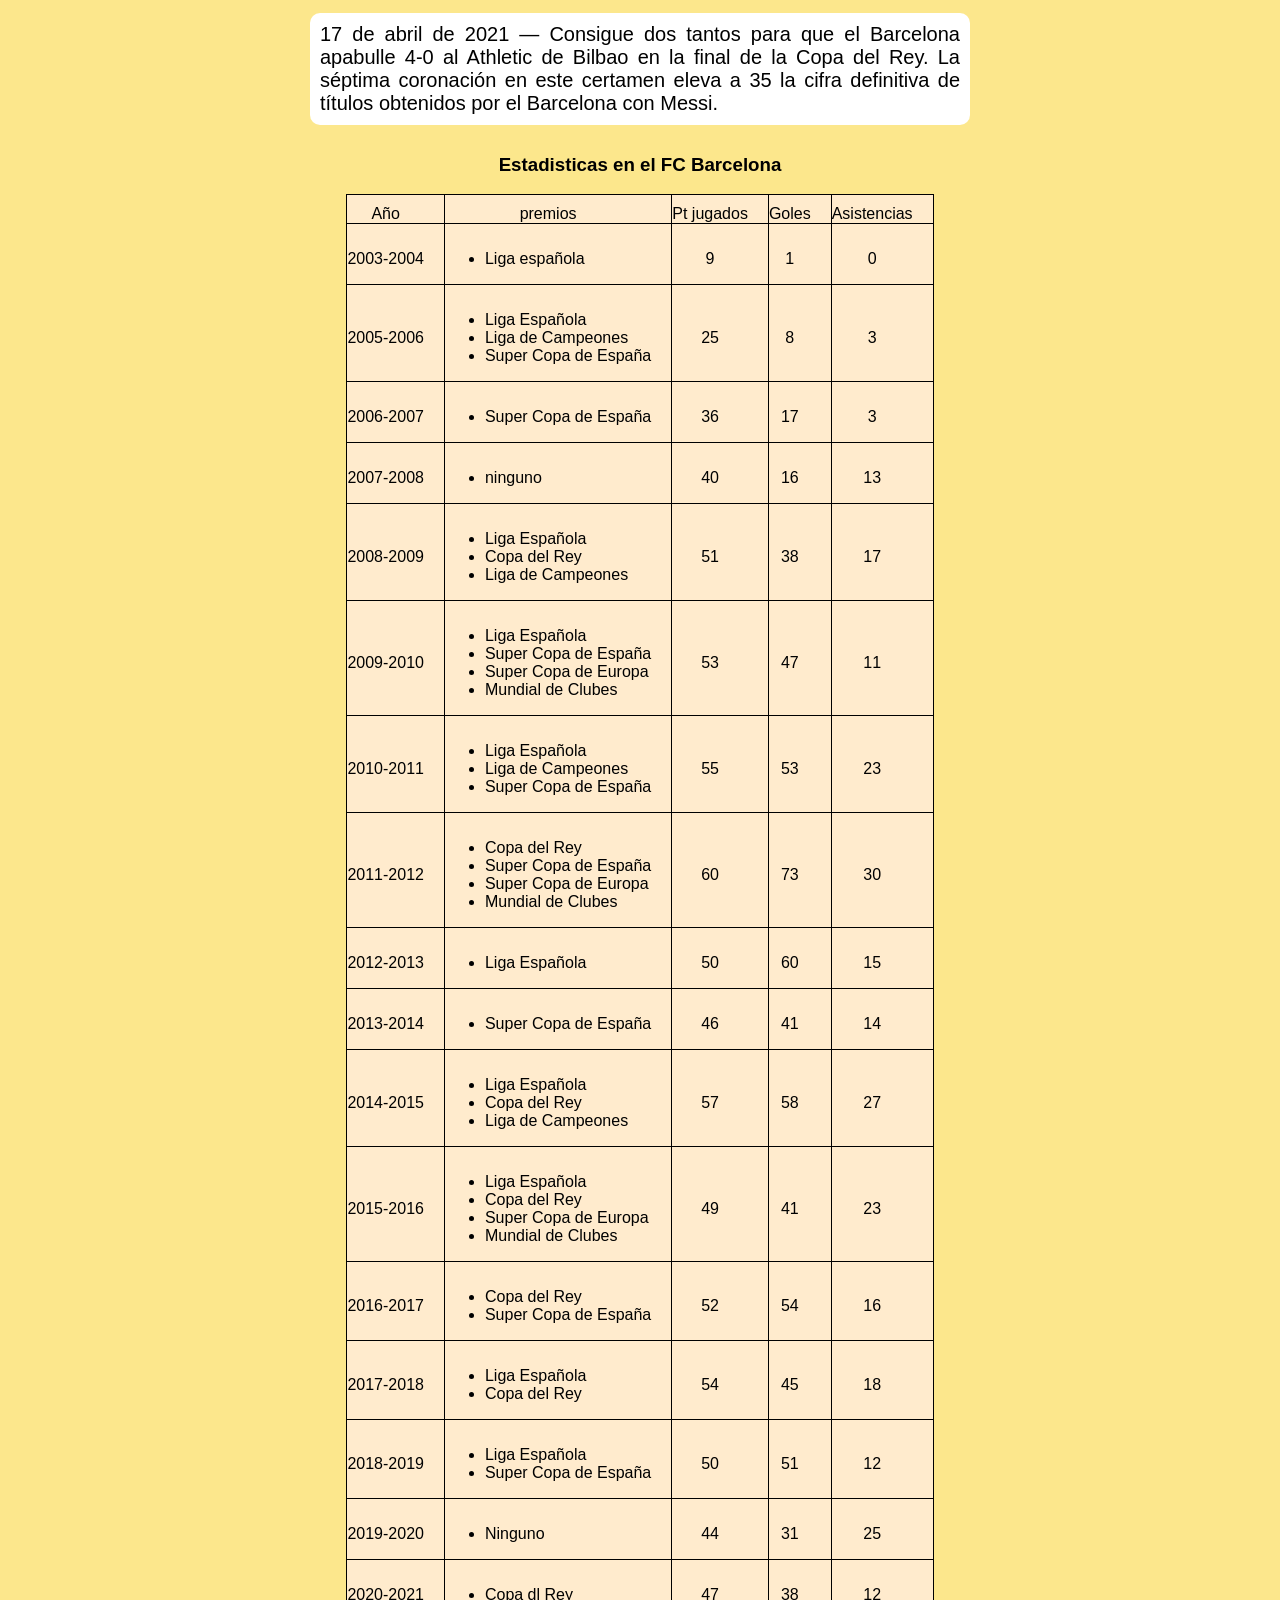
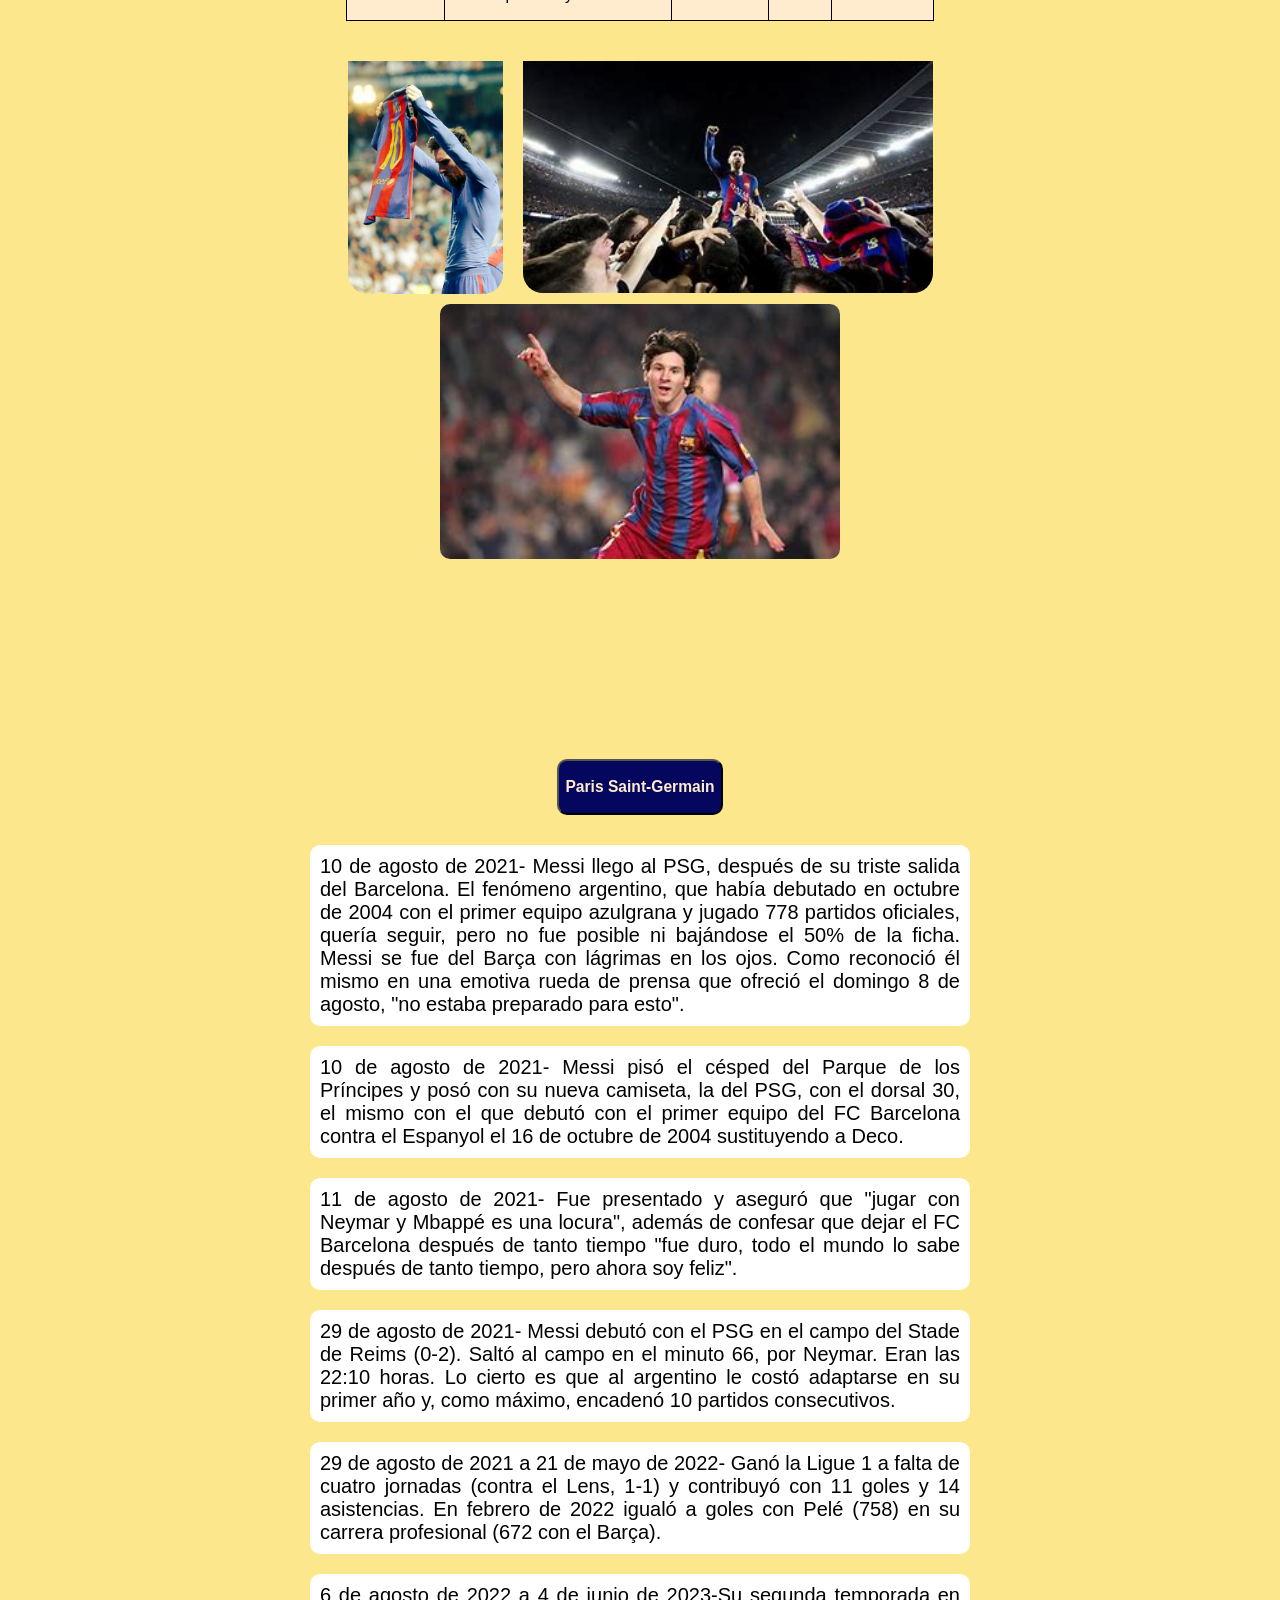
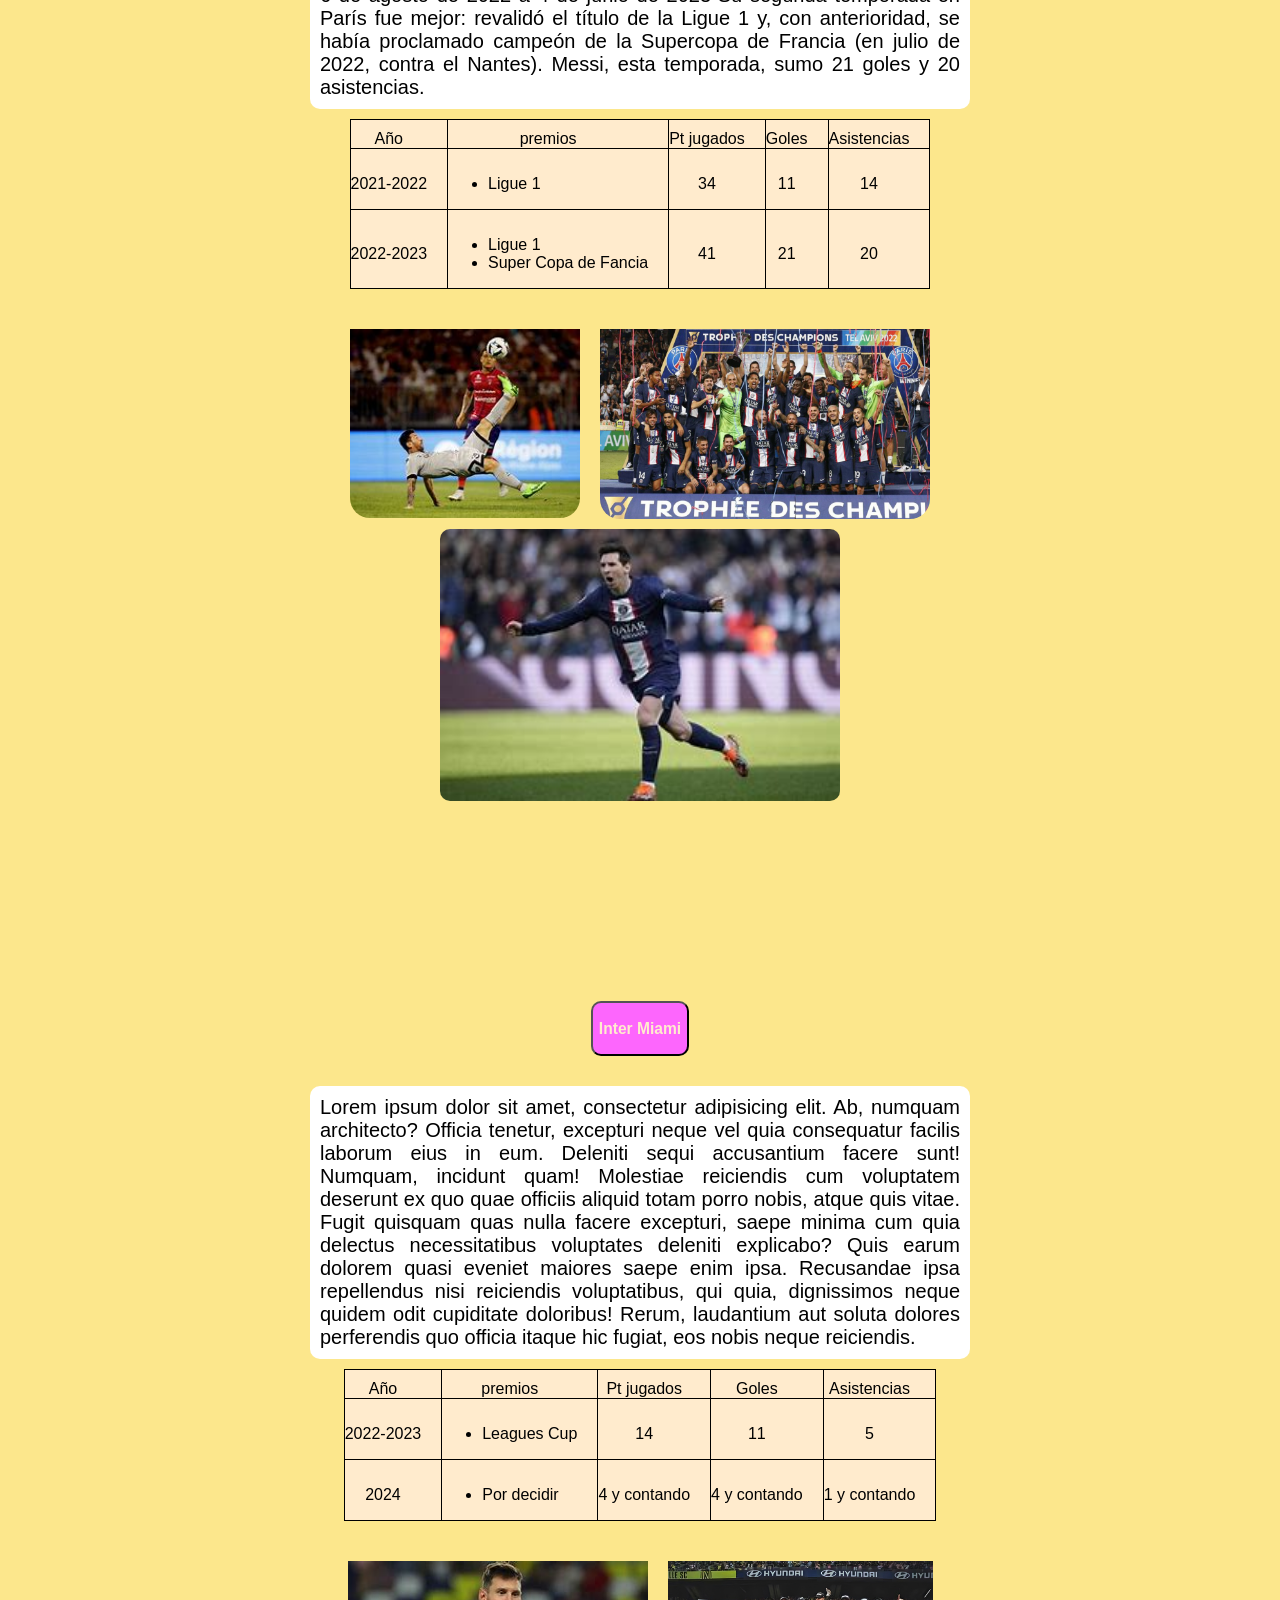
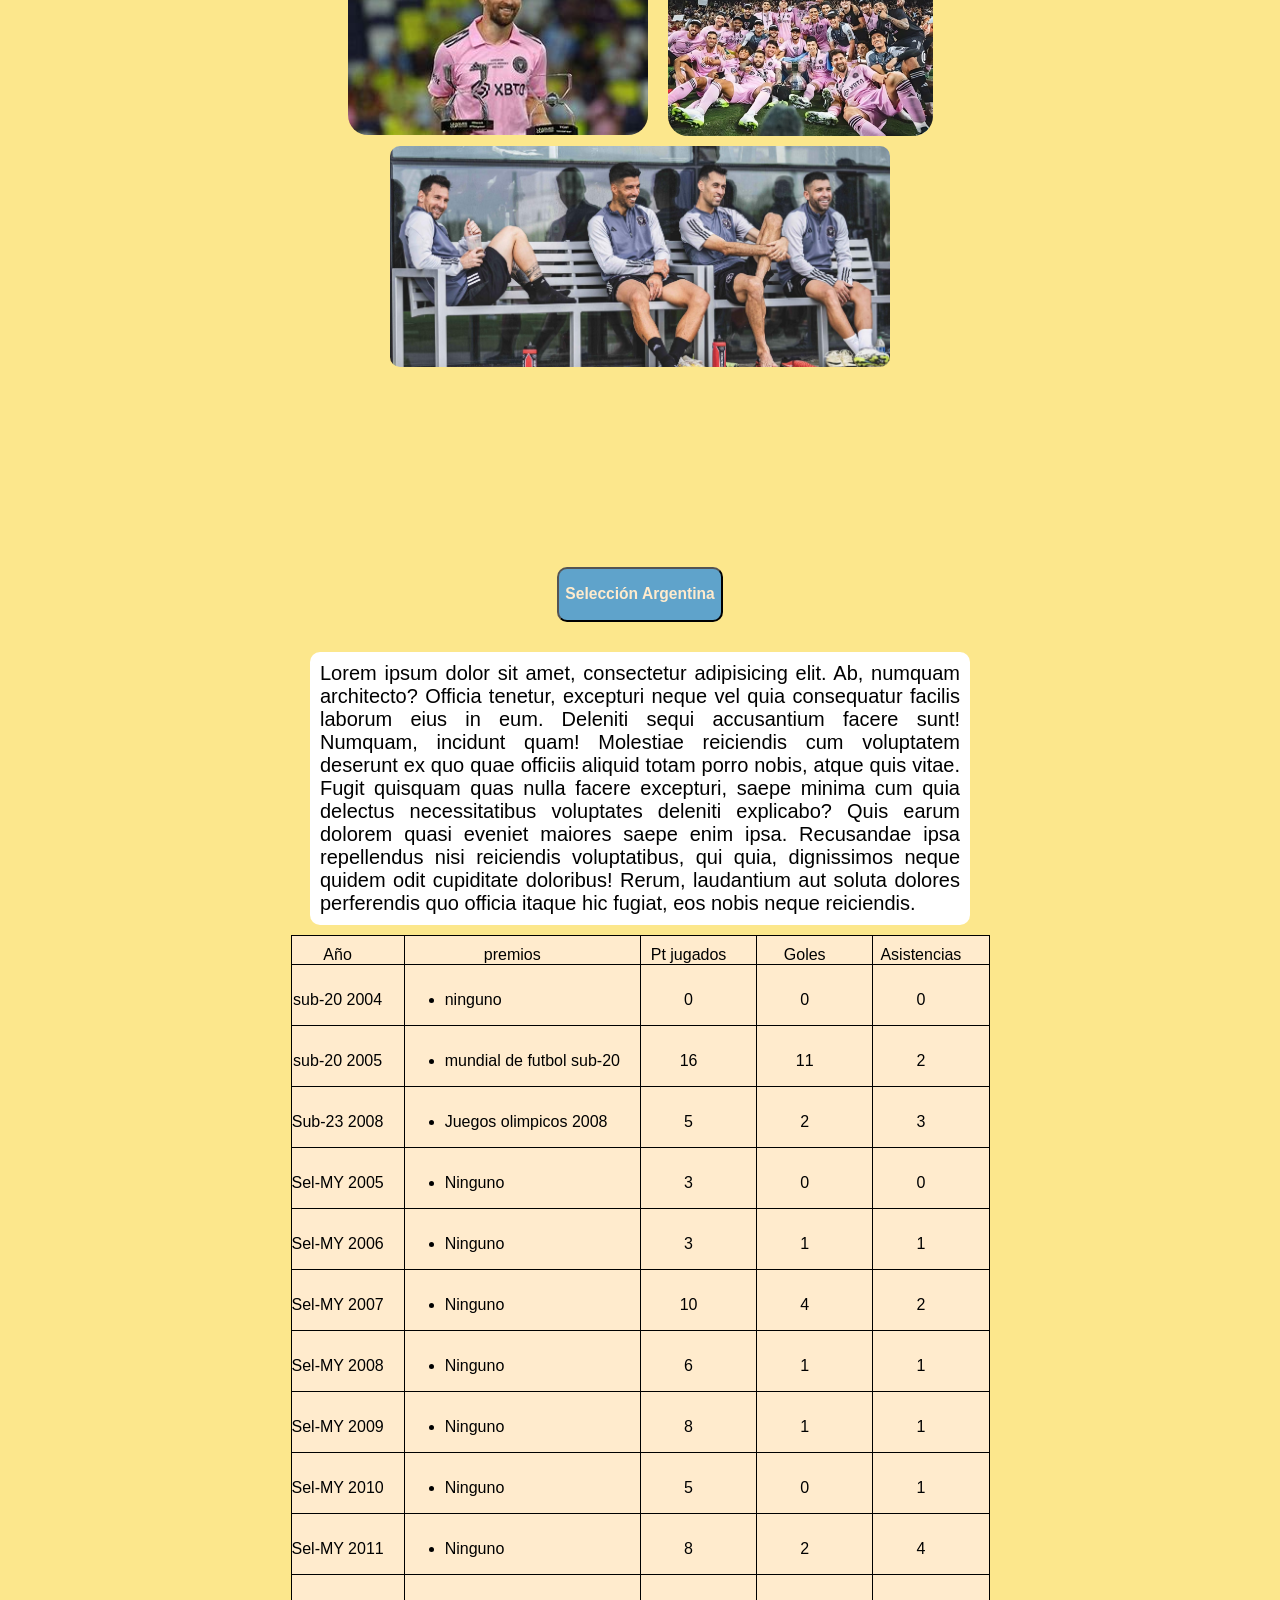
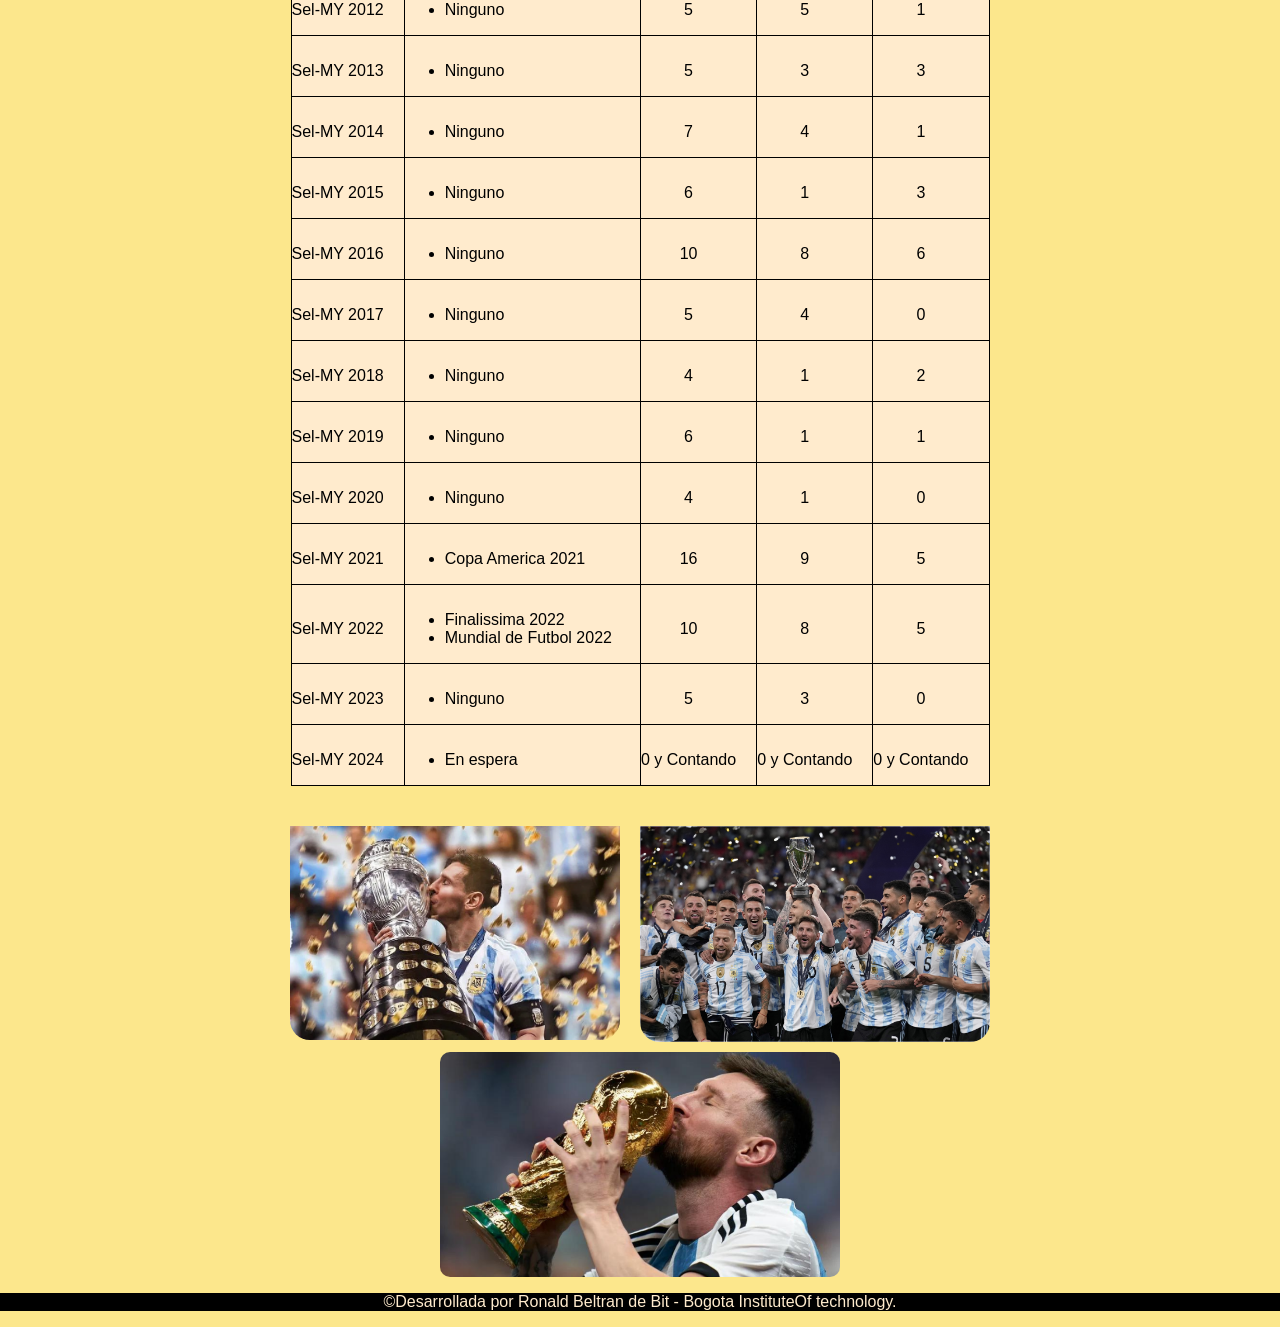
==== commit eb41ce88: "prueba rapida" ====
--- a/index.html
+++ b/index.html
@@ -748,7 +748,7 @@
 <img src="./IMG/messiicoarg3.jpg" alt="" width="400px">
 </main>
 
-<p id="el_pie">©Desarrollada por Ronald Beltran de Bit-Bogota InstituteOf technology.</p>
+<p id="el_pie">©Desarrollada por Ronald Beltran de Bit - Bogota InstituteOf technology.</p>
 
 
 </body>
